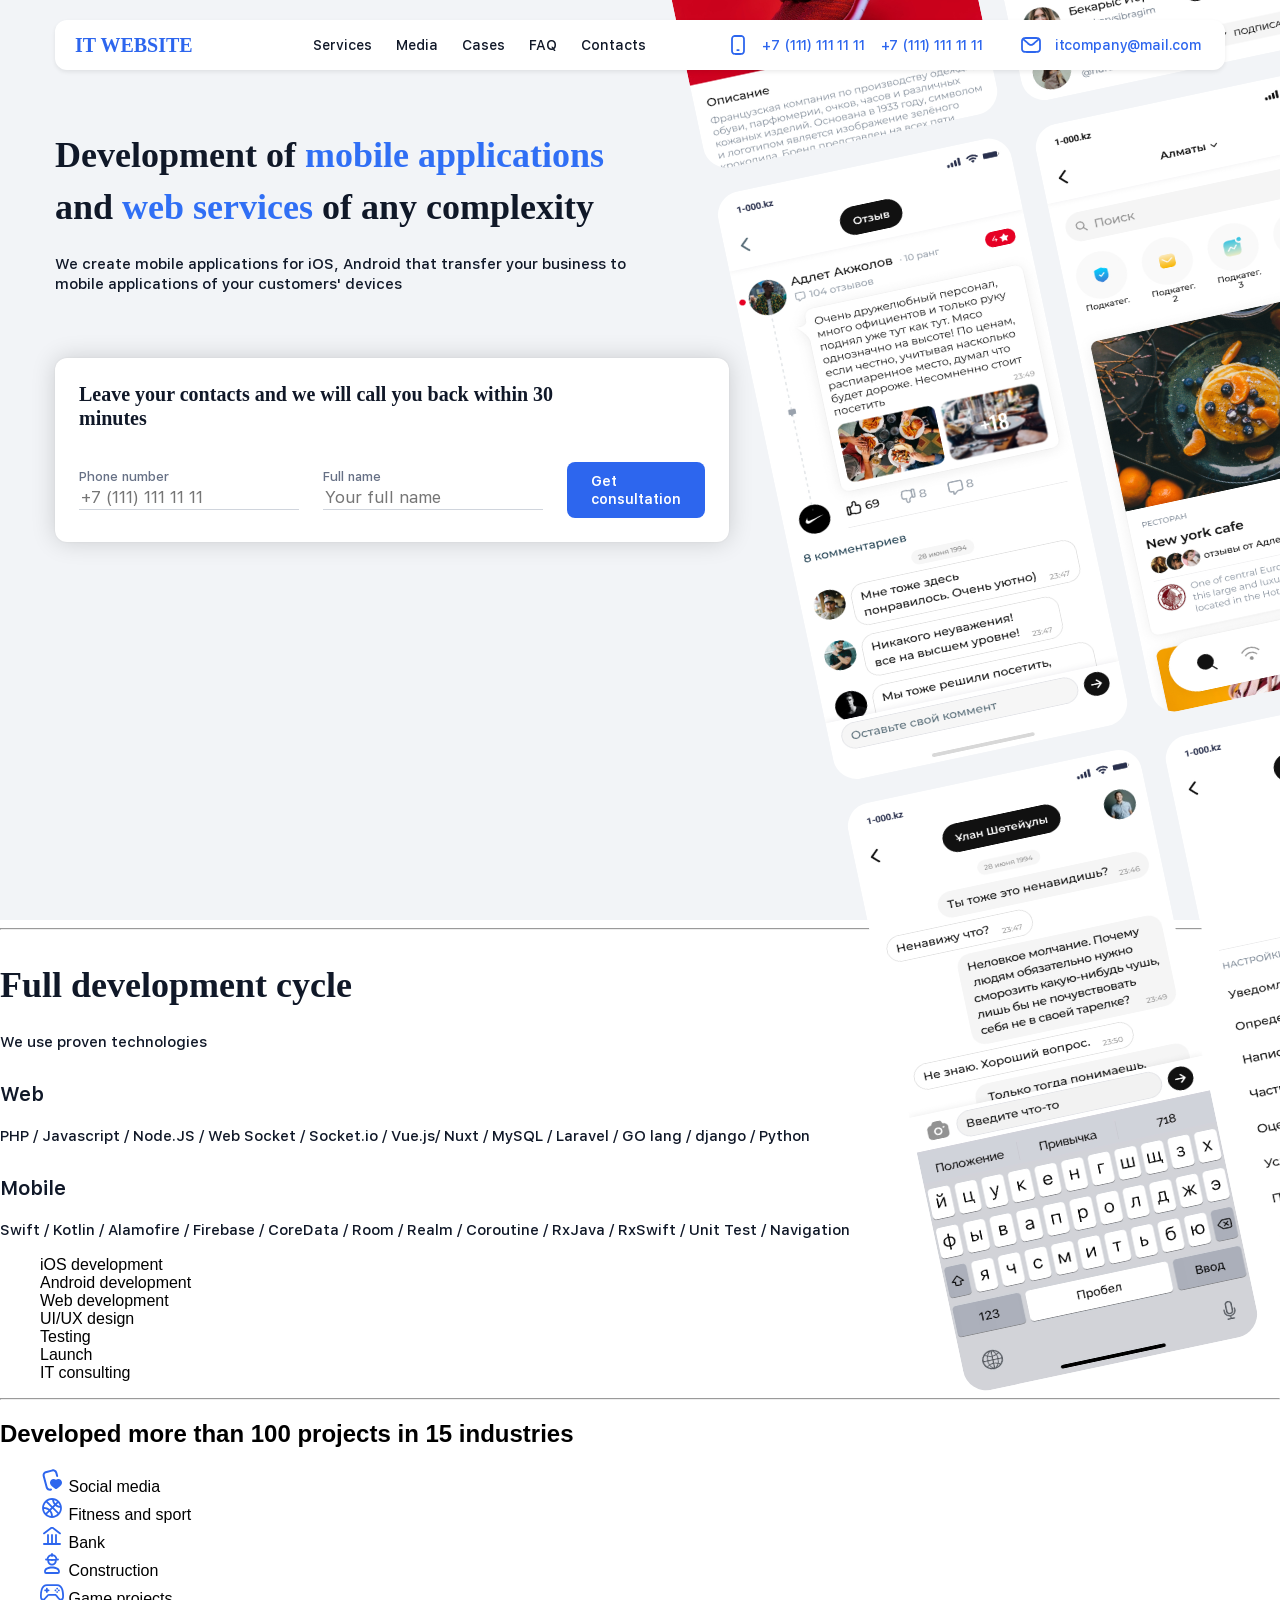
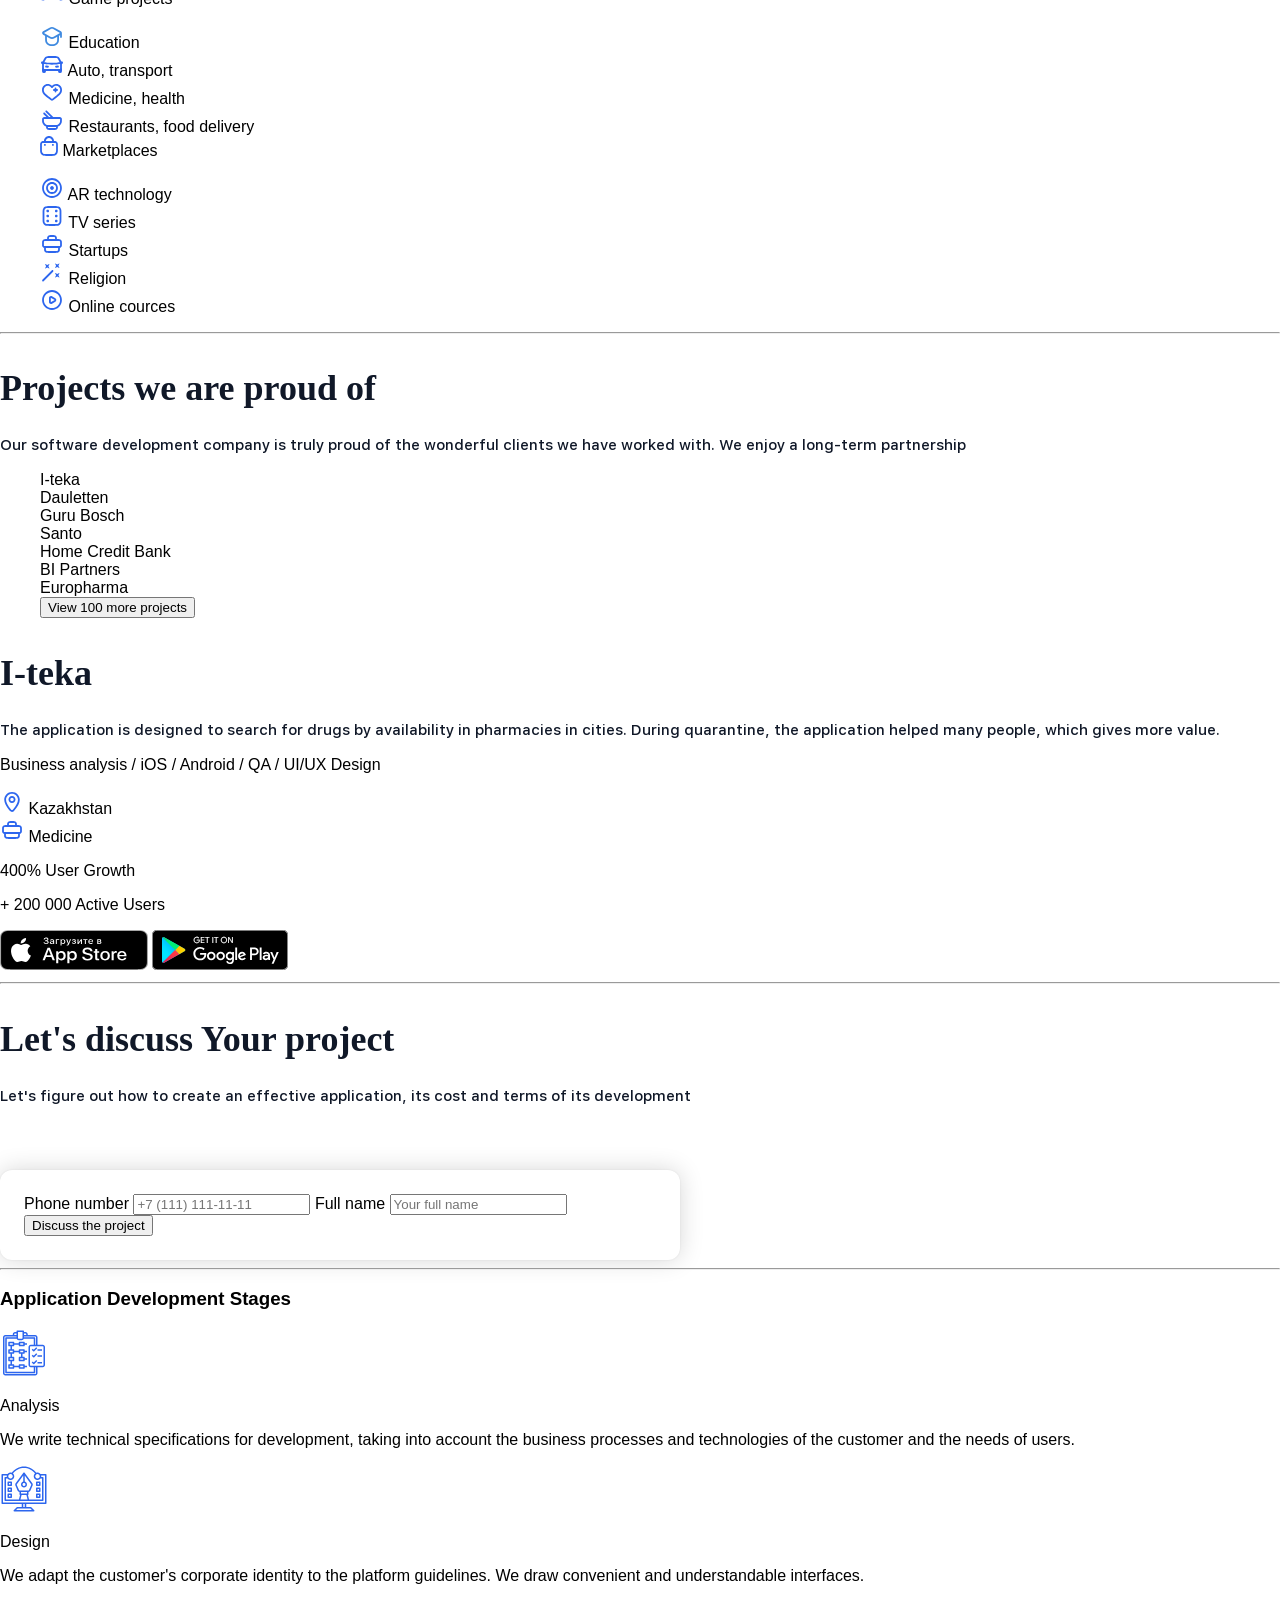
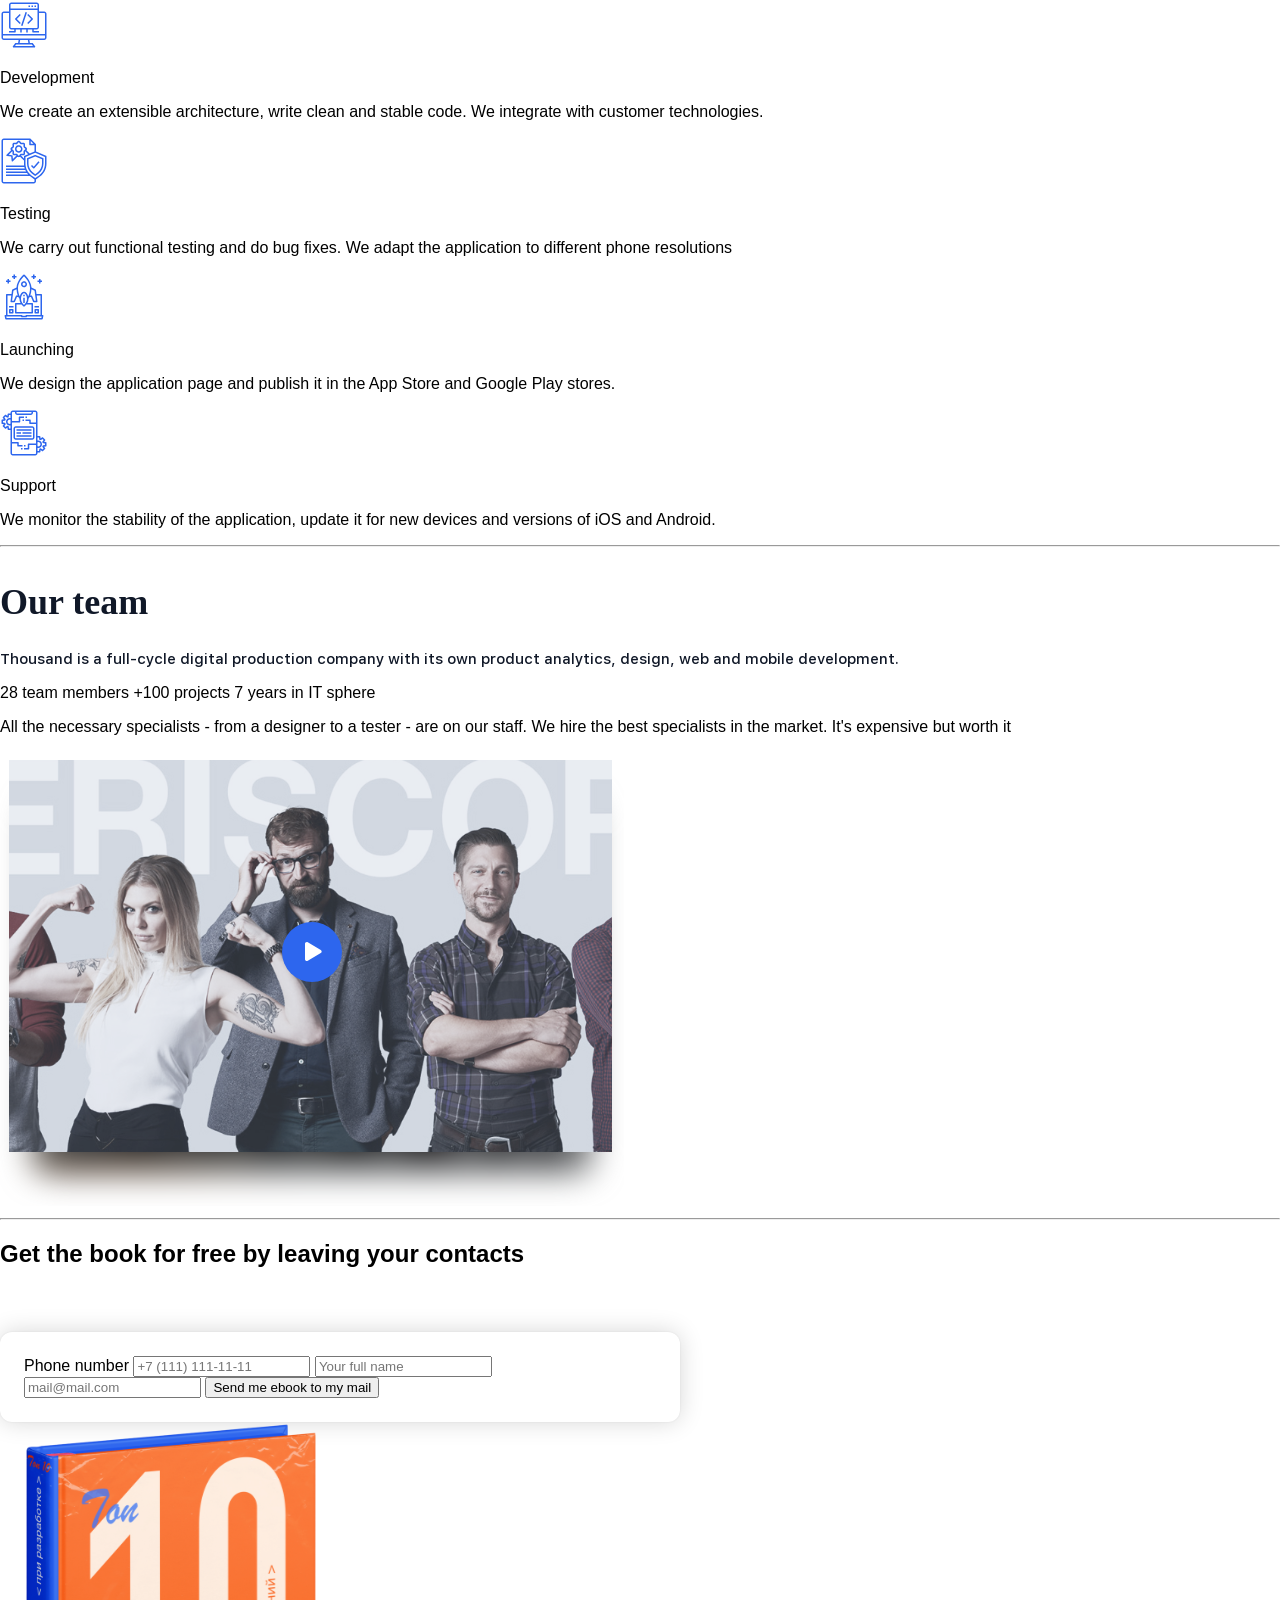
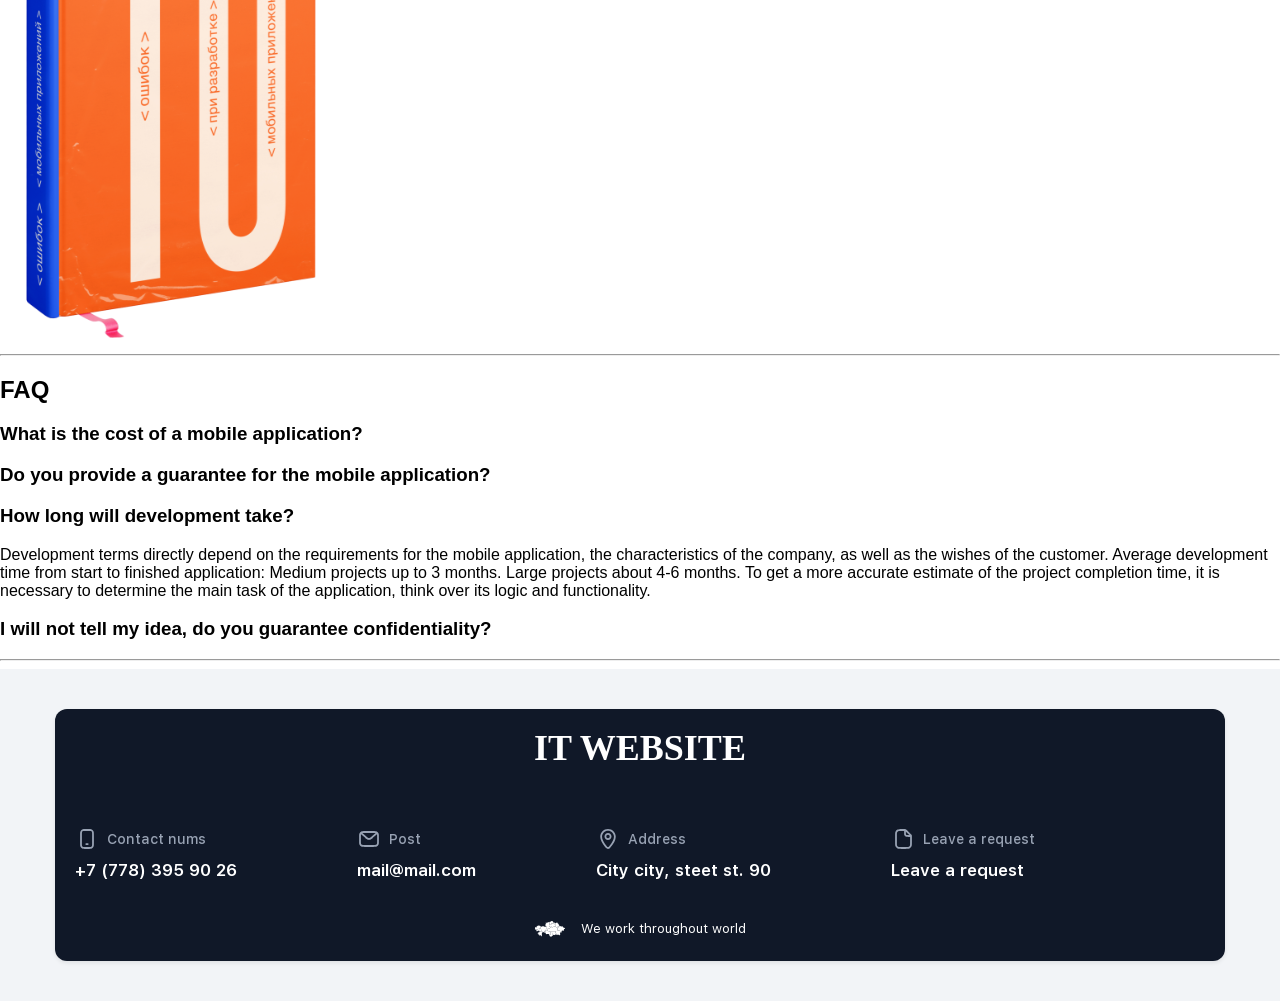
==== index.html @ edae29cb "lesson4" ====
<!DOCTYPE html>
<html lang="ru">

<head>
    <meta charset="UTF-8">
    <meta name="viewport"
          content="width=device-width, user-scalable=no, initial-scale=1.0, maximum-scale=1.0, minimum-scale=1.0">
    <link rel="stylesheet" href="src/assets/styles/style.css">
    <title>IT-website</title>
</head>

<body>
<header class="header">
    <div class="container">
        <h1 class="logo">IT WEBSITE</h1>
        <nav class="nav">
            <ul>
                <li>Services</li>
                <li>Media</li>
                <li>Cases</li>
                <li>FAQ</li>
                <li>Contacts</li>
            </ul>
        </nav>
        <div class="contacts">
            <div class="contact">
                <img src="src/assets/img/mobile.svg">
                <span>+7 (111) 111 11 11</span>
                <span>+7 (111) 111 11 11</span>
            </div>
            <div class="contact">
                <img src="src/assets/img/mail.svg">
                <span>itcompany@mail.com</span>
            </div>
        </div>
    </div>
</header>

<main class="main">
    <section class="about general-group">
        <div class="container">
            <div class="left-side">
                <div class="title">
                    <h2>Development of <span>mobile applications</span> and <span>web services</span> of any complexity</h2>
                    <p>We create mobile applications for iOS, Android that transfer your business to mobile applications of your customers' devices</p>
                </div>
                <div class="contact-form">
                    <h3>Leave your contacts and we will call you back within 30 minutes</h3>
                    <form class="form">
                    <div class="form-label">
                        <label>
                        Phone number
                        <input type="phone" name="phone" placeholder="+7 (111) 111 11 11">
                        </label>
                    </div>
                    <div class="form-label">
                        <label>
                        Full name
                        <input type="text" name="name" placeholder="Your full name">
                        </label>
                    </div>
                    <button type="submit" class="btn">
                        Get<br>consultation
                    </button>
                    </form>
                </div>
            </div>
            <div class="right-side">
                <div class="main-images">
                    <img src="src/assets/img/image1.jpg">
                    <img src="src/assets/img/image2.jpg">
                    <img src="src/assets/img/image3.jpg">
                    <img src="src/assets/img/image4.jpg">
                    <img src="src/assets/img/image5.jpg">
                    <img src="src/assets/img/image6.jpg">
                </div>
            </div>
        </div>
    </section>
    <hr>
    
    <section class="technologies">
        <div class="title">
            <h2>Full development cycle</h2>
            <p>We use proven technologies</p>
            <h3>Web</h3>
            <p>PHP / Javascript / Node.JS / Web Socket / Socket.io / Vue.js/ Nuxt / MySQL / Laravel / GO lang / django / Python</p>
            <h3>Mobile</h3>
            <p>Swift / Kotlin / Alamofire / Firebase / CoreData / Room / Realm / Coroutine / RxJava / RxSwift / Unit Test / Navigation</p>
        </div>
        <div class="links">
            <ul>
                <li>iOS development</li>
                <li>Android development</li>
                <li>Web development</li>
                <li>UI/UX design</li>
                <li>Testing</li>
                <li>Launch</li>
                <li>IT consulting</li>
            </ul>
        </div>
    </section>
    <hr>

    <section class="developed-projects">
        <h2 class="title">Developed more than 100 projects in 15 industries</h2>
        <div class="industries">
            <div class="col">
                <ul>
                    <li>
                        <img src="src/assets/img/little-heart.svg">
                        <span>Social media</span>
                    </li>
                    <li>
                        <img src="src/assets/img/ball.svg">
                        <span>Fitness and sport</span>
                    </li>
                    <li>
                        <img src="src/assets/img/bank.svg">
                        <span>Bank</span>
                    </li>
                    <li>
                        <img src="src/assets/img/human.svg">
                        <span>Construction</span>
                    </li>
                    <li>
                        <img src="src/assets/img/joystick.svg">
                        <span>Game projects</span>
                    </li>
                </ul>
            </div>
            <div class="col">
                <ul>
                    <li>
                        <img src="src/assets/img/hat.svg">
                        <span>Education</span>
                    </li>
                    <li>
                        <img src="src/assets/img/car.svg">
                        <span>Auto, transport</span>
                    </li>
                    <li>
                        <img src="src/assets/img/heart.svg">
                        <span>Medicine, health</span>
                    </li>
                    <li>
                        <img src="src/assets/img/bowl.svg">
                        <span>Restaurants, food delivery</span>
                    </li>
                    <li>
                        <img src="src/assets/img/market.svg">
                        <span>Marketplaces</span>
                    </li>
                </ul>
            </div>
            <div class="col">
                <ul>
                    <li>
                        <img src="src/assets/img/target.svg">
                        <span>AR technology</span>
                    </li>
                    <li>
                        <img src="src/assets/img/videotape.svg">
                        <span>TV series</span>
                    </li>
                    <li>
                        <img src="src/assets/img/briefcase.svg">
                        <span>Startups</span>
                    </li>
                    <li>
                        <img src="src/assets/img/magic-wand.svg">
                        <span>Religion</span>
                    </li>
                    <li>
                        <img src="src/assets/img/play.svg">
                        <span>Online cources</span>
                    </li>
                </ul>
            </div>
        </div>
    </section>
    <hr>

    <section class="main-projects">
        <div class="title">
            <h2>Projects we are proud of</h2>
            <p>Our software development company is truly proud of the wonderful clients we have worked with. We enjoy a long-term partnership</p>
        </div>
        <div class="projects">
            <ul>
                <li>I-teka</li>
                <li>Dauletten</li>
                <li>Guru Bosch</li>
                <li>Santo</li>
                <li>Home Credit Bank</li>
                <li>BI Partners</li>
                <li>Europharma</li>
                <li><button type="button">View 100 more projects</button></li>
            </ul>
        </div>
        <div class="about-project">
            <div class="title">
                <h2>I-teka</h2>
                <p>The application is designed to search for drugs by availability in pharmacies in cities. During quarantine, the application helped many people, which gives more value.</p>
            </div>
            <p>Business analysis / iOS / Android / QA / UI/UX Design</p>
            <div class="country">
                <img src="src/assets/img/place.svg">
                <span>Kazakhstan</span>
            </div>
            <div class="industry">
                <img src="src/assets/img/briefcase.svg">
                <span>Medicine</span>
            </div>
            <div class="statistics">
                <p>400% User Growth</p>
                <p>+ 200 000 Active Users</p>
            </div>
            <div class="download-links">
                <img src="src/assets/img/app-store.svg">
                <img src="src/assets/img/google-play.svg">
            </div>
        </div>
    </section>
    <hr>

    <section class="discuss-form">
        <div class="title">
            <h2>Let's discuss Your project</h2>
            <p>Let's figure out how to create an effective application, its cost and terms of its development</p>
        </div>
        <div class="contact-form">
            <form>
                <label for="phone">Phone number</label>
                <input type="phone" id="phone" placeholder="+7 (111) 111-11-11">

                <label for="name">Full name</label>
                <input type="text" id="name" placeholder="Your full name">

                <input type="submit" value="Discuss the project">
            </form>
        </div>
    </section>
    <hr>

    <section class="development-stages">
        <h3 class="title">Application Development Stages</h3>
        <div class="cards">
            <div class="card">
                <div class="name-card">
                    <img src="src/assets/img/planing.svg">
                    <p>Analysis</p>
                </div>
                <p>We write technical specifications for development, taking into account the business processes and technologies of the customer and the needs of users.</p>
            </div>
            <div class="card">
                <div class="name-card">
                    <img src="src/assets/img/design.svg">
                    <p>Design</p>
                </div>
                <p>We adapt the customer's corporate identity to the platform guidelines. We draw convenient and understandable interfaces.</p>
            </div>
            <div class="card">
                <div class="name-card">
                    <img src="src/assets/img/monitor.svg">
                    <p>Development</p>
                </div>
                <p>We create an extensible architecture, write clean and stable code. We integrate with customer technologies.</p>
            </div>
            <div class="card">
                <div class="name-card">
                    <img src="src/assets/img/security.svg">
                    <p>Testing</p>
                </div>
                <p>We carry out functional testing and do bug fixes. We adapt the application to different phone resolutions</p>
            </div>
            <div class="card">
                <div class="name-card">
                    <img src="src/assets/img/rocket.svg">
                    <p>Launching</p>
                </div>
                <p>We design the application page and publish it in the App Store and Google Play stores.</p>
            </div>
            <div class="card">
                <div class="name-card">
                    <img src="src/assets/img/app.svg">
                    <p>Support</p>
                </div>
                <p>We monitor the stability of the application, update it for new devices and versions of iOS and Android.</p>
            </div>
        </div>
    </section>
    <hr>

    <section class="team">
        <div class="title">
            <h2>Our team</h2>
            <p>Thousand is a full-cycle digital production company with its own product analytics, design, web and mobile development.</p>
        </div>
        <div class="statistics">
            <span>28 team members</span>
            <span>+100 projects</span>
            <span>7 years in IT sphere</span>
            <p>All the necessary specialists - from a designer to a tester - are on our staff. We hire the best specialists in the market. It's expensive but worth it</p>
        </div>
        <div class="video">
            <img src="src/assets/img/video.svg">
        </div>
    </section>
    <hr>

    <section class="booking-form">
        <h2 class="title">Get the book for free by leaving your contacts</h2>
        <div class="contact-form">
            <form>
                <label for="phone">Phone number</label>
                <input type="phone" id="phone" placeholder="+7 (111) 111-11-11">

                <input type="text" id="name" placeholder="Your full name">

                <label for="email"></label>
                <input type="email" id="email" placeholder="mail@mail.com">

                <input type="submit" value="Send me ebook to my mail">
            </form>
        </div>
        <div class="image">
            <img src="src/assets/img/book.svg">
        </div>
    </section>
    <hr>

    <section class="faq">
        <h2 class="title">FAQ</h2>
        <div class="question">
            <h3>What is the cost of a mobile application?</h3>
            <p></p>
        </div>
        <div class="question">
            <h3>Do you provide a guarantee for the mobile application?</h3>
            <p></p>
        </div>
        <div class="question">
            <h3>How long will development take?</h3>
            <p>Development terms directly depend on the requirements for the mobile application, the characteristics of the company, as well as the wishes of the customer.
                Average development time from start to finished application:
                Medium projects up to 3 months.
                Large projects about 4-6 months.
                To get a more accurate estimate of the project completion time, it is necessary to determine the main task of the application, think over its logic and functionality.</p>
        </div>
        <div class="question">
            <h3>I will not tell my idea, do you guarantee confidentiality?</h3>
            <p></p>
        </div>
    </section>
    <hr>

</main>
<footer class="footer general-group">
    <div class="container">
        <h2 class="logo">IT WEBSITE</h2>
        <div class="company-info">
            <div class="number">
                <div class="main-data">
                    <img src="src/assets/img/mobile-gray.svg">
                    <span>Contact nums</span>
                </div>
                <span>+7 (778) 395 90 26</span>
            </div>
            <div class="post">
                <div class="main-data">
                    <img src="src/assets/img/mail-gray.svg">
                    <span>Post</span>
                </div>
                <span>mail@mail.com</span>
            </div>
            <div class="address">
                <div class="main-data">
                    <img src="src/assets/img/place-gray.svg">
                    <span>Address</span>
                </div>
                <span>City city, steet st. 90</span>
            </div>
            <div class="request">
                <div class="main-data">
                    <img src="src/assets/img/document.svg">
                    <span>Leave a request</span>
                </div>
                <span>Leave a request</span>
            </div>
        </div>
        <div class="world">
            <img src="src/assets/img/world.svg">
            <span>We work throughout world</span>
        </div>
    </div>
</footer>
</body>
</html>
---- src/assets/styles/style.css ----
@import "./global.css";
@import "./fonts.css";
@import "./utils.css";

.test {
    color: yellow !important;
}

.test {
    color: red !important;
}

@media (max-width: 768px) {
    body {
        background-color: black;
    }
}

/* COMMON */

body {
    margin: 0;
}

.container {
    max-width: 1170px;
    margin: 0 auto;
}

.general-group {
    padding: 40px 0;
    background: #F2F4F7;
}

.general-group--white {
    background-color: #FFF;
}

.title h2 {
    color: #101828;
    font-family: "Inter";
    font-size: 36px;
    font-style: normal;
    font-weight: 700;
    line-height: 144%;
    margin-bottom: 20px;
}

.title h3 {
    color:  #101828;
    font-family: "SFProText";
    font-size: 20px;
    font-style: normal;
    font-weight: 600;
    line-height: 24px; 
    margin-top: 30px;
}

.title p {
    margin-top: 0;
    color: #101828;
    font-family: "SFProText";
    font-size: 15px;
    font-style: normal;
    font-weight: 500;
    line-height: 20px; 
}

.title span {
    color: #306FF5;
}

.btn {
    border-radius: 8px;
    border: 0;
    background:  #2D66EE;
    padding: 10px 24px;
    color: #FFF;
    font-family: "SFProText";
    font-size: 14px;
    font-style: normal;
    font-weight: 600;
    line-height: 18px;
    text-align: left;
}

.form-label {
    display: flex;
    flex-direction: column;
    padding-right: 24px;
    gap: 10px;
}

.form-label label {
    color: #667085;
    font-family: "SFProText";
    font-size: 13px;
    font-style: normal;
    font-weight: 500;
    line-height: 16px; 
}

.form-label input {
    border: 0;
    border-bottom: 0.7px solid #D0D5DD;
    color: #101828;
    font-family: "SFProText";
    font-size: 17px;
    font-style: normal;
    font-weight: 400;
    line-height: 22px;
    max-width: 220px;
}

/* HEADER */

.header {
    position: fixed;
    width: 100%;
    z-index: 10;
}

.header .container {
    display: flex;
    padding: 0 20px;
    border-radius: 12px;
    box-shadow: 0px 2px 4px 0px rgba(0, 0, 0, 0.08);
    justify-content: space-between;
    align-items: center;
    background-color: #FFF;
    margin-top: 20px;
}   

.header .logo {
    color: #2D66EE;
    font-family: "Inter";
    font-size: 20px;
    font-style: normal;
    font-weight: 700;
    line-height: 18px; 
}

.nav ul {
    display: flex;
    gap: 24px;
}

.nav li {
    color: #101828;
    font-family: "SFProText";
    font-size: 14px;
    font-style: normal;
    font-weight: 500;
    line-height: 18px;
}

.contacts {
    display: flex;
    gap: 32px;
    color: #2D66EE;
    font-family: "SFProText";
    font-size: 14px;
    font-style: normal;
    font-weight: 500;
    line-height: 18px;
    letter-spacing: -0.154px;
}

.contact {
    display: flex;
    align-items: center;
    gap: 8px;
}

.contact span {
    padding: 0 4px;
}

/* ABOUT */

.about {
    position: relative;
    padding-top: 100px;
}

.about .container {
    display: flex;
    max-height: 780px;
    gap: 40px;
}

.about .title {
    max-width: 580px;
}

.contact-form {
    border-radius: 12px;
    padding: 24px;
    box-shadow: 0px 0px 24px 0px rgba(0, 0, 0, 0.16), 0px 0px 2px 0px rgba(0, 0, 0, 0.08);
    max-width: 680px;
    background-color: #FFF;
    margin-top: 64px;
}

.contact-form h3 {
    margin-top: 0;
    margin-bottom: 32px;
    max-width: 500px;
    color:#101828;
    font-family: "Inter";
    font-size: 20px;
    font-style: normal;
    font-weight: 700;
    line-height: 24px;
}

.form {
    display: flex;
    align-items: center;
}

.main-images {
    display: grid;
    grid-template-columns: 1fr 1fr;
    gap: 25px;
    position: relative;
    top: -600px;
    transform: rotate(-12deg);
}

.main-images img {
    width: 300px;
    height: 600px;
    border-radius: 24px;
}

/* FOOTER */

.footer .container {
    padding: 0px 20px;
    display: flex;
    flex-direction: column;
    border-radius: 12px;
    box-shadow: 0px 2px 4px 0px rgba(0, 0, 0, 0.08);
    align-items: center;
    gap: 40px;
    background-color: #101828;
}

.footer .logo {
    color: #FFF;
    font-family: "Inter";
    font-size: 36px;
    font-style: normal;
    font-weight: 700;
    line-height: 18px;
}

.company-info {
    display: flex;
    align-self: flex-start;
    gap: 120px;
}

.company-info span {
    color: #FFF;
    font-family: "SFProText";
    font-size: 17px;
    font-style: normal;
    font-weight: 600;
    line-height: 22px;
}

.number, .post, .address, .request {
    display: flex;
    flex-direction: column;
    gap: 8px;
}

.main-data {
    display: flex;
    align-items: center;
    gap: 8px;
}

.main-data span {
    color: #98A2B3;
    font-family: "SFProText";
    font-size: 14px;
    font-style: normal;
    font-weight: 500;
    line-height: 18px;
}

.world {
    padding-bottom: 24px;
    display: flex;
    gap: 15px;
}

.world span {
    color: var(--White, #FFF);
    font-family: "SFProText";
    font-size: 13px;
    font-style: normal;
    font-weight: 400;
    line-height: 16px;
}
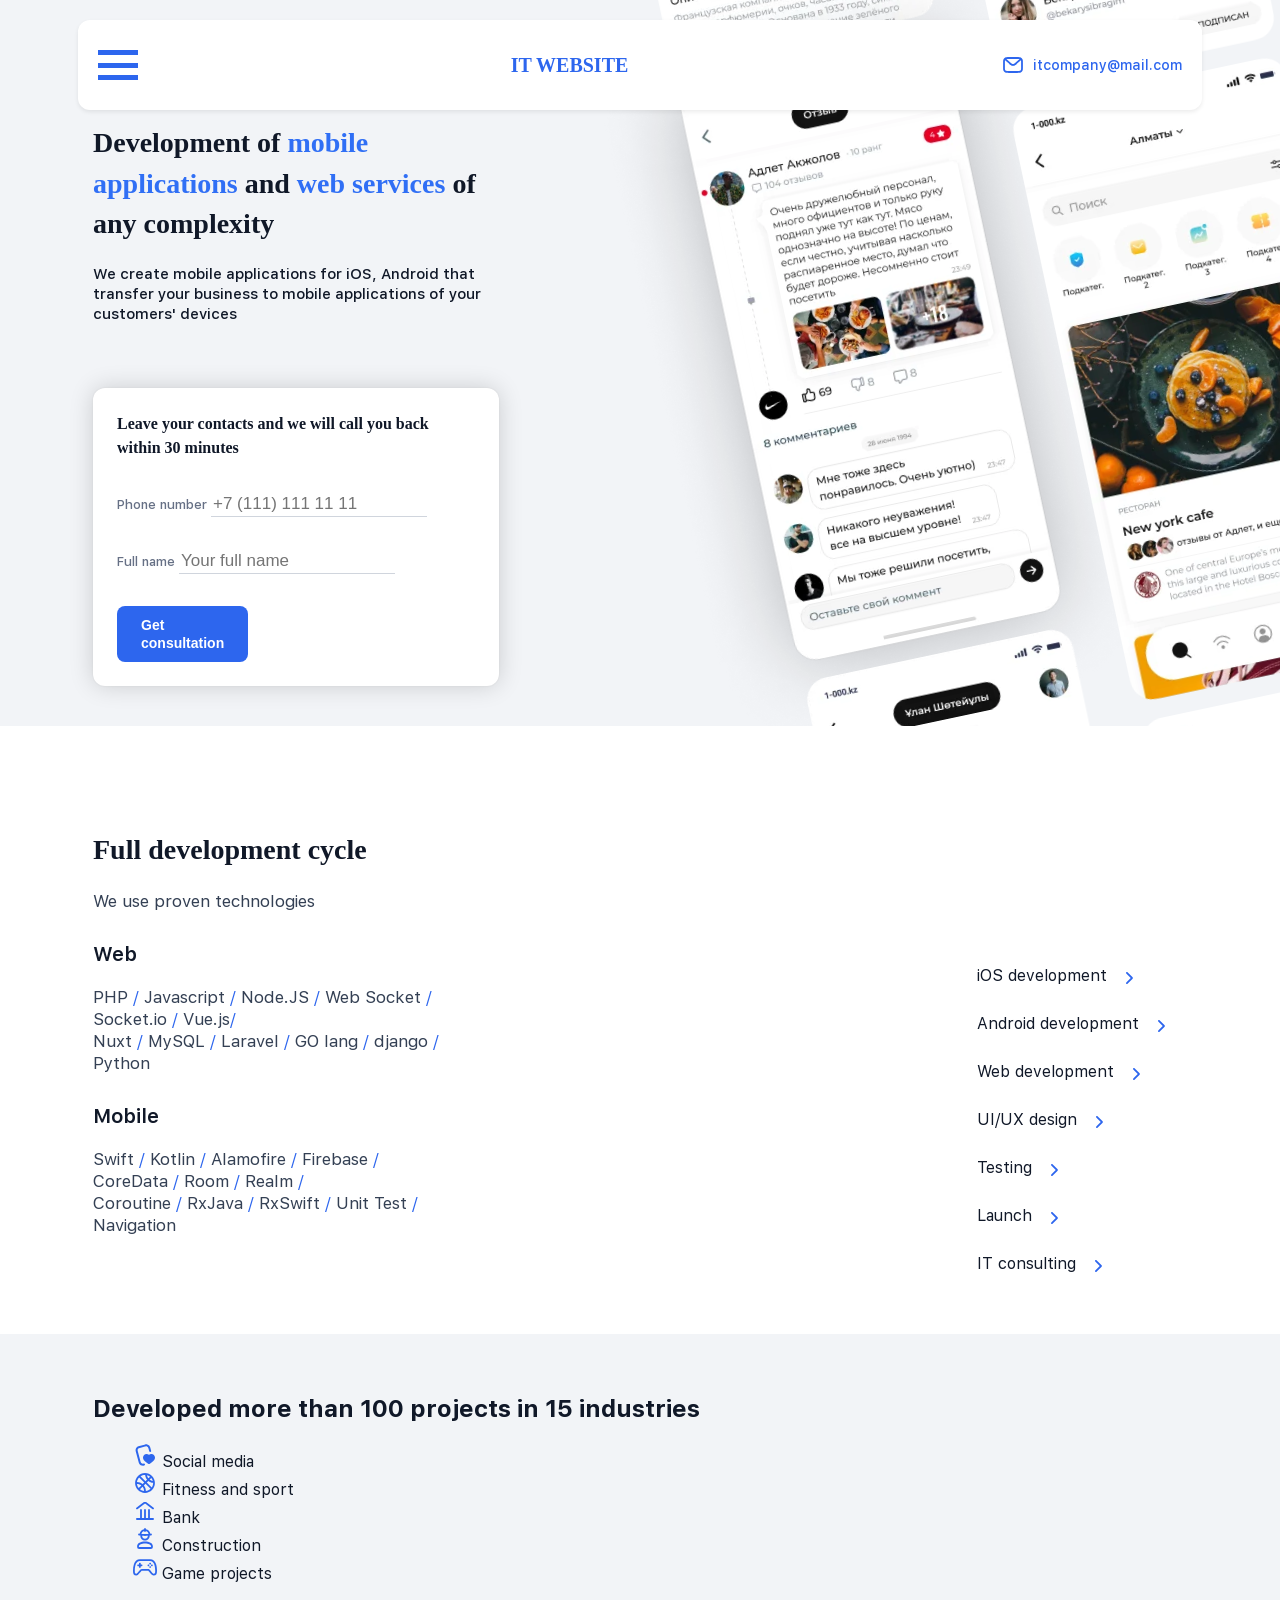
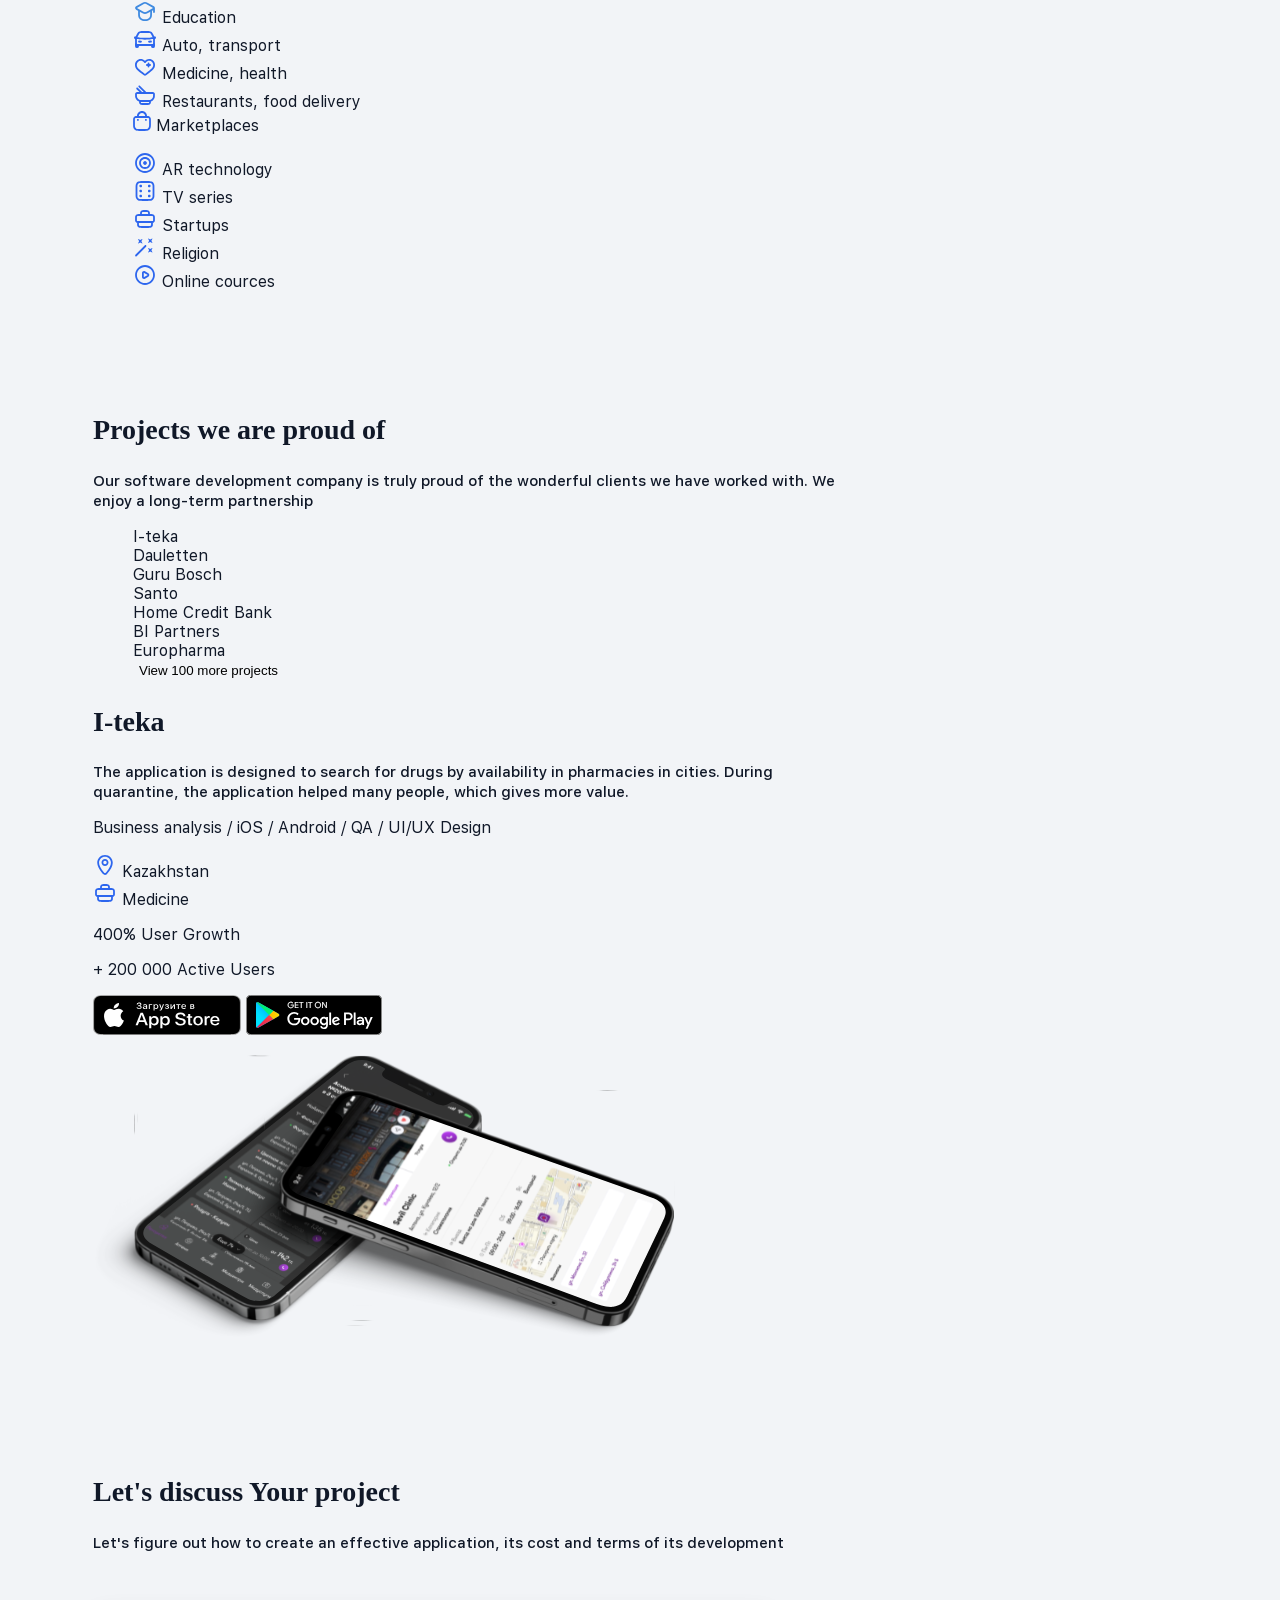
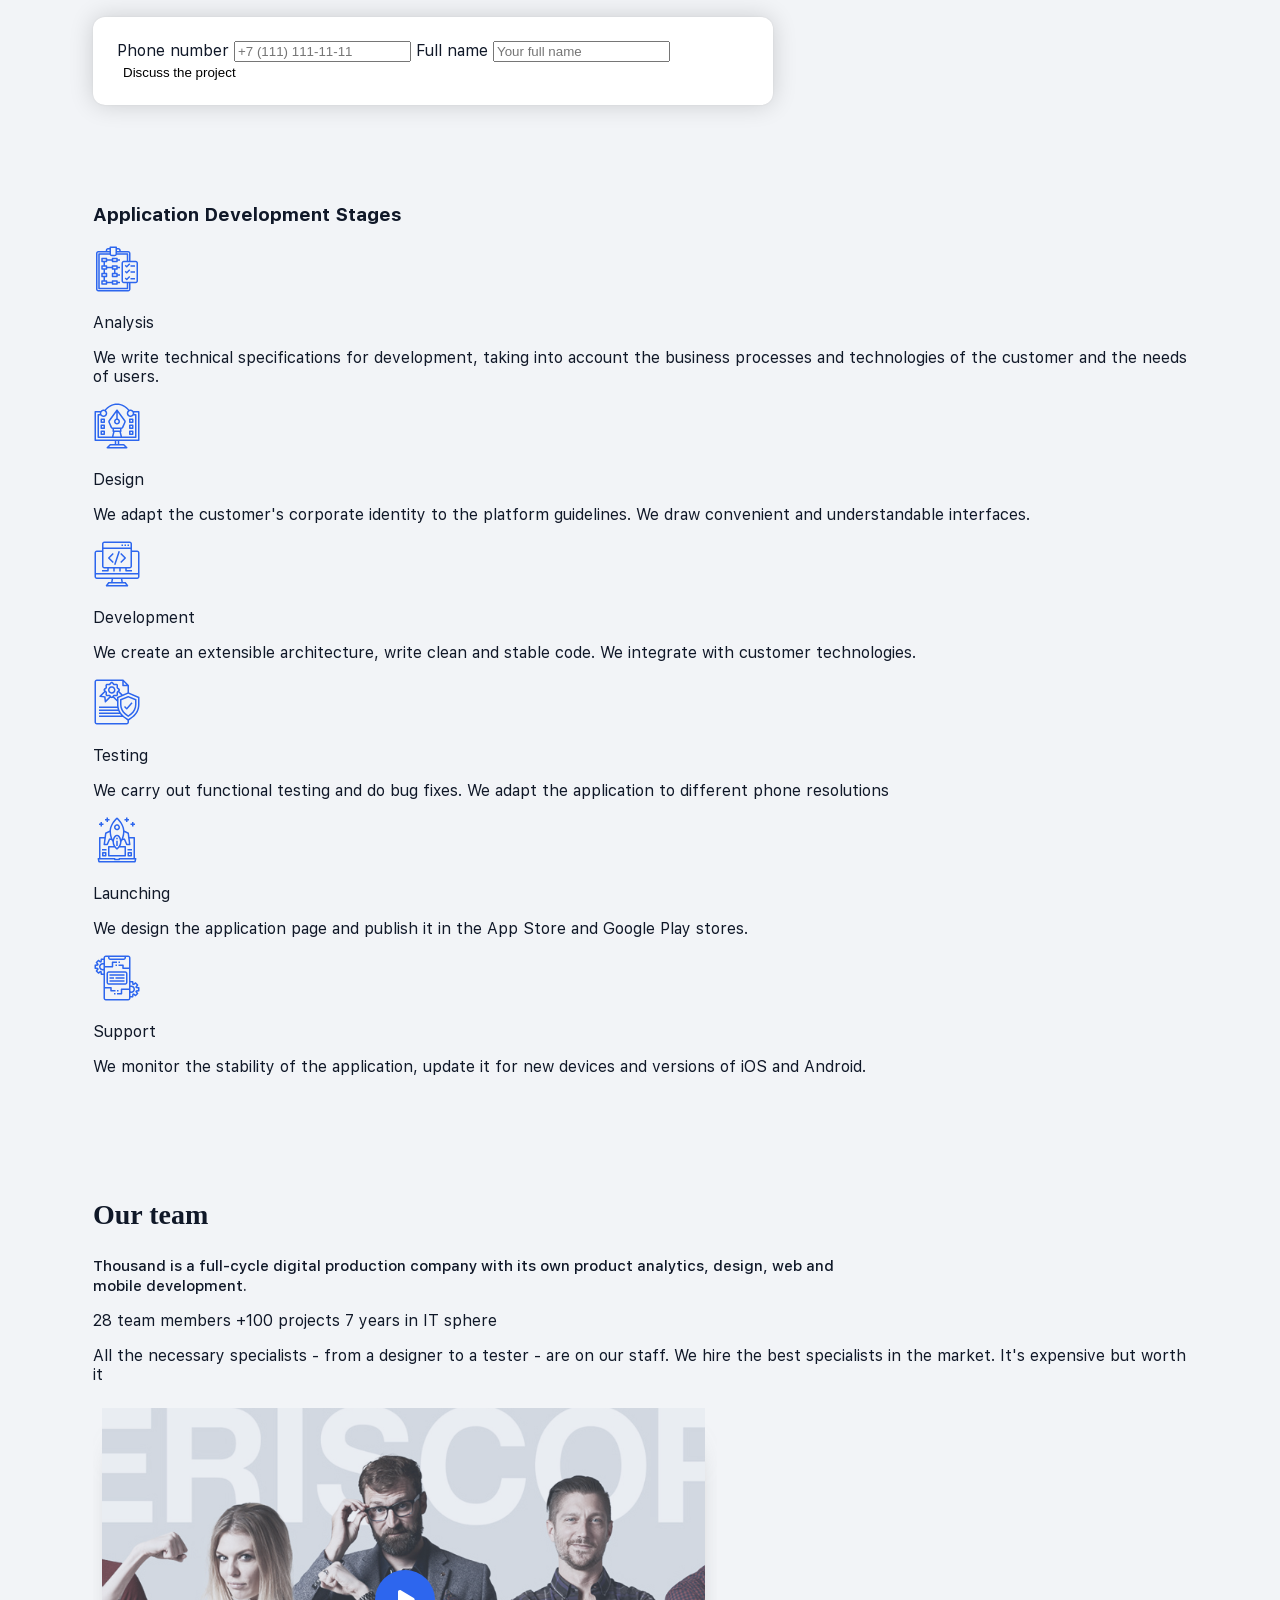
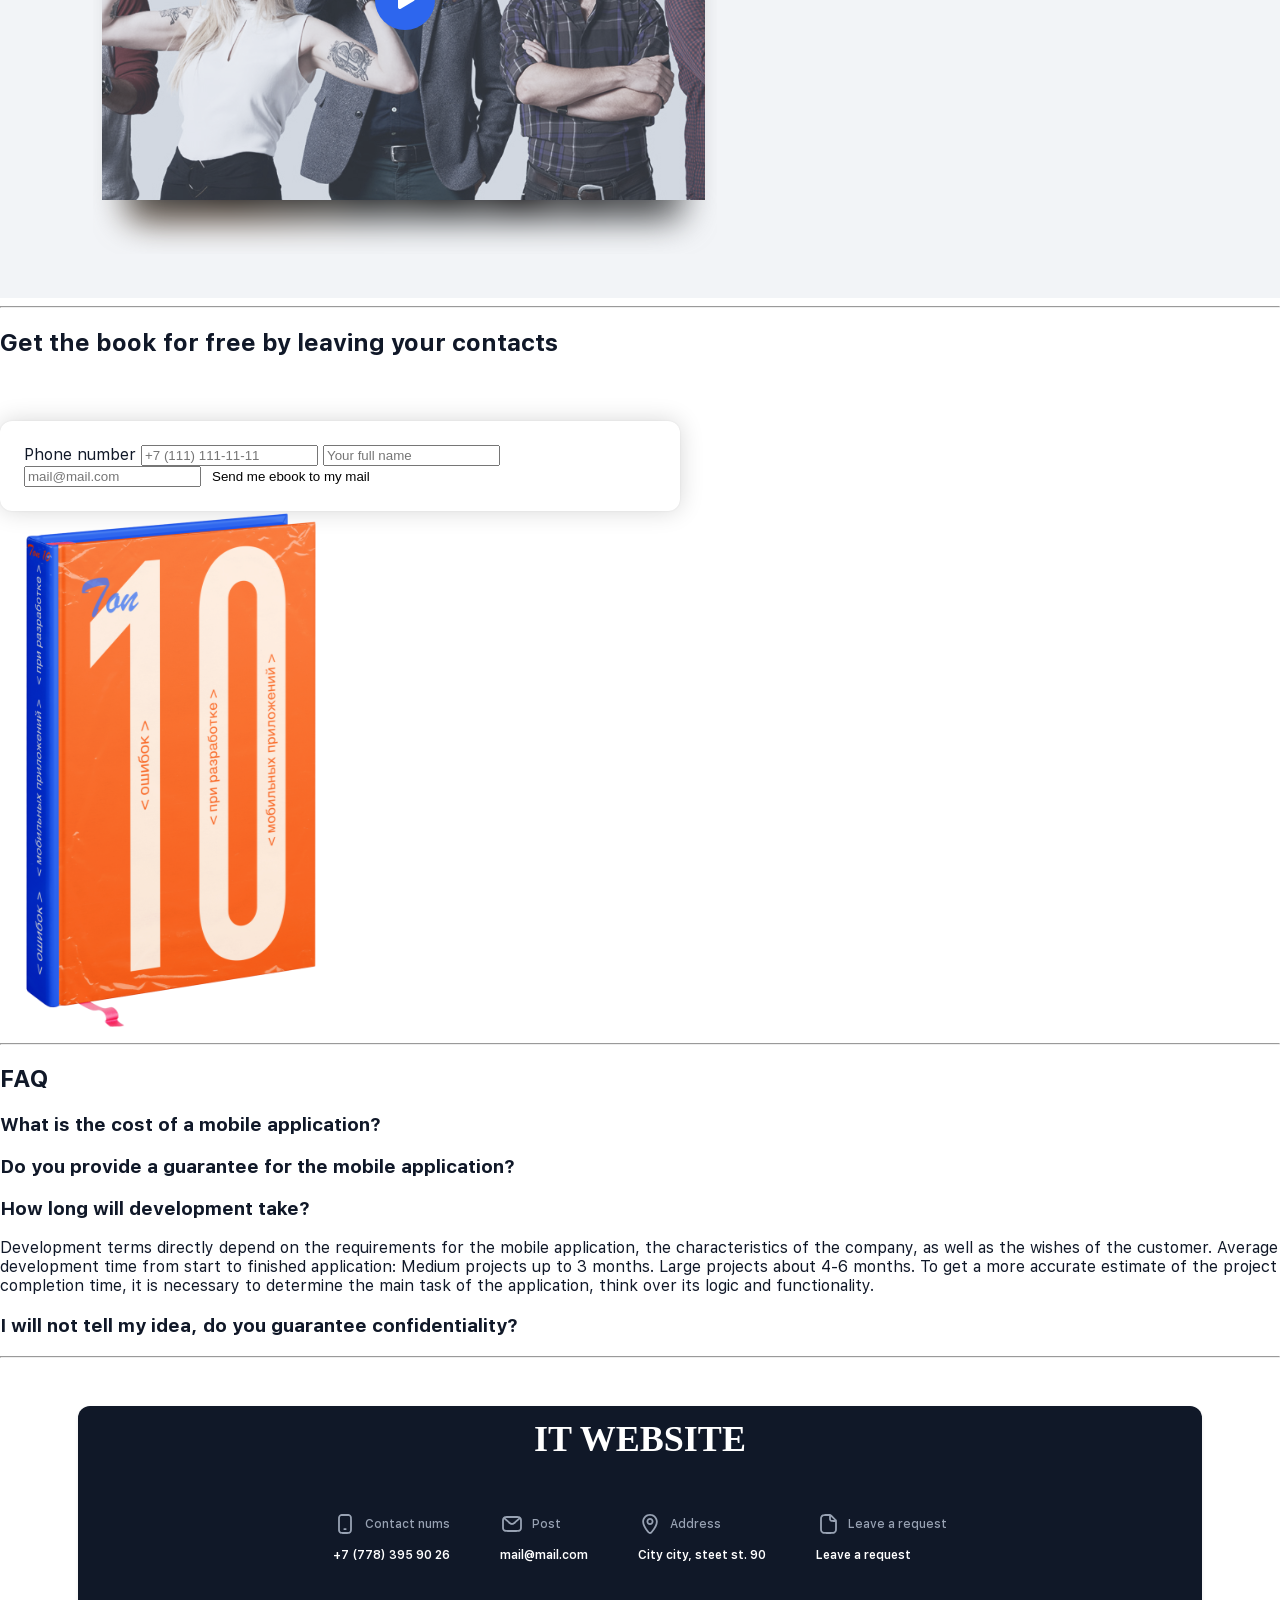
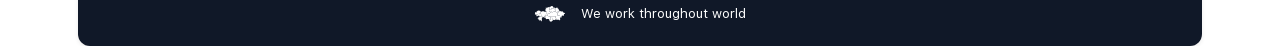
==== commit 462d2e67: "lesson5" ====
--- a/index.html
+++ b/index.html
@@ -12,23 +12,27 @@
 <body>
 <header class="header">
     <div class="container">
+        <button type="button" class="menu-icon">
+            <div class="menu-icon__line"></div>
+        </button>
         <h1 class="logo">IT WEBSITE</h1>
         <nav class="nav">
             <ul>
-                <li>Services</li>
-                <li>Media</li>
-                <li>Cases</li>
-                <li>FAQ</li>
-                <li>Contacts</li>
+                <li><a href="#">Services</a></li>
+                <li><a href="#">Media</a></li>
+                <li><a href="#">Cases</a></li>
+                <li><a href="#">FAQ</a></li>
+                <li><a href="#">Contacts</a></li>
             </ul>
         </nav>
         <div class="contacts">
-            <div class="contact">
+            <div class="mob">
                 <img src="src/assets/img/mobile.svg">
                 <span>+7 (111) 111 11 11</span>
+                <img class="hidden" src="src/assets/img/mobile.svg">
                 <span>+7 (111) 111 11 11</span>
             </div>
-            <div class="contact">
+            <div class="mail">
                 <img src="src/assets/img/mail.svg">
                 <span>itcompany@mail.com</span>
             </div>
@@ -47,264 +51,277 @@
                 <div class="contact-form">
                     <h3>Leave your contacts and we will call you back within 30 minutes</h3>
                     <form class="form">
-                    <div class="form-label">
-                        <label>
-                        Phone number
-                        <input type="phone" name="phone" placeholder="+7 (111) 111 11 11">
-                        </label>
-                    </div>
-                    <div class="form-label">
-                        <label>
-                        Full name
-                        <input type="text" name="name" placeholder="Your full name">
-                        </label>
-                    </div>
-                    <button type="submit" class="btn">
-                        Get<br>consultation
-                    </button>
+                        <div class="form-label">
+                            <label>
+                            Phone number
+                            <input type="phone" name="phone" placeholder="+7 (111) 111 11 11">
+                            </label>
+                        </div>
+                        <div class="form-label">
+                            <label>
+                            Full name
+                            <input type="text" name="name" placeholder="Your full name">
+                            </label>
+                        </div>
+                        <button type="submit" class="btn">
+                            Get<br>consultation
+                        </button>
                     </form>
                 </div>
             </div>
             <div class="right-side">
                 <div class="main-images">
-                    <img src="src/assets/img/image1.jpg">
-                    <img src="src/assets/img/image2.jpg">
-                    <img src="src/assets/img/image3.jpg">
-                    <img src="src/assets/img/image4.jpg">
-                    <img src="src/assets/img/image5.jpg">
-                    <img src="src/assets/img/image6.jpg">
-                </div>
-            </div>
-        </div>
-    </section>
-    <hr>
+                    <div class="left-col">
+                        <img class="left-img" src="src/assets/img/column-left.webp">
+                        <img class="left-img" src="src/assets/img/column-left.webp">
+                    </div>
+                    <div class="right-col">
+                        <img class="right-img" src="src/assets/img/column-right.webp">
+                        <img class="right-img" src="src/assets/img/column-right.webp">
+                    </div>
+                </div>
+            </div>
+        </div>
+    </section>
     
-    <section class="technologies">
-        <div class="title">
-            <h2>Full development cycle</h2>
-            <p>We use proven technologies</p>
-            <h3>Web</h3>
-            <p>PHP / Javascript / Node.JS / Web Socket / Socket.io / Vue.js/ Nuxt / MySQL / Laravel / GO lang / django / Python</p>
-            <h3>Mobile</h3>
-            <p>Swift / Kotlin / Alamofire / Firebase / CoreData / Room / Realm / Coroutine / RxJava / RxSwift / Unit Test / Navigation</p>
-        </div>
-        <div class="links">
-            <ul>
-                <li>iOS development</li>
-                <li>Android development</li>
-                <li>Web development</li>
-                <li>UI/UX design</li>
-                <li>Testing</li>
-                <li>Launch</li>
-                <li>IT consulting</li>
-            </ul>
-        </div>
-    </section>
-    <hr>
-
-    <section class="developed-projects">
-        <h2 class="title">Developed more than 100 projects in 15 industries</h2>
-        <div class="industries">
-            <div class="col">
+    <section class="technologies general-group general-group--white">
+        <div class="container general-group--white">
+            <div class="title">
+                <h2>Full development cycle</h2>
+                <p>We use proven technologies</p>
+                <h3>Web</h3>
+                <p>PHP <span>/</span> Javascript <span>/</span> Node.JS <span>/</span> Web Socket <span>/</span> Socket.io <span>/</span> Vue.js<span>/</span> 
+                    <br> Nuxt <span>/</span> MySQL <span>/</span> Laravel <span>/</span> GO lang <span>/</span> django <span>/</span> Python</p>
+                <h3>Mobile</h3>
+                <p>Swift <span>/</span> Kotlin <span>/</span> Alamofire <span>/</span> Firebase <span>/</span> CoreData <span>/</span> Room <span>/</span> Realm <span>/</span> 
+                    <br> Coroutine <span>/</span> RxJava <span>/</span> RxSwift <span>/</span> Unit Test <span>/</span> Navigation</p>
+            </div>
+            <div class="links">
                 <ul>
-                    <li>
-                        <img src="src/assets/img/little-heart.svg">
-                        <span>Social media</span>
-                    </li>
-                    <li>
-                        <img src="src/assets/img/ball.svg">
-                        <span>Fitness and sport</span>
-                    </li>
-                    <li>
-                        <img src="src/assets/img/bank.svg">
-                        <span>Bank</span>
-                    </li>
-                    <li>
-                        <img src="src/assets/img/human.svg">
-                        <span>Construction</span>
-                    </li>
-                    <li>
-                        <img src="src/assets/img/joystick.svg">
-                        <span>Game projects</span>
-                    </li>
+                    <li><a href="#">iOS development</a><img src="./src/assets/img/arrow.svg"></li>
+                    <li><a href="#">Android development</a><img src="./src/assets/img/arrow.svg"></li>
+                    <li><a href="#">Web development</a><img src="./src/assets/img/arrow.svg"></li>
+                    <li><a href="#">UI/UX design</a><img src="./src/assets/img/arrow.svg"></li>
+                    <li><a href="#">Testing</a><img src="./src/assets/img/arrow.svg"></li>
+                    <li><a href="#">Launch</a><img src="./src/assets/img/arrow.svg"></li>
+                    <li><a href="#">IT consulting</a><img src="./src/assets/img/arrow.svg"></li>
                 </ul>
             </div>
-            <div class="col">
+        </div>
+    </section>
+
+    <section class="developed-projects general-group">
+        <div class="container">
+            <h2 class="title">Developed more than 100 projects in 15 industries</h2>
+            <div class="industries">
+                <div class="col">
+                    <ul>
+                        <li>
+                            <img src="src/assets/img/little-heart.svg">
+                            <span>Social media</span>
+                        </li>
+                        <li>
+                            <img src="src/assets/img/ball.svg">
+                            <span>Fitness and sport</span>
+                        </li>
+                        <li>
+                            <img src="src/assets/img/bank.svg">
+                            <span>Bank</span>
+                        </li>
+                        <li>
+                            <img src="src/assets/img/human.svg">
+                            <span>Construction</span>
+                        </li>
+                        <li>
+                            <img src="src/assets/img/joystick.svg">
+                            <span>Game projects</span>
+                        </li>
+                    </ul>
+                </div>
+                <div class="col">
+                    <ul>
+                        <li>
+                            <img src="src/assets/img/hat.svg">
+                            <span>Education</span>
+                        </li>
+                        <li>
+                            <img src="src/assets/img/car.svg">
+                            <span>Auto, transport</span>
+                        </li>
+                        <li>
+                            <img src="src/assets/img/heart.svg">
+                            <span>Medicine, health</span>
+                        </li>
+                        <li>
+                            <img src="src/assets/img/bowl.svg">
+                            <span>Restaurants, food delivery</span>
+                        </li>
+                        <li>
+                            <img src="src/assets/img/market.svg">
+                            <span>Marketplaces</span>
+                        </li>
+                    </ul>
+                </div>
+                <div class="col">
+                    <ul>
+                        <li>
+                            <img src="src/assets/img/target.svg">
+                            <span>AR technology</span>
+                        </li>
+                        <li>
+                            <img src="src/assets/img/videotape.svg">
+                            <span>TV series</span>
+                        </li>
+                        <li>
+                            <img src="src/assets/img/briefcase.svg">
+                            <span>Startups</span>
+                        </li>
+                        <li>
+                            <img src="src/assets/img/magic-wand.svg">
+                            <span>Religion</span>
+                        </li>
+                        <li>
+                            <img src="src/assets/img/play.svg">
+                            <span>Online cources</span>
+                        </li>
+                    </ul>
+                </div>
+            </div>
+        </div>
+    </section>
+
+    <section class="main-projects general-group">
+        <div class="container">
+            <div class="title">
+                <h2>Projects we are proud of</h2>
+                <p>Our software development company is truly proud of the wonderful clients we have worked with. We enjoy a long-term partnership</p>
+            </div>
+            <div class="projects">
                 <ul>
-                    <li>
-                        <img src="src/assets/img/hat.svg">
-                        <span>Education</span>
-                    </li>
-                    <li>
-                        <img src="src/assets/img/car.svg">
-                        <span>Auto, transport</span>
-                    </li>
-                    <li>
-                        <img src="src/assets/img/heart.svg">
-                        <span>Medicine, health</span>
-                    </li>
-                    <li>
-                        <img src="src/assets/img/bowl.svg">
-                        <span>Restaurants, food delivery</span>
-                    </li>
-                    <li>
-                        <img src="src/assets/img/market.svg">
-                        <span>Marketplaces</span>
-                    </li>
+                    <li>I-teka</li>
+                    <li>Dauletten</li>
+                    <li>Guru Bosch</li>
+                    <li>Santo</li>
+                    <li>Home Credit Bank</li>
+                    <li>BI Partners</li>
+                    <li>Europharma</li>
+                    <li><button type="button">View 100 more projects</button></li>
                 </ul>
             </div>
-            <div class="col">
-                <ul>
-                    <li>
-                        <img src="src/assets/img/target.svg">
-                        <span>AR technology</span>
-                    </li>
-                    <li>
-                        <img src="src/assets/img/videotape.svg">
-                        <span>TV series</span>
-                    </li>
-                    <li>
-                        <img src="src/assets/img/briefcase.svg">
-                        <span>Startups</span>
-                    </li>
-                    <li>
-                        <img src="src/assets/img/magic-wand.svg">
-                        <span>Religion</span>
-                    </li>
-                    <li>
-                        <img src="src/assets/img/play.svg">
-                        <span>Online cources</span>
-                    </li>
-                </ul>
-            </div>
-        </div>
-    </section>
-    <hr>
-
-    <section class="main-projects">
-        <div class="title">
-            <h2>Projects we are proud of</h2>
-            <p>Our software development company is truly proud of the wonderful clients we have worked with. We enjoy a long-term partnership</p>
-        </div>
-        <div class="projects">
-            <ul>
-                <li>I-teka</li>
-                <li>Dauletten</li>
-                <li>Guru Bosch</li>
-                <li>Santo</li>
-                <li>Home Credit Bank</li>
-                <li>BI Partners</li>
-                <li>Europharma</li>
-                <li><button type="button">View 100 more projects</button></li>
-            </ul>
-        </div>
-        <div class="about-project">
+            <div class="about-project">
+                <div class="title">
+                    <h2>I-teka</h2>
+                    <p>The application is designed to search for drugs by availability in pharmacies in cities. During quarantine, the application helped many people, which gives more value.</p>
+                </div>
+                <p>Business analysis / iOS / Android / QA / UI/UX Design</p>
+                <div class="country">
+                    <img src="src/assets/img/place.svg">
+                    <span>Kazakhstan</span>
+                </div>
+                <div class="industry">
+                    <img src="src/assets/img/briefcase.svg">
+                    <span>Medicine</span>
+                </div>
+                <div class="statistics">
+                    <p>400% User Growth</p>
+                    <p>+ 200 000 Active Users</p>
+                </div>
+                <div class="download-links">
+                    <img src="src/assets/img/app-store.svg">
+                    <img src="src/assets/img/google-play.svg">
+                </div>
+                <div class="image">
+                    <img src="./src/assets/img/iteka.svg" alt="">
+                </div>
+            </div>
+        </div>
+    </section>
+
+    <section class="discuss-form general-group">
+        <div class="container">
             <div class="title">
-                <h2>I-teka</h2>
-                <p>The application is designed to search for drugs by availability in pharmacies in cities. During quarantine, the application helped many people, which gives more value.</p>
-            </div>
-            <p>Business analysis / iOS / Android / QA / UI/UX Design</p>
-            <div class="country">
-                <img src="src/assets/img/place.svg">
-                <span>Kazakhstan</span>
-            </div>
-            <div class="industry">
-                <img src="src/assets/img/briefcase.svg">
-                <span>Medicine</span>
+                <h2>Let's discuss Your project</h2>
+                <p>Let's figure out how to create an effective application, its cost and terms of its development</p>
+            </div>
+            <div class="contact-form">
+                <form>
+                    <label for="phone">Phone number</label>
+                    <input type="phone" id="phone" placeholder="+7 (111) 111-11-11">
+
+                    <label for="name">Full name</label>
+                    <input type="text" id="name" placeholder="Your full name">
+
+                    <input type="submit" value="Discuss the project">
+                </form>
+            </div>
+        </div>
+    </section>
+
+    <section class="development-stages general-group">
+        <div class="container">
+            <h3 class="title">Application Development Stages</h3>
+            <div class="cards">
+                <div class="card">
+                    <div class="name-card">
+                        <img src="src/assets/img/planing.svg">
+                        <p>Analysis</p>
+                    </div>
+                    <p>We write technical specifications for development, taking into account the business processes and technologies of the customer and the needs of users.</p>
+                </div>
+                <div class="card">
+                    <div class="name-card">
+                        <img src="src/assets/img/design.svg">
+                        <p>Design</p>
+                    </div>
+                    <p>We adapt the customer's corporate identity to the platform guidelines. We draw convenient and understandable interfaces.</p>
+                </div>
+                <div class="card">
+                    <div class="name-card">
+                        <img src="src/assets/img/monitor.svg">
+                        <p>Development</p>
+                    </div>
+                    <p>We create an extensible architecture, write clean and stable code. We integrate with customer technologies.</p>
+                </div>
+                <div class="card">
+                    <div class="name-card">
+                        <img src="src/assets/img/security.svg">
+                        <p>Testing</p>
+                    </div>
+                    <p>We carry out functional testing and do bug fixes. We adapt the application to different phone resolutions</p>
+                </div>
+                <div class="card">
+                    <div class="name-card">
+                        <img src="src/assets/img/rocket.svg">
+                        <p>Launching</p>
+                    </div>
+                    <p>We design the application page and publish it in the App Store and Google Play stores.</p>
+                </div>
+                <div class="card">
+                    <div class="name-card">
+                        <img src="src/assets/img/app.svg">
+                        <p>Support</p>
+                    </div>
+                    <p>We monitor the stability of the application, update it for new devices and versions of iOS and Android.</p>
+                </div>
+            </div>
+        </div>
+    </section>
+
+    <section class="team general-group">
+        <div class="container">
+            <div class="title">
+                <h2>Our team</h2>
+                <p>Thousand is a full-cycle digital production company with its own product analytics, design, web and mobile development.</p>
             </div>
             <div class="statistics">
-                <p>400% User Growth</p>
-                <p>+ 200 000 Active Users</p>
-            </div>
-            <div class="download-links">
-                <img src="src/assets/img/app-store.svg">
-                <img src="src/assets/img/google-play.svg">
-            </div>
-        </div>
-    </section>
-    <hr>
-
-    <section class="discuss-form">
-        <div class="title">
-            <h2>Let's discuss Your project</h2>
-            <p>Let's figure out how to create an effective application, its cost and terms of its development</p>
-        </div>
-        <div class="contact-form">
-            <form>
-                <label for="phone">Phone number</label>
-                <input type="phone" id="phone" placeholder="+7 (111) 111-11-11">
-
-                <label for="name">Full name</label>
-                <input type="text" id="name" placeholder="Your full name">
-
-                <input type="submit" value="Discuss the project">
-            </form>
-        </div>
-    </section>
-    <hr>
-
-    <section class="development-stages">
-        <h3 class="title">Application Development Stages</h3>
-        <div class="cards">
-            <div class="card">
-                <div class="name-card">
-                    <img src="src/assets/img/planing.svg">
-                    <p>Analysis</p>
-                </div>
-                <p>We write technical specifications for development, taking into account the business processes and technologies of the customer and the needs of users.</p>
-            </div>
-            <div class="card">
-                <div class="name-card">
-                    <img src="src/assets/img/design.svg">
-                    <p>Design</p>
-                </div>
-                <p>We adapt the customer's corporate identity to the platform guidelines. We draw convenient and understandable interfaces.</p>
-            </div>
-            <div class="card">
-                <div class="name-card">
-                    <img src="src/assets/img/monitor.svg">
-                    <p>Development</p>
-                </div>
-                <p>We create an extensible architecture, write clean and stable code. We integrate with customer technologies.</p>
-            </div>
-            <div class="card">
-                <div class="name-card">
-                    <img src="src/assets/img/security.svg">
-                    <p>Testing</p>
-                </div>
-                <p>We carry out functional testing and do bug fixes. We adapt the application to different phone resolutions</p>
-            </div>
-            <div class="card">
-                <div class="name-card">
-                    <img src="src/assets/img/rocket.svg">
-                    <p>Launching</p>
-                </div>
-                <p>We design the application page and publish it in the App Store and Google Play stores.</p>
-            </div>
-            <div class="card">
-                <div class="name-card">
-                    <img src="src/assets/img/app.svg">
-                    <p>Support</p>
-                </div>
-                <p>We monitor the stability of the application, update it for new devices and versions of iOS and Android.</p>
-            </div>
-        </div>
-    </section>
-    <hr>
-
-    <section class="team">
-        <div class="title">
-            <h2>Our team</h2>
-            <p>Thousand is a full-cycle digital production company with its own product analytics, design, web and mobile development.</p>
-        </div>
-        <div class="statistics">
-            <span>28 team members</span>
-            <span>+100 projects</span>
-            <span>7 years in IT sphere</span>
-            <p>All the necessary specialists - from a designer to a tester - are on our staff. We hire the best specialists in the market. It's expensive but worth it</p>
-        </div>
-        <div class="video">
-            <img src="src/assets/img/video.svg">
+                <span>28 team members</span>
+                <span>+100 projects</span>
+                <span>7 years in IT sphere</span>
+                <p>All the necessary specialists - from a designer to a tester - are on our staff. We hire the best specialists in the market. It's expensive but worth it</p>
+            </div>
+            <div class="video">
+                <img src="src/assets/img/video.svg">
+            </div>
         </div>
     </section>
     <hr>
@@ -356,9 +373,9 @@
     <hr>
 
 </main>
-<footer class="footer general-group">
+<footer class="footer general-group general-group--white">
     <div class="container">
-        <h2 class="logo">IT WEBSITE</h2>
+        <h1 class="logo">IT WEBSITE</h1>
         <div class="company-info">
             <div class="number">
                 <div class="main-data">
@@ -395,5 +412,6 @@
         </div>
     </div>
 </footer>
+<script src="./src/index.js"></script>
 </body>
 </html>
--- a/src/assets/styles/style.css
+++ b/src/assets/styles/style.css
@@ -10,300 +10,627 @@
     color: red !important;
 }
 
-@media (max-width: 768px) {
-    body {
-        background-color: black;
-    }
-}
-
-/* COMMON */
-
+/* general */
 body {
-    margin: 0;
+  margin: 0;
+  overflow-x: hidden;
+  color: #101828;
+  font-family: "SFProText";
+  font-style: normal;
 }
 
 .container {
-    max-width: 1170px;
+  max-width: 1124px;
+  padding: 0 15px;
+  margin: 0 auto;
+}
+
+.general-group {
+  padding: 40px 0;
+  background: #F2F4F7;
+}
+
+.general-group--white {
+  background-color: #FFF;
+}
+
+.title h2 {
+  font-family: "Inter";
+  font-size: 36px;
+  font-weight: 700;
+  line-height: 144%;
+  margin-bottom: 20px;
+}
+.title h3 {
+  font-family: "SFProText";
+  font-size: 20px;
+  font-weight: 600;
+  line-height: 24px;
+  margin-top: 30px;
+}
+.title p {
+  margin-top: 0;
+  font-size: 15px;
+  font-weight: 500;
+  line-height: 20px;
+}
+.title span {
+  color: #306FF5;
+}
+
+.btn {
+  border-radius: 8px;
+  border: 0;
+  background: #2D66EE;
+  padding: 10px 24px;
+  color: #FFF;
+  font-size: 14px;
+  font-weight: 600;
+  line-height: 18px;
+  text-align: left;
+}
+
+.form-label {
+  display: flex;
+  flex-direction: column;
+  padding-right: 24px;
+  gap: 10px;
+}
+.form-label label {
+  color: #667085;
+  font-size: 13px;
+  font-weight: 500;
+  line-height: 16px;
+}
+.form-label input {
+  border: 0;
+  border-bottom: 0.7px solid #D0D5DD;
+  font-size: 17px;
+  font-weight: 400;
+  line-height: 22px;
+  max-width: 220px;
+}
+
+/* header */
+.header {
+  position: fixed;
+  width: 100%;
+  z-index: 10;
+  margin: auto 15px;
+}
+.header .container {
+  display: flex;
+  padding: 0 20px;
+  border-radius: 12px;
+  box-shadow: 0px 2px 4px 0px rgba(0, 0, 0, 0.08);
+  justify-content: space-between;
+  align-items: center;
+  background-color: #FFF;
+  margin-top: 20px;
+}
+
+h1.logo {
+  color: #2D66EE;
+  font-family: "Inter";
+  font-size: 20px;
+  font-weight: 700;
+  line-height: 18px;
+}
+
+.nav ul {
+  display: flex;
+  gap: 24px;
+}
+.nav li {
+  font-size: 14px;
+  font-weight: 500;
+  line-height: 18px;
+}
+
+.contacts {
+  display: flex;
+  gap: 32px;
+  color: #2D66EE;
+  font-size: 14px;
+  font-weight: 500;
+  line-height: 18px;
+}
+
+.mob, .mail {
+  display: flex;
+  align-items: center;
+  gap: 8px;
+}
+
+.mob {
+  gap: 0;
+}
+.mob span {
+  padding: 0 4px;
+}
+
+.menu-icon {
+  width: 40px;
+  height: 30px;
+  position: relative;
+  display: none;
+}
+.menu-icon::after {
+  bottom: 0;
+  transition: transform 0.3s, bottom 0.3s 0.3s;
+}
+.menu-icon::before {
+  top: 0;
+  transition: transform 0.3s, top 0.3s 0.3s;
+}
+
+.menu-icon::before, .menu-icon::after {
+  content: "";
+  display: block;
+  width: 100%;
+  height: 5px;
+  background-color: #2D66EE;
+  position: absolute;
+  left: 0;
+}
+
+.menu-icon__line {
+  position: absolute;
+  display: block;
+  width: 100%;
+  height: 5px;
+  background-color: #2D66EE;
+  left: 0;
+  top: 44%;
+}
+
+.menu-icon--active {
+  position: absolute;
+  top: 5%;
+  left: 85%;
+}
+.menu-icon--active .menu-icon__line {
+  display: none;
+}
+.menu-icon--active::before {
+  background-color: #98A2B3;
+  width: 60%;
+  height: 3px;
+  transform: translateY(-50%) rotate(45deg);
+  top: 50%;
+  transition: top 0.3s, transform 0.3s 0.3s;
+}
+.menu-icon--active::after {
+  background-color: #98A2B3;
+  width: 60%;
+  height: 3px;
+  transform: translateY(50%) rotate(-45deg);
+  bottom: 50%;
+  transition: bottom 0.3s, transform 0.3s 0.3s;
+}
+
+.hidden {
+  display: none;
+}
+
+/* about */
+.about {
+  position: relative;
+  padding-top: 100px;
+
+}
+.about .container {
+  display: flex;
+  max-height: 780px;
+  gap: 40px;
+}
+.about .title {
+  max-width: 580px;
+}
+
+.contact-form {
+  border-radius: 12px;
+  padding: 24px;
+  box-shadow: 0px 0px 24px 0px rgba(0, 0, 0, 0.16), 0px 0px 2px 0px rgba(0, 0, 0, 0.08);
+  max-width: 680px;
+  background-color: #FFF;
+  margin-top: 64px;
+}
+.contact-form h3 {
+  margin-top: 0;
+  margin-bottom: 32px;
+  max-width: 500px;
+  font-family: "Inter";
+  font-size: 20px;
+  font-weight: 700;
+  line-height: 24px;
+}
+
+.form {
+  display: flex;
+  align-items: center;
+}
+
+.main-images {
+  transform: rotate(-12deg);
+  overflow: hidden;
+  display: flex;
+  position: absolute;
+  left: 66%;
+  top: -600px;
+}
+.main-images .right-col {
+  position: relative;
+  top: -1800px;
+  margin-left: -40px;
+  animation: moveTwo 8s infinite linear;
+}
+.main-images .left-col {
+  animation: moveOne 8s infinite linear;
+}
+
+.left-img {
+  width: 450px;
+}
+
+.right-img {
+  width: 280px;
+}
+
+@keyframes moveOne {
+  0% {
+    transform: translate(0, 0);
+  }
+  100% {
+    transform: translate(0, -48.5%);
+  }
+}
+@keyframes moveTwo {
+  0% {
+    transform: translate(0, 0);
+  }
+  100% {
+    transform: translate(0, 50%);
+  }
+}
+
+/* technologies */
+.technologies {
+  position: relative;
+  z-index: 2;
+}
+.technologies .container {
+  display: flex;
+  align-items: center;
+  gap: 230px;
+}
+.technologies p {
+  color: #344054;
+  font-size: 17px;
+  font-weight: 400;
+  line-height: 22px;
+  max-width: 510px;
+}
+.technologies span {
+  color: #2D66EE;
+}
+.technologies a:after {
+  content: "";
+  display: block;
+  height: 0.5px;
+  background-color: #2D66EE;
+  position: absolute;
+  left: 10;
+  width: 0%;
+  transition: 1s;
+}
+.technologies a:hover:after {
+  width: 100%;
+  transition: ease-out 1s;
+}
+
+.links ul {
+  margin-top: 30px;
+  display: flex;
+  flex-direction: column;
+  gap: 24px;
+}
+.links li {
+  display: flex;
+  gap: 10px;
+}
+.links a {
+  position: relative;
+}
+
+.developed-projects {
+  position: relative;
+  z-index: 2;
+}
+
+.main-projects {
+  position: relative;
+  z-index: 2;
+}
+
+.discuss-form {
+  position: relative;
+  z-index: 2;
+}
+
+.development-stages {
+  position: relative;
+  z-index: 2;
+}
+
+
+/* footer */
+.footer {
+  width: 100%;
+  margin: auto 15px;
+}
+.footer .container {
+  padding: 0px 20px;
+  display: flex;
+  flex-direction: column;
+  border-radius: 12px;
+  box-shadow: 0px 2px 4px 0px rgba(0, 0, 0, 0.08);
+  align-items: center;
+  gap: 40px;
+  background-color: #101828;
+}
+.footer h1 {
+  color: #FFF;
+  font-family: "Inter";
+  font-size: 36px;
+  font-weight: 700;
+  line-height: 18px;
+}
+
+.company-info {
+  display: flex;
+  align-self: flex-start;
+  gap: 120px;
+}
+.company-info span {
+  color: #FFF;
+  font-size: 17px;
+  font-weight: 600;
+  line-height: 22px;
+}
+
+.number, .post, .address, .request {
+  display: flex;
+  flex-direction: column;
+  gap: 8px;
+}
+
+.main-data {
+  display: flex;
+  align-items: center;
+  gap: 8px;
+}
+.main-data span {
+  color: #98A2B3;
+  font-size: 14px;
+  font-weight: 500;
+  line-height: 18px;
+}
+
+.world {
+  padding-bottom: 24px;
+  display: flex;
+  gap: 15px;
+}
+.world span {
+  color: var(--White, #FFF);
+  font-size: 13px;
+  font-weight: 400;
+  line-height: 16px;
+}
+
+@media (max-width: 1439px) {
+  /* header */
+  .header {
     margin: 0 auto;
-}
-
-.general-group {
-    padding: 40px 0;
-    background: #F2F4F7;
-}
-
-.general-group--white {
-    background-color: #FFF;
-}
-
-.title h2 {
-    color: #101828;
-    font-family: "Inter";
+  }
+  .header .container {
+    min-height: 90px;
+  }
+  .nav, .mob {
+    display: none;
+  }
+  .menu-icon {
+    display: block;
+  }
+  .header--mobile .container {
+    min-height: 100vh;
+    padding-top: 140px;
+    flex-direction: column;
+    margin-top: 0;
+  }
+  .header--mobile h1 {
+    font-size: 48px;
+    margin-bottom: 36px;
+  }
+  .header--mobile ul {
+    flex-direction: column;
+    align-items: center;
+    padding: 0;
+    margin-bottom: 52px;
+  }
+  .header--mobile li {
+    padding: 16px 0;
     font-size: 36px;
-    font-style: normal;
-    font-weight: 700;
-    line-height: 144%;
-    margin-bottom: 20px;
-}
-
-.title h3 {
-    color:  #101828;
-    font-family: "SFProText";
+  }
+  .header--mobile .mob {
+    display: flex;
+    align-items: center;
+  }
+  .header--mobile .contacts {
+    margin-bottom: 130px;
+  }
+  .header--mobile .nav, .header--mobile .mob {
+    display: flex;
+  }
+  .mob span:first-of-type {
+    padding-right: 32px;
+  }
+  .header--mobile .hidden {
+    display: inline-block;
+  }
+  /* about */
+  .about .container {
+    max-height: 650px;
+  }
+  .about .title {
+    min-width: 380px;
+  }
+  .about .title h2 {
+    width: 70%;
+  }
+  .about .left-side {
+    z-index: 2;
+  }
+  .title h2 {
+    font-size: 28px;
+  }
+  .title p {
+    width: 70%;
+  }
+  .contact-form {
+    width: 70%;
+  }
+  .contact-form h3 {
+    font-size: 16px;
+  }
+  .form {
+    flex-direction: column;
+    gap: 32px;
+    align-items: start;
+  }
+
+  /* technologies */
+  .technologies .container {
+    justify-content: space-between;
+    gap: 100px;
+  }
+  .technologies p {
+    min-width: 350px;
+  }
+  .links ul {
+    margin-top: 200px;
+    min-width: 250px;
+  }
+  /* FOOTER */
+  .footer {
+    margin: 0 auto;
+    padding-bottom: 0;
+  }
+  .footer .container {
+    padding: 0 50px;
+  }
+  .company-info {
+    gap: 50px;
+    align-self: auto;
+  }
+  .number span, .post span, .address span, .request span {
+    font-size: 12px;
+  }
+}
+@media (max-width: 767px) {
+
+  /* header */
+  .mail {
+    display: none;
+  }
+  .header--mobile h1 {
     font-size: 20px;
-    font-style: normal;
-    font-weight: 600;
-    line-height: 24px; 
-    margin-top: 30px;
-}
-
-.title p {
-    margin-top: 0;
-    color: #101828;
-    font-family: "SFProText";
-    font-size: 15px;
-    font-style: normal;
-    font-weight: 500;
-    line-height: 20px; 
-}
-
-.title span {
-    color: #306FF5;
-}
-
-.btn {
-    border-radius: 8px;
-    border: 0;
-    background:  #2D66EE;
-    padding: 10px 24px;
-    color: #FFF;
-    font-family: "SFProText";
-    font-size: 14px;
-    font-style: normal;
-    font-weight: 600;
-    line-height: 18px;
-    text-align: left;
-}
-
-.form-label {
+  }
+  .header--mobile li {
+    font-size: 24px;
+    padding: 10px 0;
+  }
+  .header--mobile .mail {
+    display: flex;
+    justify-content: center;
+  }
+  .header--mobile .contacts {
+    flex-direction: column;
+  }
+  /* about */
+  .about .container {
+    flex-direction: column;
+    min-height: 1100px;
+  }
+  .about .title {
+    background-color: #F2F4F7;
+    margin-left: -20px;
+    padding-left: 20px;
+  }
+  .left-side {
     display: flex;
     flex-direction: column;
-    padding-right: 24px;
-    gap: 10px;
-}
-
-.form-label label {
-    color: #667085;
-    font-family: "SFProText";
-    font-size: 13px;
-    font-style: normal;
-    font-weight: 500;
-    line-height: 16px; 
-}
-
-.form-label input {
-    border: 0;
-    border-bottom: 0.7px solid #D0D5DD;
-    color: #101828;
-    font-family: "SFProText";
-    font-size: 17px;
-    font-style: normal;
-    font-weight: 400;
-    line-height: 22px;
-    max-width: 220px;
-}
-
-/* HEADER */
-
-.header {
-    position: fixed;
+    gap: 350px;
+  }
+  .left-side .contact-form {
+    align-items: flex-end;
+  }
+  .contact-form {
+    position: relative;
+    z-index: 5;
     width: 100%;
-    z-index: 10;
-}
-
-.header .container {
-    display: flex;
-    padding: 0 20px;
-    border-radius: 12px;
-    box-shadow: 0px 2px 4px 0px rgba(0, 0, 0, 0.08);
-    justify-content: space-between;
-    align-items: center;
-    background-color: #FFF;
-    margin-top: 20px;
-}   
-
-.header .logo {
-    color: #2D66EE;
-    font-family: "Inter";
+  }
+  .main-images {
+    top: 100px;
+    left: 20%;
+  }
+  .main-images img {
+    width: 60%;
+  }
+  .main-images .left-col {
+    position: relative;
+    top: 300px;
+    animation: moveOne--mobile 8s infinite linear;
+  }
+  .main-images .right-col {
+    position: relative;
+    top: -400px;
+    margin-left: -120px;
+  }
+  @keyframes moveOne--mobile {
+    0% {
+      transform: translate(0, 0);
+    }
+    100% {
+      transform: translate(0, -50%);
+    }
+  }
+
+  /* technologies */
+  .technologies .container {
+    flex-direction: column;
+    align-items: flex-start;
+    gap: 30px;
+  }
+  .technologies p {
+    min-width: auto;
+  }
+  .technologies ul {
+    margin-top: 0;
+    padding-left: 0;
+  }
+  .technologies li {
     font-size: 20px;
-    font-style: normal;
-    font-weight: 700;
-    line-height: 18px; 
-}
-
-.nav ul {
-    display: flex;
-    gap: 24px;
-}
-
-.nav li {
-    color: #101828;
-    font-family: "SFProText";
-    font-size: 14px;
-    font-style: normal;
-    font-weight: 500;
-    line-height: 18px;
-}
-
-.contacts {
-    display: flex;
-    gap: 32px;
-    color: #2D66EE;
-    font-family: "SFProText";
-    font-size: 14px;
-    font-style: normal;
-    font-weight: 500;
-    line-height: 18px;
-    letter-spacing: -0.154px;
-}
-
-.contact {
-    display: flex;
-    align-items: center;
-    gap: 8px;
-}
-
-.contact span {
-    padding: 0 4px;
-}
-
-/* ABOUT */
-
-.about {
-    position: relative;
-    padding-top: 100px;
-}
-
-.about .container {
-    display: flex;
-    max-height: 780px;
-    gap: 40px;
-}
-
-.about .title {
-    max-width: 580px;
-}
-
-.contact-form {
-    border-radius: 12px;
-    padding: 24px;
-    box-shadow: 0px 0px 24px 0px rgba(0, 0, 0, 0.16), 0px 0px 2px 0px rgba(0, 0, 0, 0.08);
-    max-width: 680px;
-    background-color: #FFF;
-    margin-top: 64px;
-}
-
-.contact-form h3 {
-    margin-top: 0;
-    margin-bottom: 32px;
-    max-width: 500px;
-    color:#101828;
-    font-family: "Inter";
-    font-size: 20px;
-    font-style: normal;
-    font-weight: 700;
-    line-height: 24px;
-}
-
-.form {
-    display: flex;
-    align-items: center;
-}
-
-.main-images {
-    display: grid;
-    grid-template-columns: 1fr 1fr;
-    gap: 25px;
-    position: relative;
-    top: -600px;
-    transform: rotate(-12deg);
-}
-
-.main-images img {
-    width: 300px;
-    height: 600px;
-    border-radius: 24px;
-}
-
-/* FOOTER */
-
-.footer .container {
-    padding: 0px 20px;
-    display: flex;
-    flex-direction: column;
-    border-radius: 12px;
-    box-shadow: 0px 2px 4px 0px rgba(0, 0, 0, 0.08);
-    align-items: center;
-    gap: 40px;
-    background-color: #101828;
-}
-
-.footer .logo {
-    color: #FFF;
-    font-family: "Inter";
-    font-size: 36px;
-    font-style: normal;
-    font-weight: 700;
-    line-height: 18px;
-}
-
-.company-info {
-    display: flex;
-    align-self: flex-start;
-    gap: 120px;
-}
-
-.company-info span {
-    color: #FFF;
-    font-family: "SFProText";
-    font-size: 17px;
-    font-style: normal;
-    font-weight: 600;
-    line-height: 22px;
-}
-
-.number, .post, .address, .request {
-    display: flex;
-    flex-direction: column;
-    gap: 8px;
-}
-
-.main-data {
-    display: flex;
-    align-items: center;
-    gap: 8px;
-}
-
-.main-data span {
-    color: #98A2B3;
-    font-family: "SFProText";
-    font-size: 14px;
-    font-style: normal;
-    font-weight: 500;
-    line-height: 18px;
-}
-
-.world {
-    padding-bottom: 24px;
-    display: flex;
-    gap: 15px;
-}
-
-.world span {
-    color: var(--White, #FFF);
-    font-family: "SFProText";
-    font-size: 13px;
-    font-style: normal;
-    font-weight: 400;
-    line-height: 16px;
-}
-
+  }
+  /* footer */
+  .footer .company-info {
+    flex-wrap: wrap;
+    justify-content: space-evenly;
+    padding-left: 60px;
+  }
+  .number, .post, .address, .request {
+    min-width: 190px;
+  }
+}
+
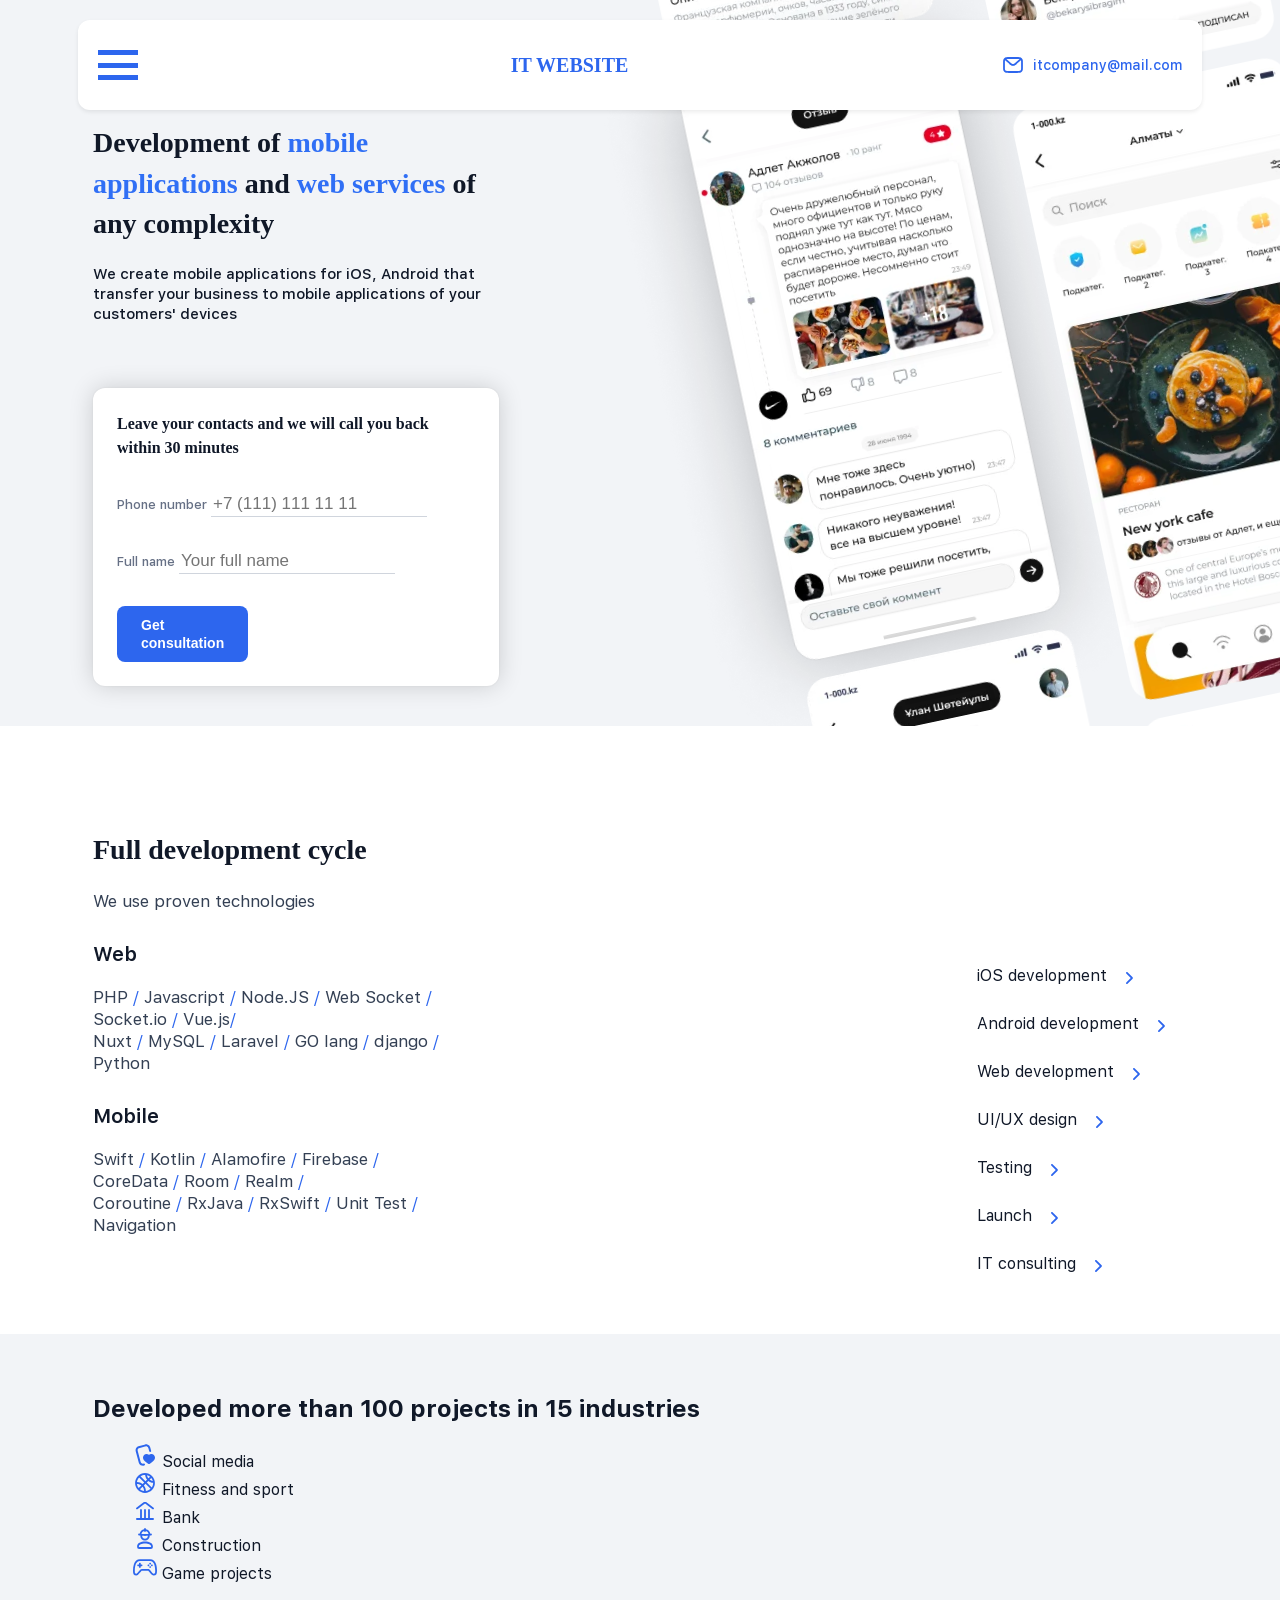
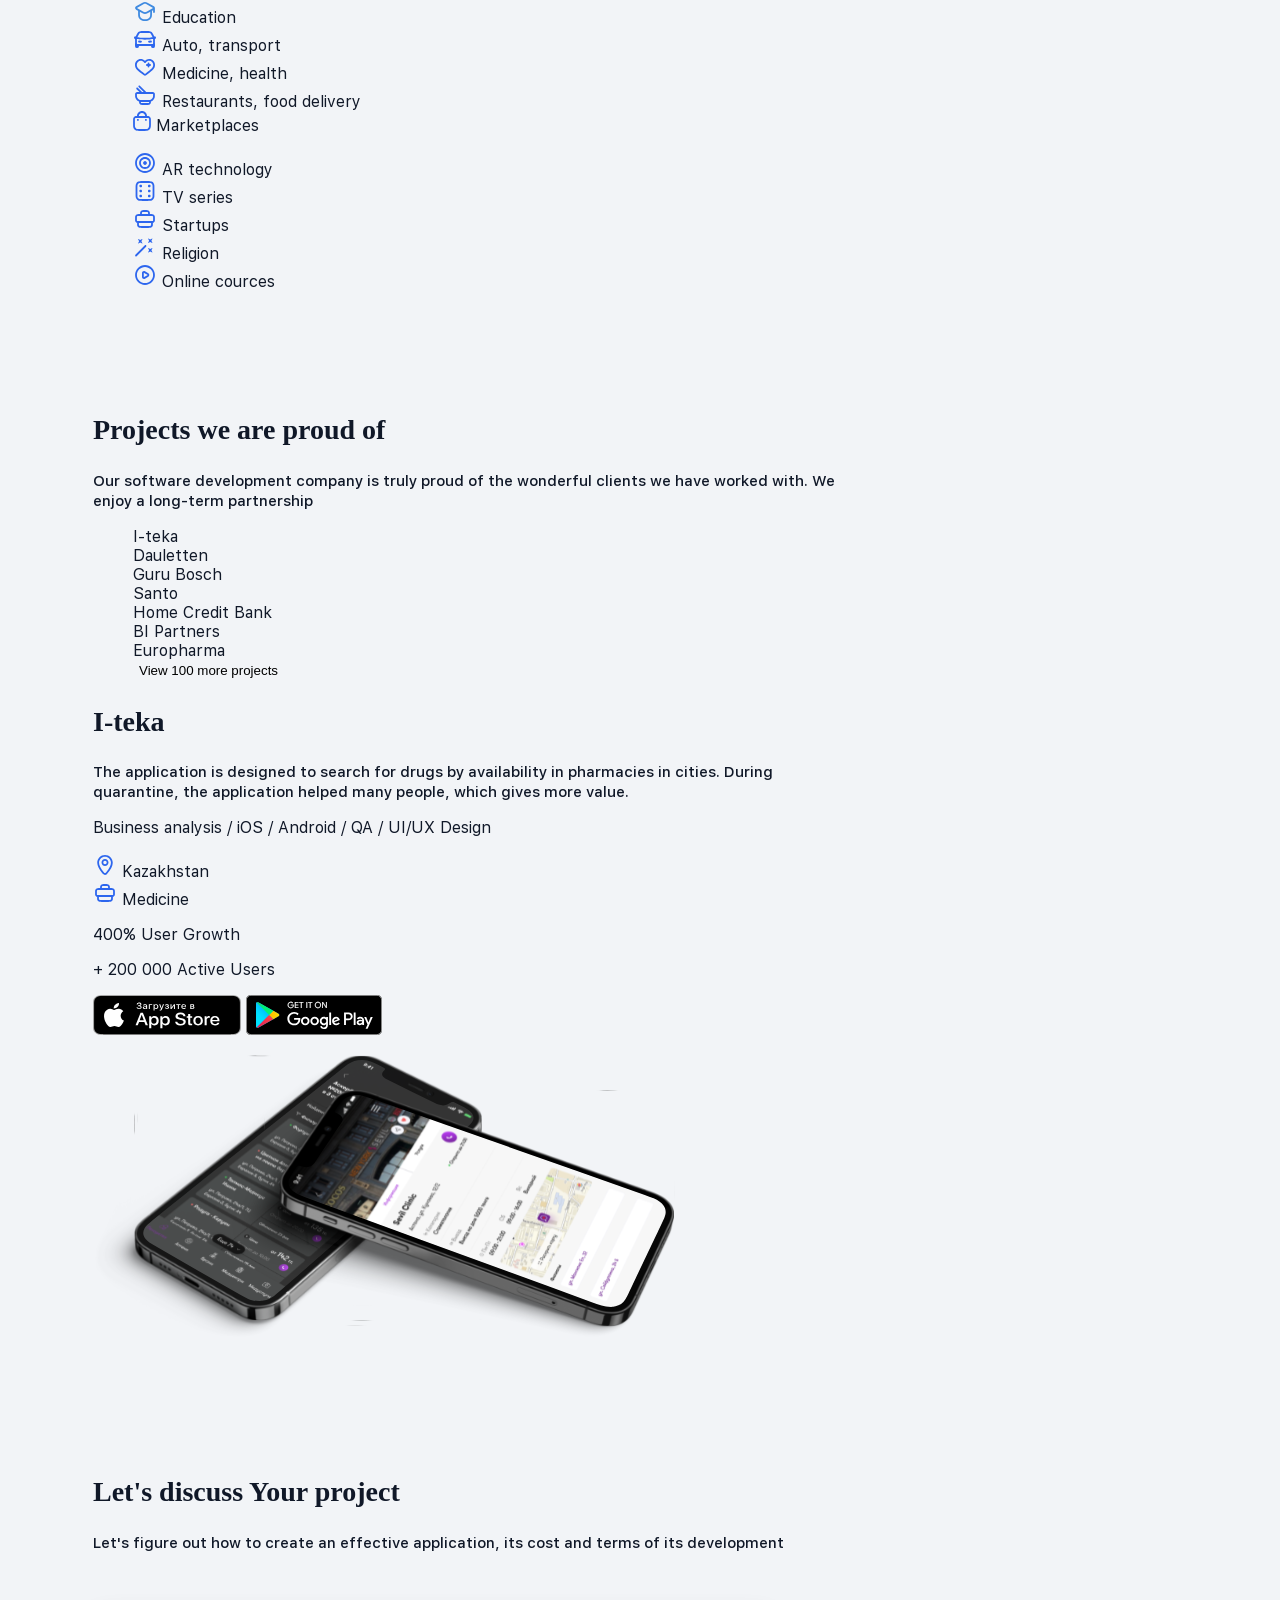
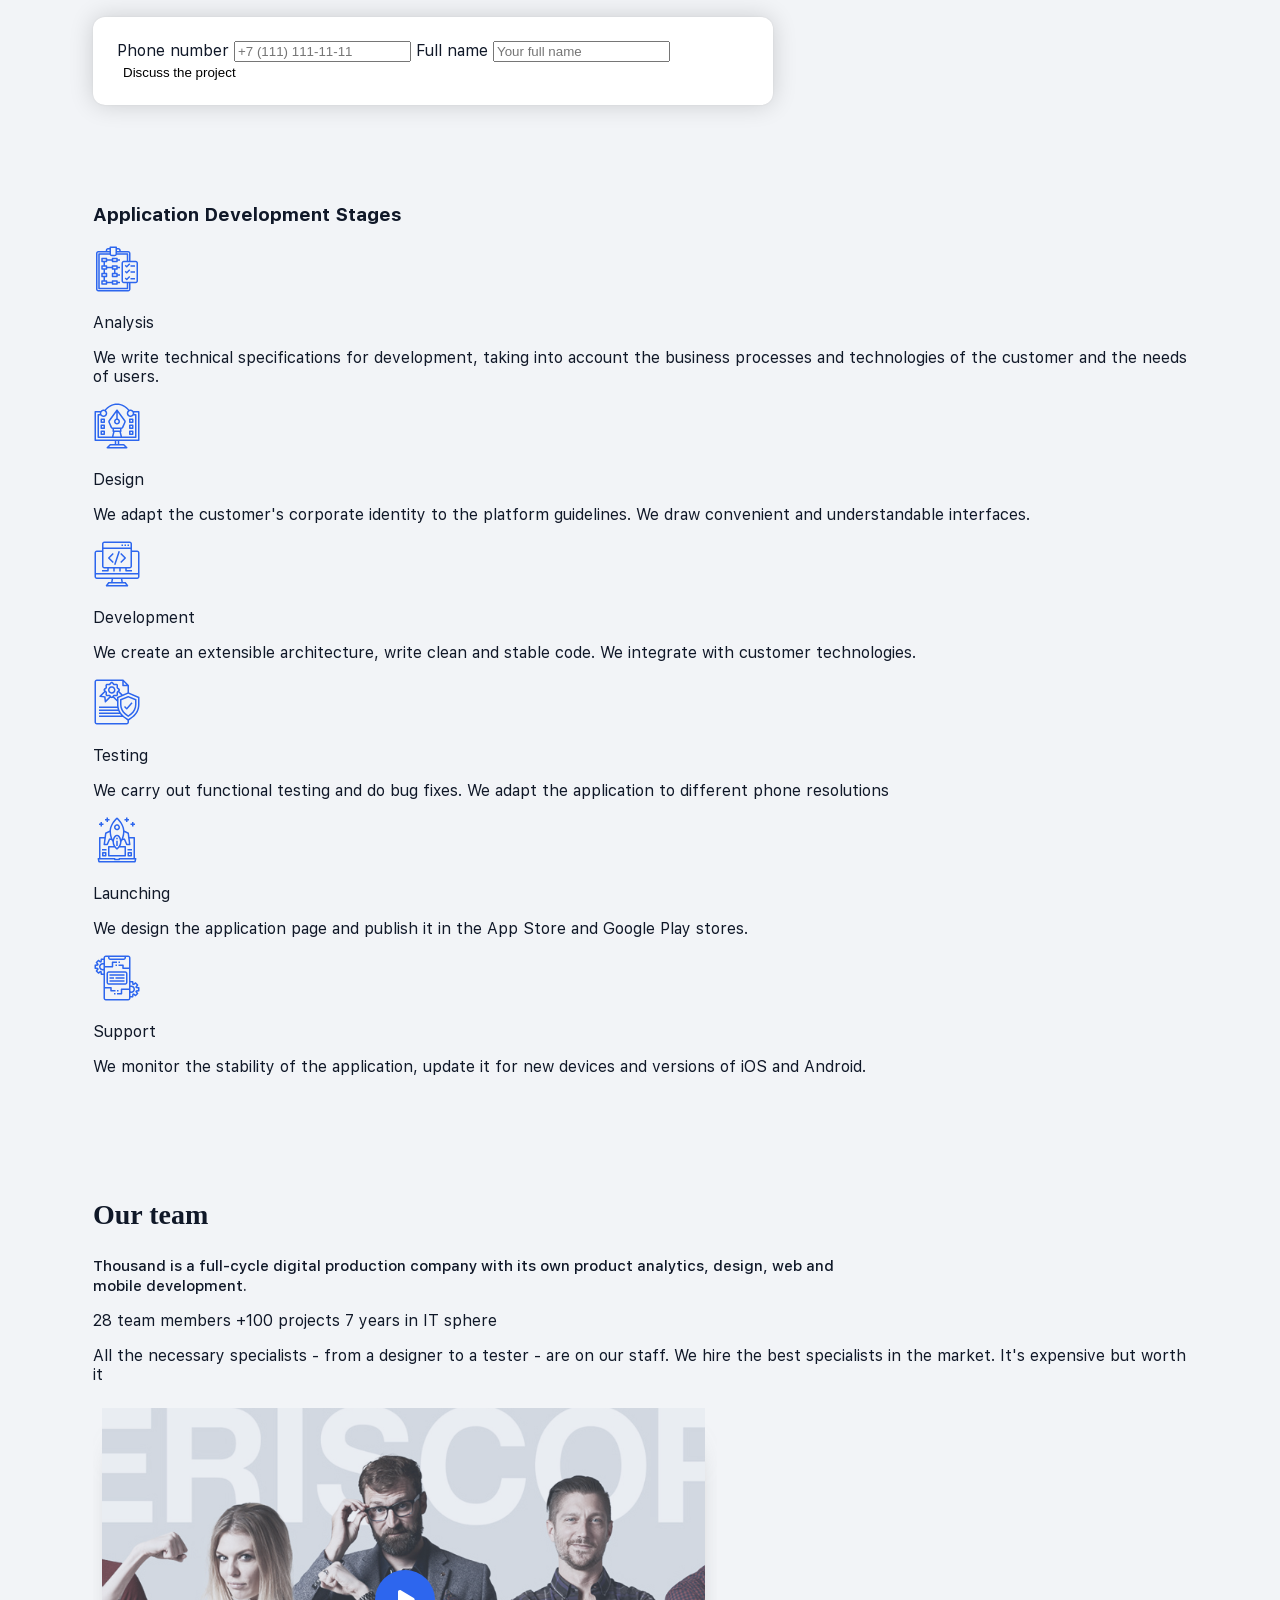
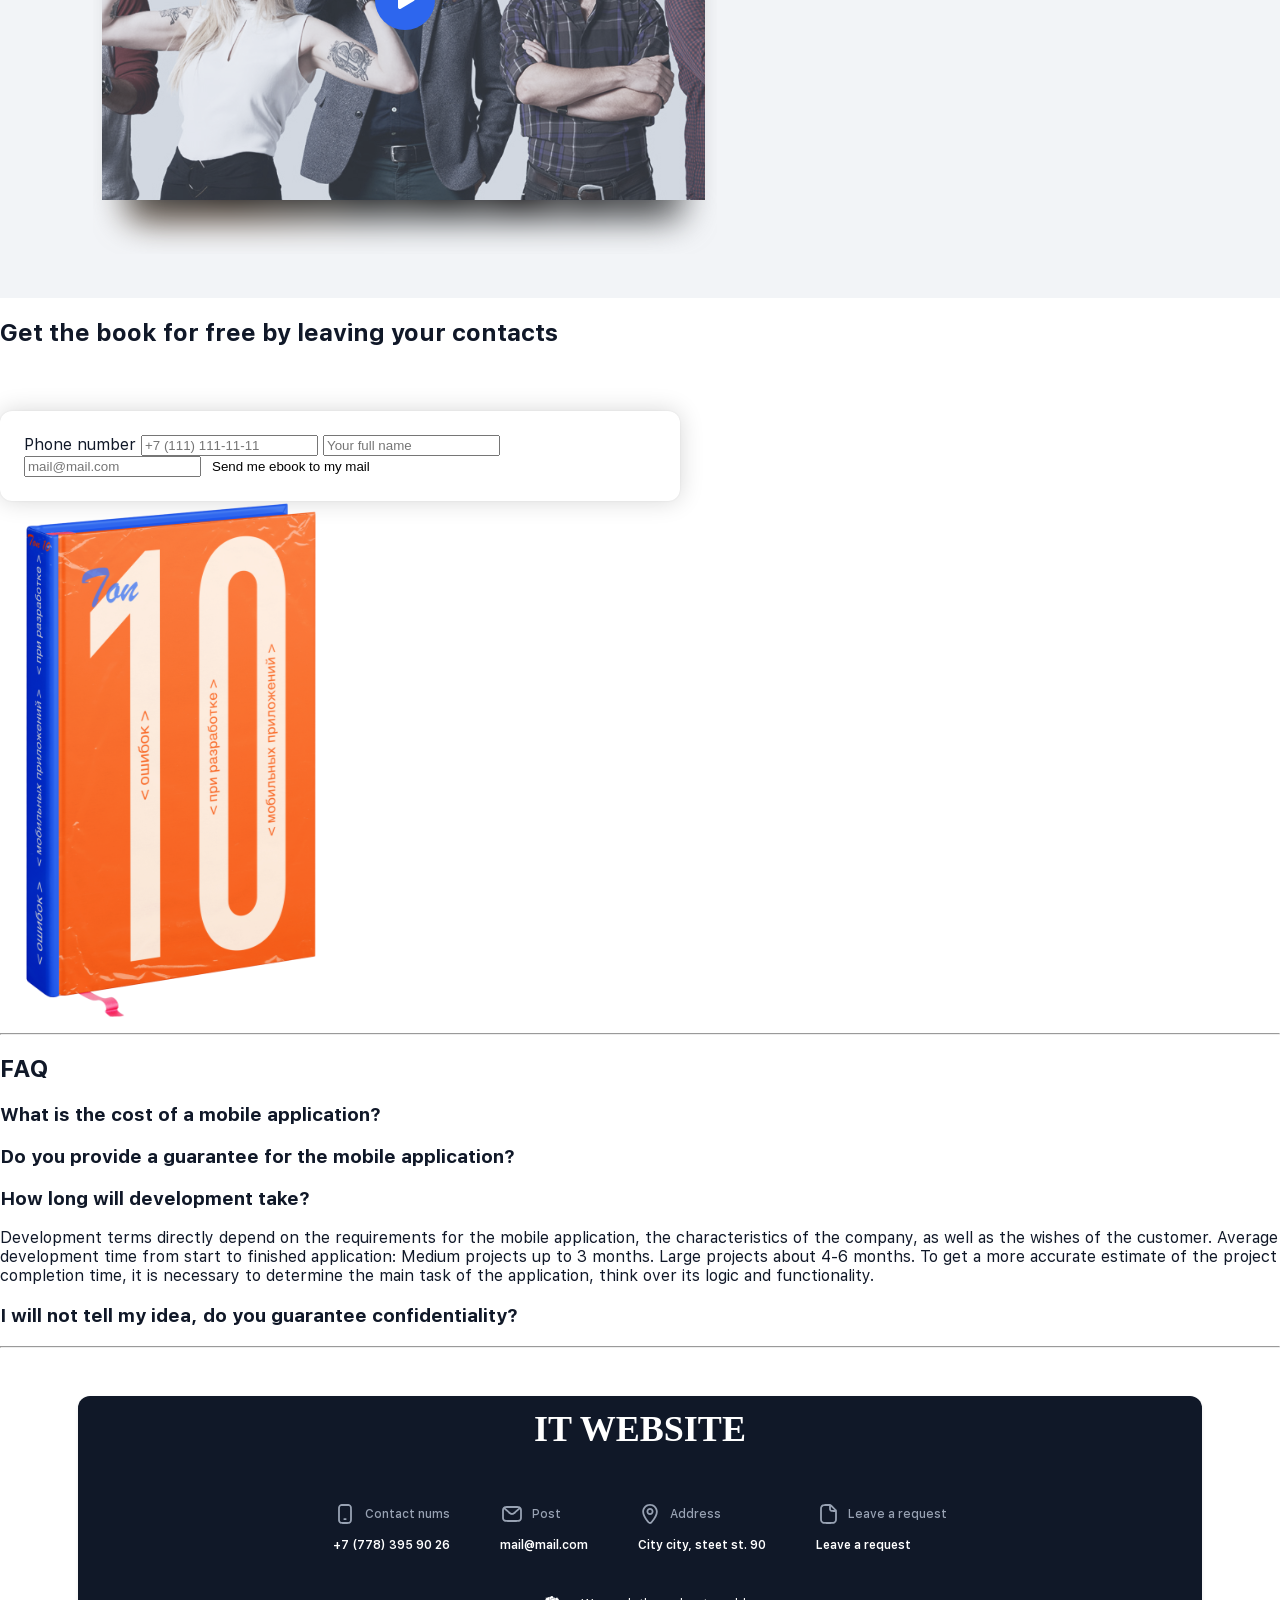
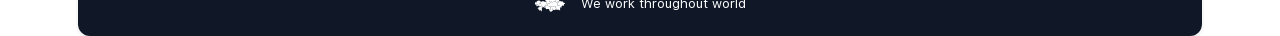
==== commit 28fd6b30: "lesson6" ====
--- a/index.html
+++ b/index.html
@@ -324,8 +324,7 @@
             </div>
         </div>
     </section>
-    <hr>
-
+    
     <section class="booking-form">
         <h2 class="title">Get the book for free by leaving your contacts</h2>
         <div class="contact-form">
--- a/src/assets/styles/style.css
+++ b/src/assets/styles/style.css
@@ -1,13 +1,111 @@
-@import "./global.css";
-@import "./fonts.css";
-@import "./utils.css";
-
-.test {
-    color: yellow !important;
-}
-
-.test {
-    color: red !important;
+html {
+  font-family: "Inter", sans-serif;
+  font-weight: 400;
+}
+
+* {
+  box-sizing: border-box;
+}
+*:before, *:after {
+  box-sizing: border-box;
+}
+
+li {
+  list-style-type: none;
+}
+
+a {
+  color: inherit;
+  text-decoration: none;
+}
+a:visited, a:hover {
+  color: inherit;
+  text-decoration: none;
+}
+a:focus, a:active {
+  outline: none;
+}
+
+button, input[type=submit] {
+  display: inline-block;
+  box-shadow: none;
+  background-color: transparent;
+  cursor: pointer;
+  border: none;
+}
+
+button::-moz-focus-inner {
+  padding: 0;
+  border: none;
+}
+
+@font-face {
+  font-family: "Inter";
+  src: local("Inter"), local("Inter-Bold"), local("Inter Bold"), url("../../../static/fonts/Inter-Bold.ttf") format("truetype"), url("../../../static/fonts/Inter-Bold.woff2") format("woff");
+  font-weight: 700;
+}
+@font-face {
+  font-family: "Inter";
+  src: url("../../../static/fonts/Inter_28pt-Boldltalic.ttf") format("truetype"), url("../../../static/fonts/Inter_28pt-Boldltalic.woff2") format("woff2");
+  font-weight: 700;
+  font-style: italic;
+}
+@font-face {
+  font-family: "Inter";
+  src: local("Inter"), local("Inter-Medium"), local("Inter Medium"), url("../../../static/fonts/Inter-Medium.ttf") format("truetype"), url("../../../static/fonts/Inter-Medium.woff2") format("woff");
+  font-weight: 500;
+}
+@font-face {
+  font-family: "Inter";
+  src: url("../../../static/fonts/Inter_28pt-Mediumitalic.ttf") format("truetype"), url("../../../static/fonts/Inter_28pt-Mediumitalic.woff2") format("woff2");
+  font-weight: 500;
+  font-style: italic;
+}
+@font-face {
+  font-family: "Inter";
+  src: local("Inter"), local("Inter-Regular"), local("Inter Regular"), url("../../../static/fonts/Inter-Regular.ttf") format("truetype"), url("../../../static/fonts/Inter-Regular.woff2") format("woff");
+  font-weight: 400;
+}
+@font-face {
+  font-family: "Inter";
+  src: url("../../../static/fonts/Inter_28pt-Thin.ttf") format("truetype"), url("../../../static/fonts/Inter_28pt-Thin.woff2") format("woff2");
+  font-weight: 100;
+  font-style: normal;
+}
+@font-face {
+  font-family: "Inter";
+  src: url("../../../static/fonts/Inter_28pt-ThinItalic.ttf") format("truetype"), url("../../../static/fonts/Inter_28pt-ThinItalic.woff2") format("woff2");
+  font-weight: 100;
+  font-style: italic;
+}
+@font-face {
+  font-family: "SFProText";
+  src: local("SFProText"), local("SFProText-Bold"), local("SFProText Bold"), url("../../../static/fonts/SFProText-Bold.ttf") format("truetype"), url("../../../static/fonts/SFProText-Bold.woff2") format("woff");
+  font-weight: 700;
+}
+@font-face {
+  font-family: "SFProText";
+  src: local("SFProText"), local("SFProText-Semibold"), local("SFProText Semibold"), url("../../../static/fonts/SFProText-Semibold.ttf") format("truetype"), url("../../../static/fonts/SFProText-Semibold.woff2") format("woff");
+  font-weight: 600;
+}
+@font-face {
+  font-family: "SFProText";
+  src: local("SFProText"), local("SFProText-Medium"), local("SFProText Medium"), url("../../../static/fonts/SFProText-Medium.ttf") format("truetype"), url("../../../static/fonts/SFProText-Medium.woff2") format("woff");
+  font-weight: 500;
+}
+@font-face {
+  font-family: "SFProText";
+  src: local("SFProText"), local("SFProText-Regular"), local("SFProText Regular"), url("../../../static/fonts/SFProText-Regular.ttf") format("truetype"), url("../../../static/fonts/SFProText-Regular.woff2") format("woff");
+  font-weight: 400;
+}
+.bold {
+  font-family: "Inter", sans-serif;
+  font-weight: 700;
+}
+
+.medium {
+  font-family: "Inter", sans-serif;
+  font-weight: 500;
 }
 
 /* general */
@@ -162,9 +260,15 @@
 .menu-icon::before {
   top: 0;
   transition: transform 0.3s, top 0.3s 0.3s;
-}
-
-.menu-icon::before, .menu-icon::after {
+  content: "";
+  display: block;
+  width: 100%;
+  height: 5px;
+  background-color: #2D66EE;
+  position: absolute;
+  left: 0;
+}
+.menu-icon::after {
   content: "";
   display: block;
   width: 100%;
@@ -217,7 +321,6 @@
 .about {
   position: relative;
   padding-top: 100px;
-
 }
 .about .container {
   display: flex;
@@ -293,7 +396,6 @@
     transform: translate(0, 50%);
   }
 }
-
 /* technologies */
 .technologies {
   position: relative;
@@ -343,26 +445,10 @@
   position: relative;
 }
 
-.developed-projects {
+.developed-projects, .main-projects, .discuss-form, .development-stages {
   position: relative;
   z-index: 2;
 }
-
-.main-projects {
-  position: relative;
-  z-index: 2;
-}
-
-.discuss-form {
-  position: relative;
-  z-index: 2;
-}
-
-.development-stages {
-  position: relative;
-  z-index: 2;
-}
-
 
 /* footer */
 .footer {
@@ -509,7 +595,6 @@
     gap: 32px;
     align-items: start;
   }
-
   /* technologies */
   .technologies .container {
     justify-content: space-between;
@@ -539,7 +624,6 @@
   }
 }
 @media (max-width: 767px) {
-
   /* header */
   .mail {
     display: none;
@@ -606,7 +690,6 @@
       transform: translate(0, -50%);
     }
   }
-
   /* technologies */
   .technologies .container {
     flex-direction: column;
@@ -632,5 +715,4 @@
   .number, .post, .address, .request {
     min-width: 190px;
   }
-}
-
+}/*# sourceMappingURL=style.css.map */
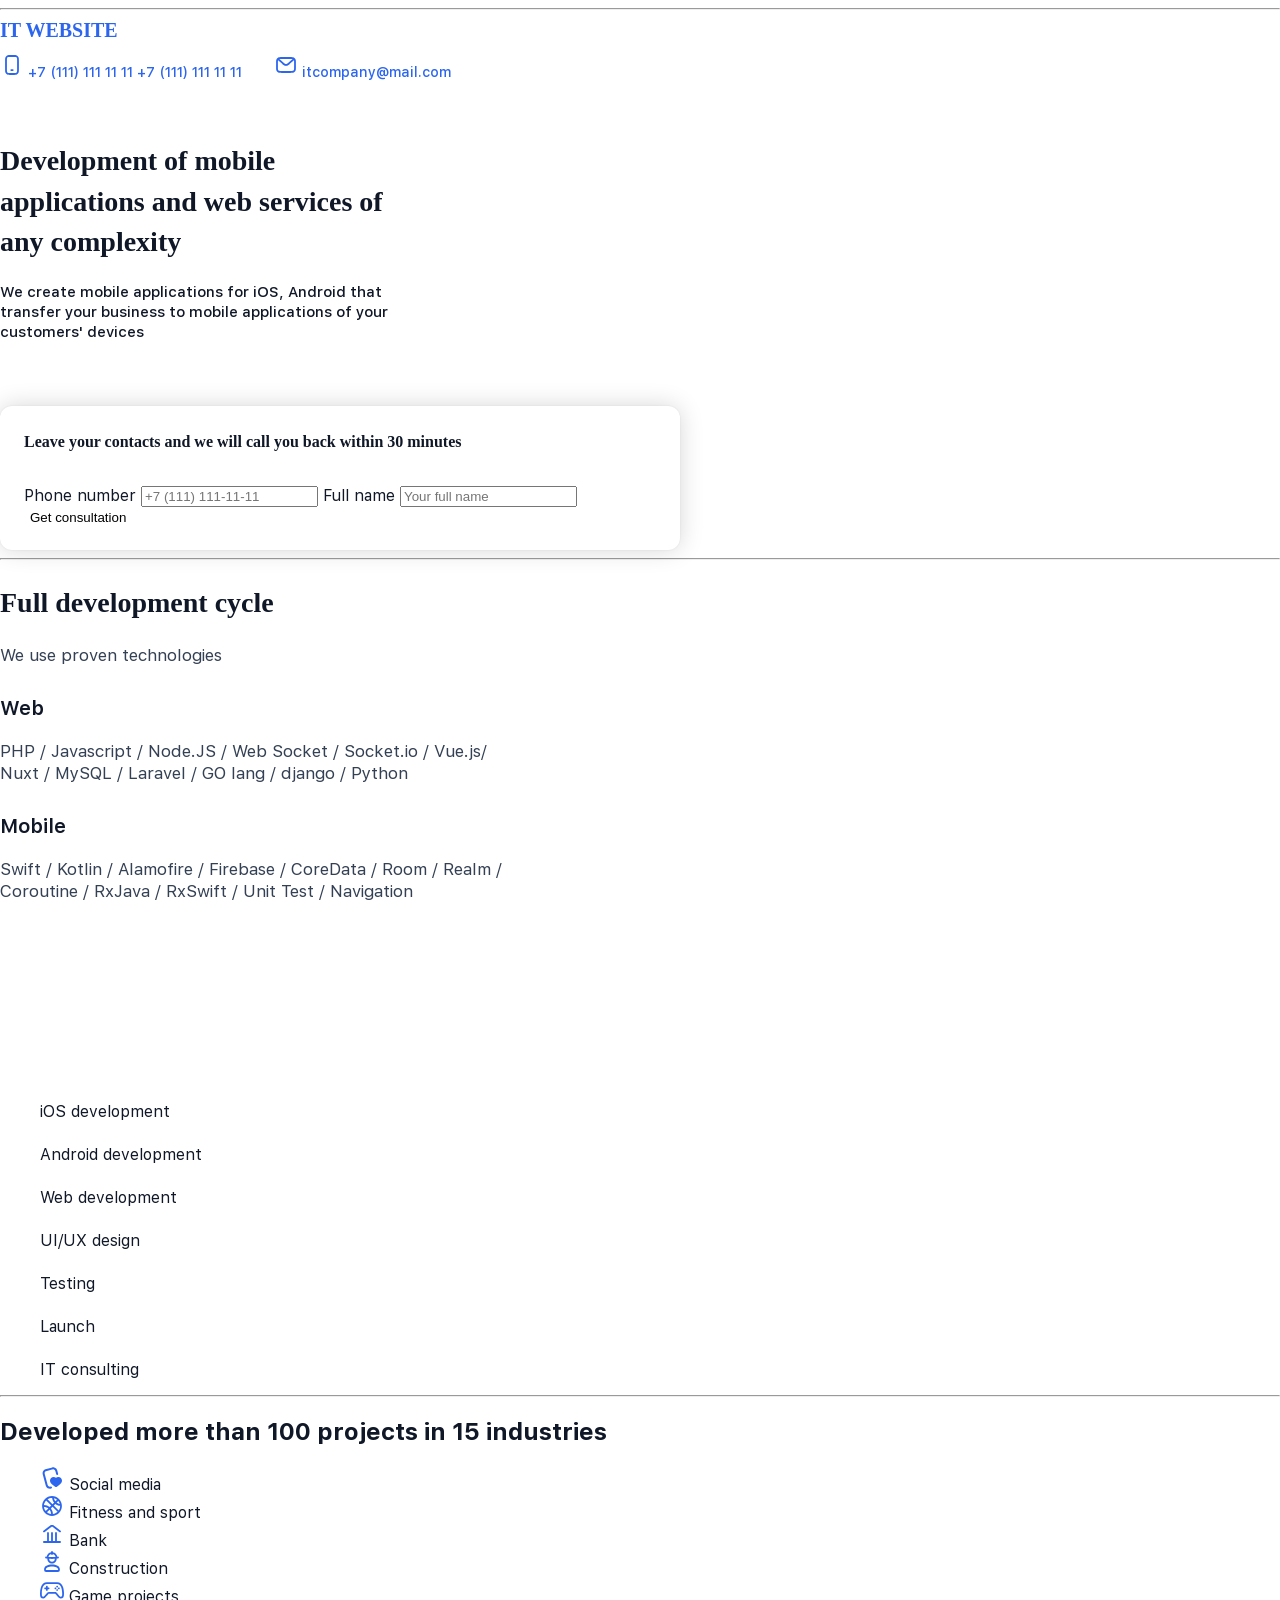
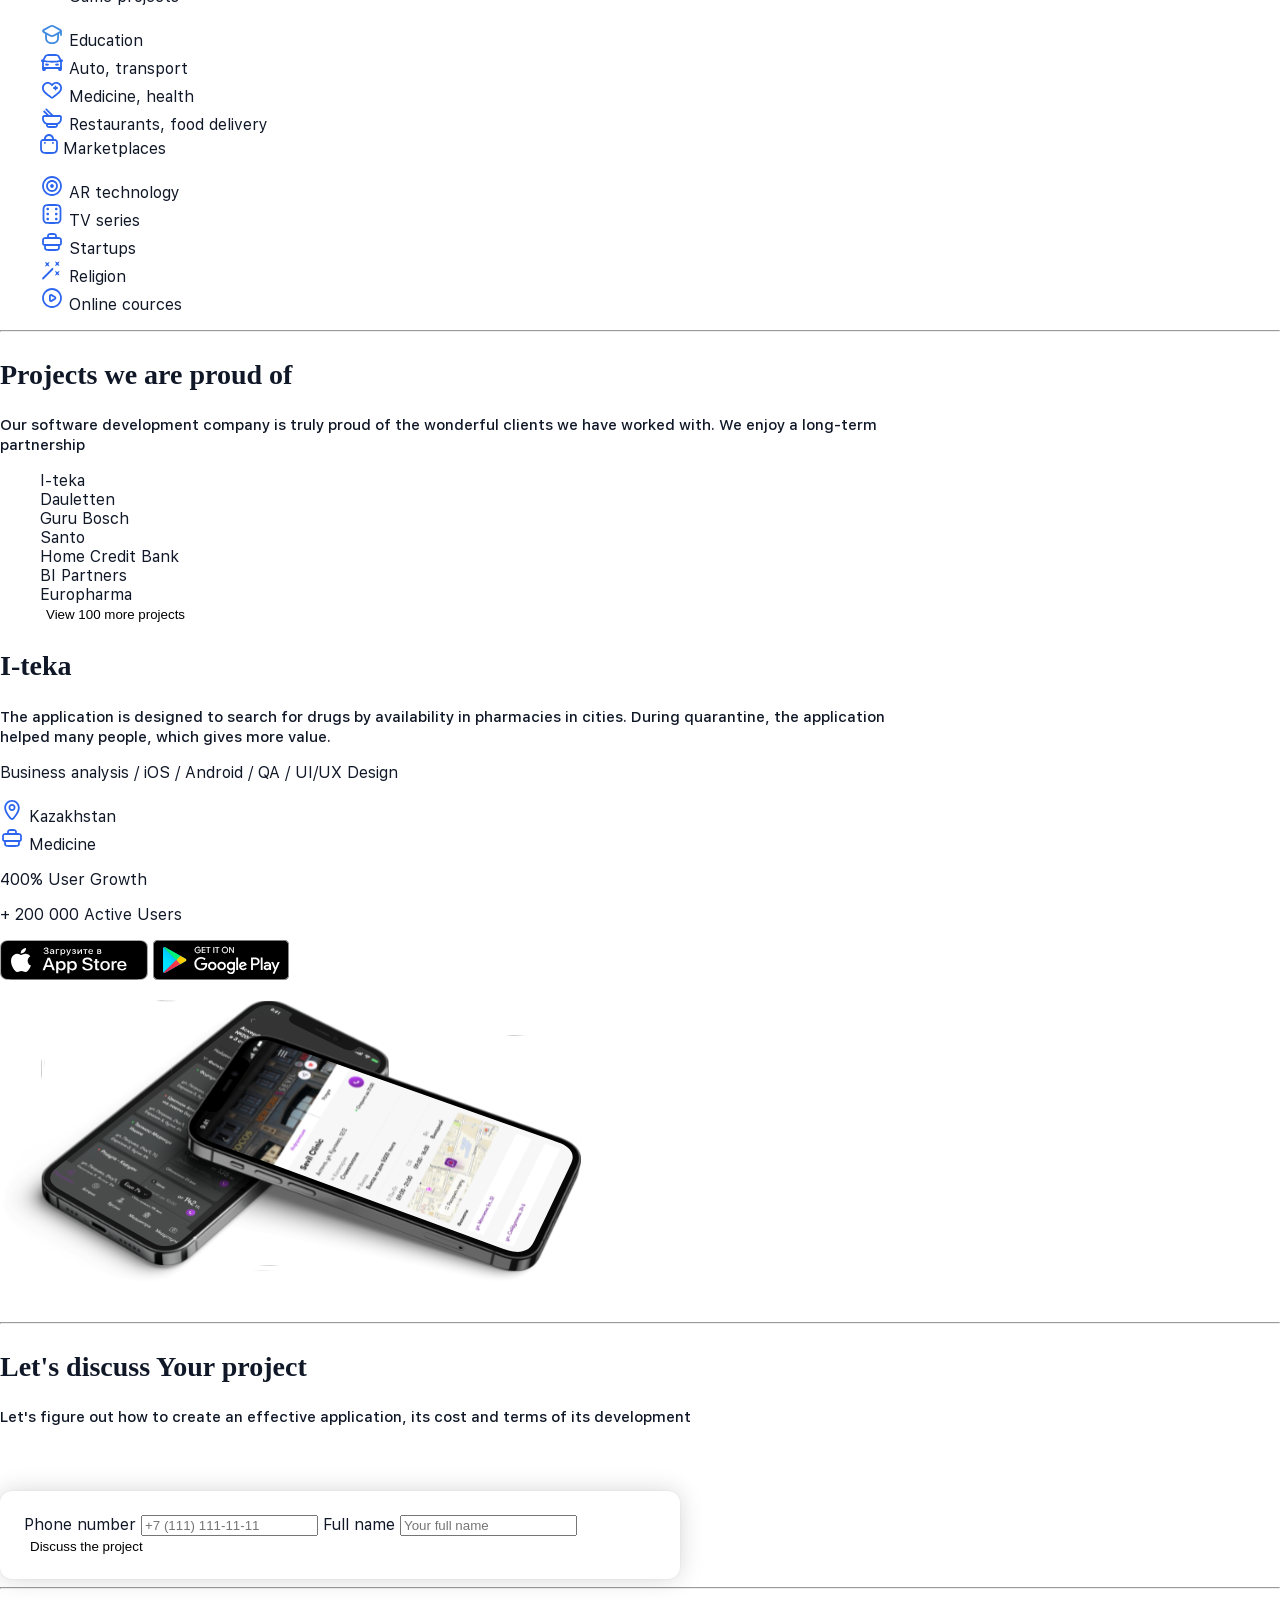
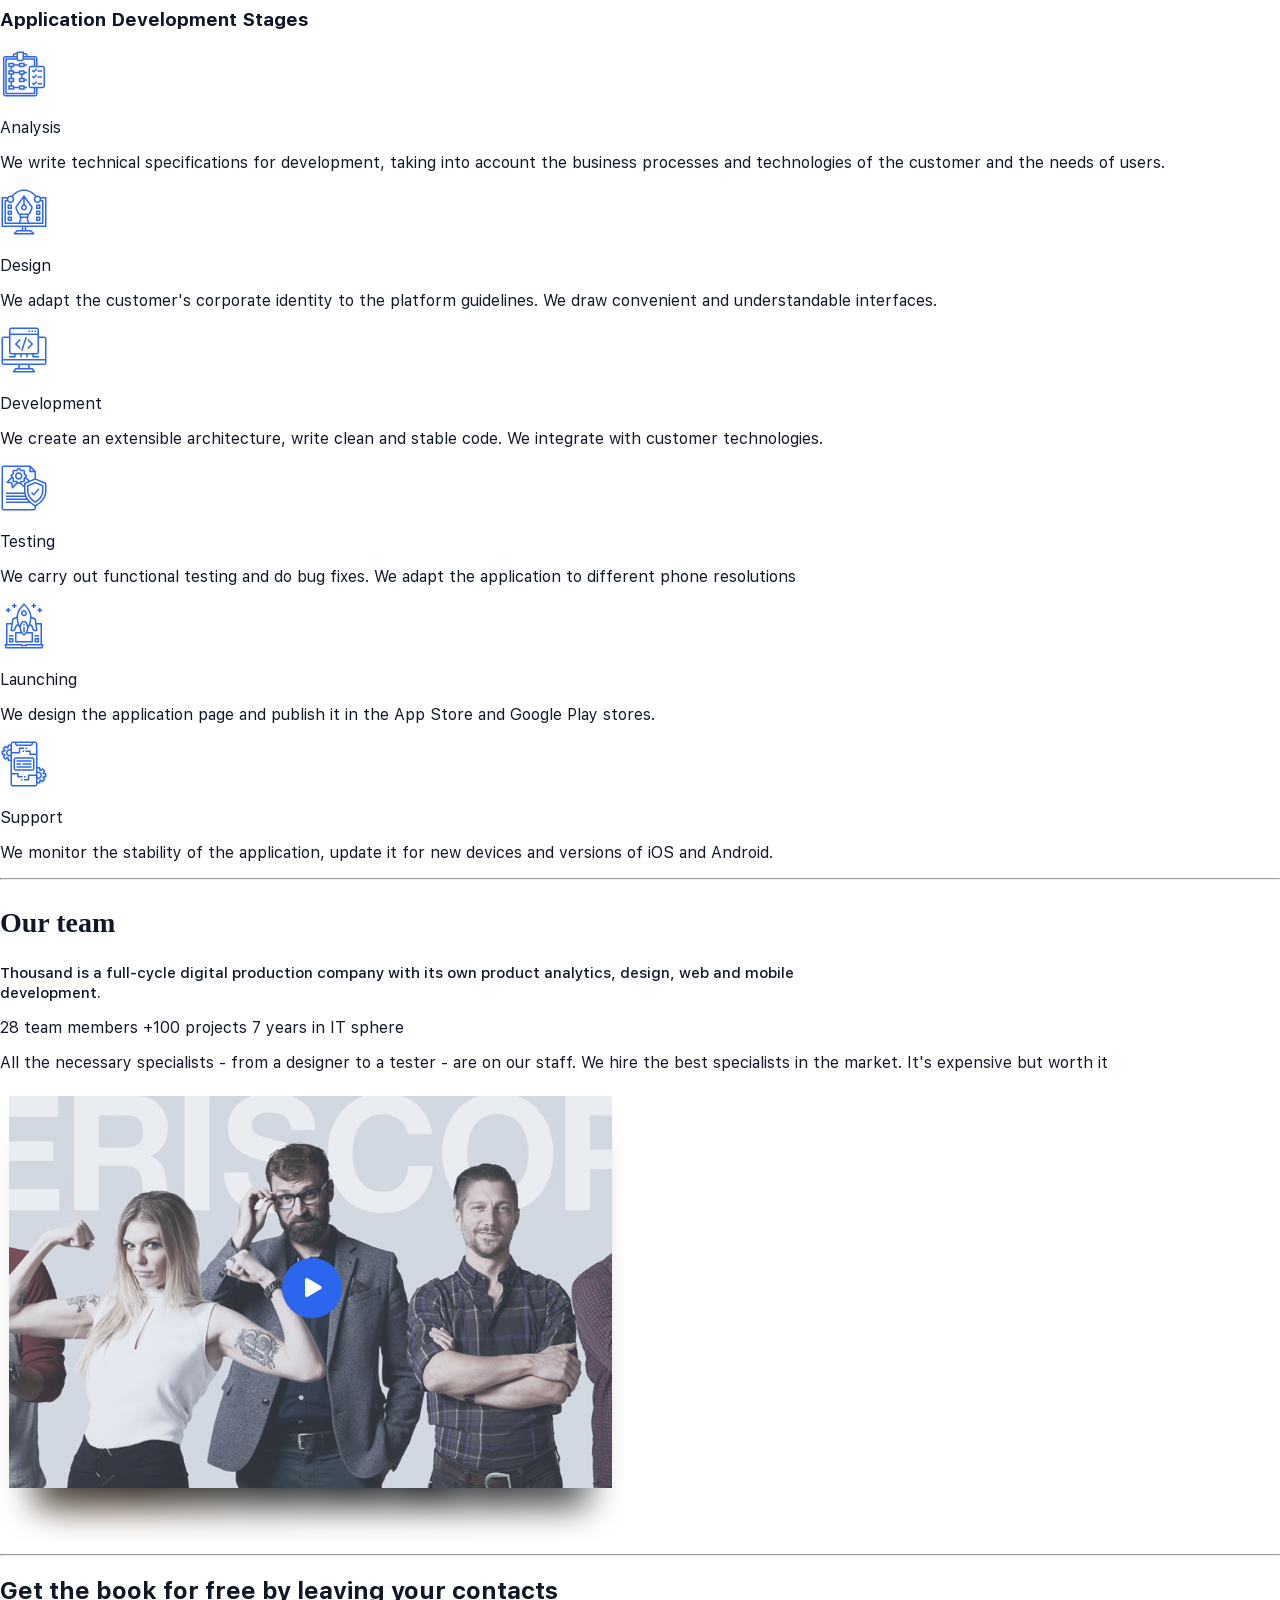
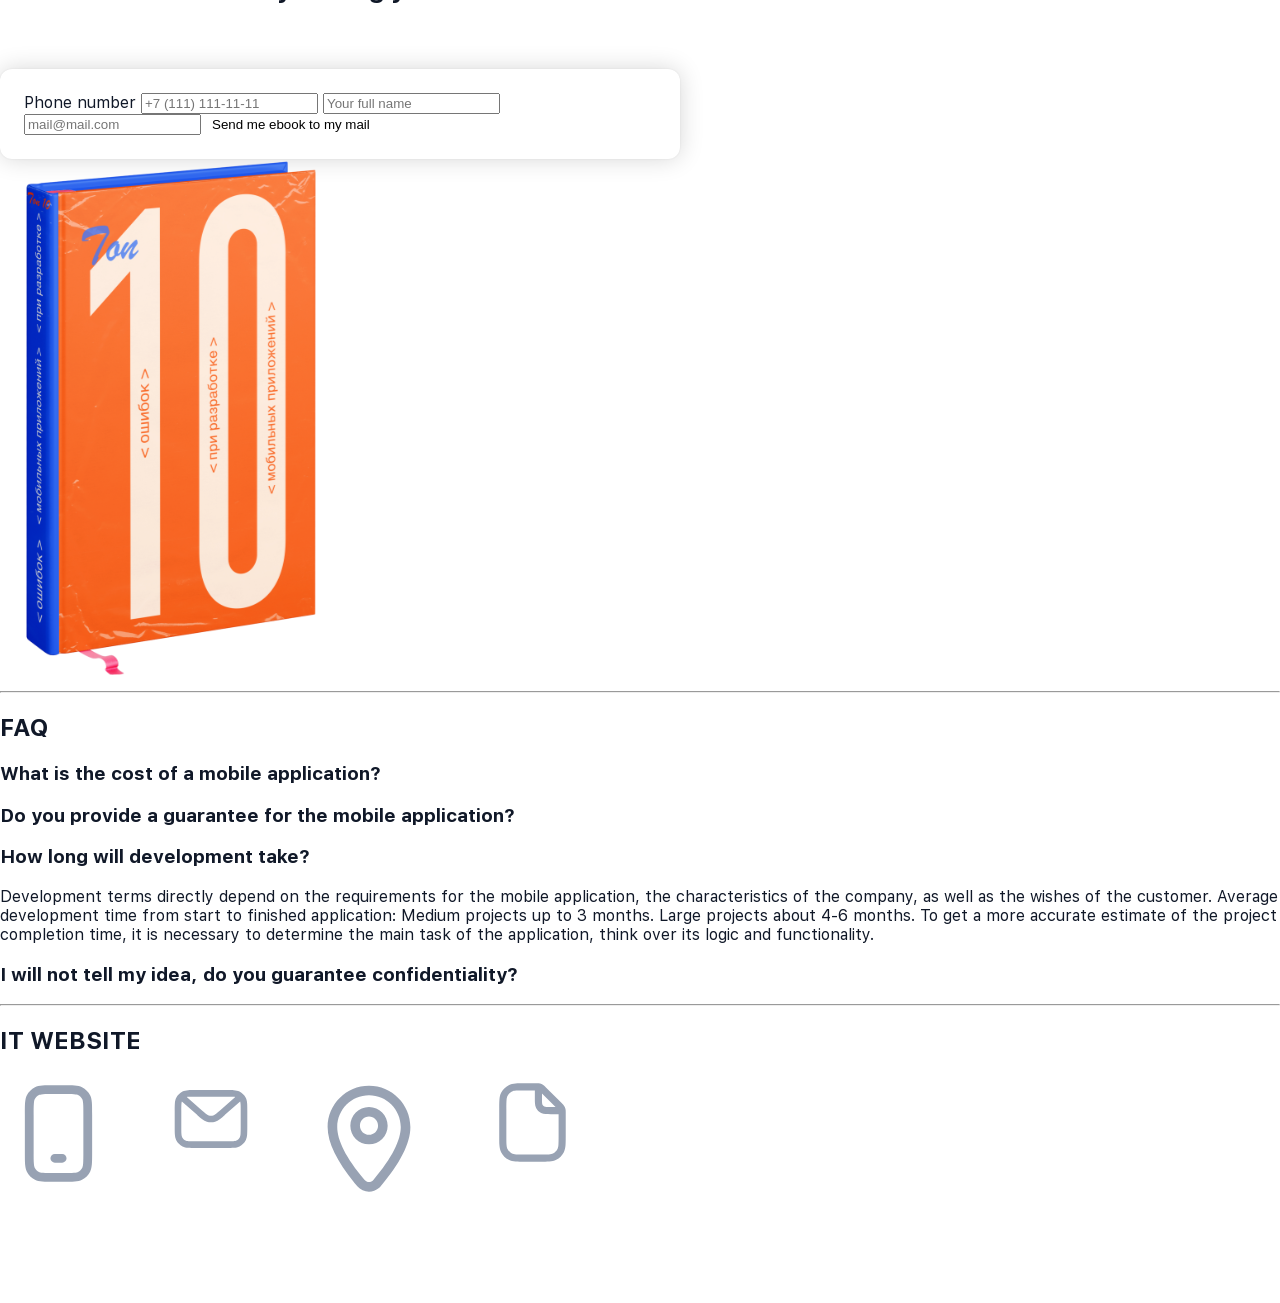
==== commit 7e21151f: "fix" ====
--- a/index.html
+++ b/index.html
@@ -11,320 +11,284 @@
 
 <body>
 <header class="header">
-    <div class="container">
-        <button type="button" class="menu-icon">
-            <div class="menu-icon__line"></div>
-        </button>
-        <h1 class="logo">IT WEBSITE</h1>
-        <nav class="nav">
-            <ul>
-                <li><a href="#">Services</a></li>
-                <li><a href="#">Media</a></li>
-                <li><a href="#">Cases</a></li>
-                <li><a href="#">FAQ</a></li>
-                <li><a href="#">Contacts</a></li>
-            </ul>
-        </nav>
-        <div class="contacts">
-            <div class="mob">
-                <img src="src/assets/img/mobile.svg">
-                <span>+7 (111) 111 11 11</span>
-                <img class="hidden" src="src/assets/img/mobile.svg">
-                <span>+7 (111) 111 11 11</span>
-            </div>
-            <div class="mail">
-                <img src="src/assets/img/mail.svg">
-                <span>itcompany@mail.com</span>
-            </div>
+    <h1 class="logo">IT WEBSITE</h1>
+    <nav class="nav">
+        <ul>
+            <li>Services</li>
+            <li>Media</li>
+            <li>Cases</li>
+            <li>FAQ</li>
+            <li>Contacts</li>
+        </ul>
+    </nav>
+    <div class="contacts">
+        <div class="contact">
+            <img src="src/assets/img/mobile.svg">
+            <span>+7 (111) 111 11 11</span>
+            <span>+7 (111) 111 11 11</span>
+        </div>
+        <div class="contact">
+            <img src="src/assets/img/mail.svg">
+            <span>itcompany@mail.com</span>
         </div>
     </div>
 </header>
+<hr>
 
 <main class="main">
-    <section class="about general-group">
-        <div class="container">
-            <div class="left-side">
-                <div class="title">
-                    <h2>Development of <span>mobile applications</span> and <span>web services</span> of any complexity</h2>
-                    <p>We create mobile applications for iOS, Android that transfer your business to mobile applications of your customers' devices</p>
-                </div>
-                <div class="contact-form">
-                    <h3>Leave your contacts and we will call you back within 30 minutes</h3>
-                    <form class="form">
-                        <div class="form-label">
-                            <label>
-                            Phone number
-                            <input type="phone" name="phone" placeholder="+7 (111) 111 11 11">
-                            </label>
-                        </div>
-                        <div class="form-label">
-                            <label>
-                            Full name
-                            <input type="text" name="name" placeholder="Your full name">
-                            </label>
-                        </div>
-                        <button type="submit" class="btn">
-                            Get<br>consultation
-                        </button>
-                    </form>
-                </div>
-            </div>
-            <div class="right-side">
-                <div class="main-images">
-                    <div class="left-col">
-                        <img class="left-img" src="src/assets/img/column-left.webp">
-                        <img class="left-img" src="src/assets/img/column-left.webp">
-                    </div>
-                    <div class="right-col">
-                        <img class="right-img" src="src/assets/img/column-right.webp">
-                        <img class="right-img" src="src/assets/img/column-right.webp">
-                    </div>
-                </div>
-            </div>
-        </div>
-    </section>
+    <section class="about">
+        <div class="title">
+            <h2>Development of mobile applications and web services of any complexity</h2>
+            <p>We create mobile applications for iOS, Android that transfer your business to mobile applications of your customers' devices</p>
+        </div>
+        <div class="contact-form">
+            <h3>Leave your contacts and we will call you back within 30 minutes</h3>
+            <form>
+                <label for="phone">Phone number</label>
+                <input type="phone" id="phone" placeholder="+7 (111) 111-11-11">
+
+                <label for="name">Full name</label>
+                <input type="text" id="name" placeholder="Your full name">
+
+                <input type="submit" value="Get consultation">
+            </form>
+        </div>
+    </section>
+    <hr>
     
-    <section class="technologies general-group general-group--white">
-        <div class="container general-group--white">
+    <section class="technologies">
+        <div class="title">
+            <h2>Full development cycle</h2>
+            <p>We use proven technologies</p>
+            <h3>Web</h3>
+            <p>PHP / Javascript / Node.JS / Web Socket / Socket.io / Vue.js/ Nuxt / MySQL / Laravel / GO lang / django / Python</p>
+            <h3>Mobile</h3>
+            <p>Swift / Kotlin / Alamofire / Firebase / CoreData / Room / Realm / Coroutine / RxJava / RxSwift / Unit Test / Navigation</p>
+        </div>
+        <div class="links">
+            <ul>
+                <li>iOS development</li>
+                <li>Android development</li>
+                <li>Web development</li>
+                <li>UI/UX design</li>
+                <li>Testing</li>
+                <li>Launch</li>
+                <li>IT consulting</li>
+            </ul>
+        </div>
+    </section>
+    <hr>
+
+    <section class="developed-projects">
+        <h2 class="title">Developed more than 100 projects in 15 industries</h2>
+        <div class="industries">
+            <div class="col">
+                <ul>
+                    <li>
+                        <img src="src/assets/img/little-heart.svg">
+                        <span>Social media</span>
+                    </li>
+                    <li>
+                        <img src="src/assets/img/ball.svg">
+                        <span>Fitness and sport</span>
+                    </li>
+                    <li>
+                        <img src="src/assets/img/bank.svg">
+                        <span>Bank</span>
+                    </li>
+                    <li>
+                        <img src="src/assets/img/human.svg">
+                        <span>Construction</span>
+                    </li>
+                    <li>
+                        <img src="src/assets/img/joystick.svg">
+                        <span>Game projects</span>
+                    </li>
+                </ul>
+            </div>
+            <div class="col">
+                <ul>
+                    <li>
+                        <img src="src/assets/img/hat.svg">
+                        <span>Education</span>
+                    </li>
+                    <li>
+                        <img src="src/assets/img/car.svg">
+                        <span>Auto, transport</span>
+                    </li>
+                    <li>
+                        <img src="src/assets/img/heart.svg">
+                        <span>Medicine, health</span>
+                    </li>
+                    <li>
+                        <img src="src/assets/img/bowl.svg">
+                        <span>Restaurants, food delivery</span>
+                    </li>
+                    <li>
+                        <img src="src/assets/img/market.svg">
+                        <span>Marketplaces</span>
+                    </li>
+                </ul>
+            </div>
+            <div class="col">
+                <ul>
+                    <li>
+                        <img src="src/assets/img/target.svg">
+                        <span>AR technology</span>
+                    </li>
+                    <li>
+                        <img src="src/assets/img/videotape.svg">
+                        <span>TV series</span>
+                    </li>
+                    <li>
+                        <img src="src/assets/img/briefcase.svg">
+                        <span>Startups</span>
+                    </li>
+                    <li>
+                        <img src="src/assets/img/magic-wand.svg">
+                        <span>Religion</span>
+                    </li>
+                    <li>
+                        <img src="src/assets/img/play.svg">
+                        <span>Online cources</span>
+                    </li>
+                </ul>
+            </div>
+        </div>
+    </section>
+    <hr>
+
+    <section class="main-projects">
+        <div class="title">
+            <h2>Projects we are proud of</h2>
+            <p>Our software development company is truly proud of the wonderful clients we have worked with. We enjoy a long-term partnership</p>
+        </div>
+        <div class="projects">
+            <ul>
+                <li>I-teka</li>
+                <li>Dauletten</li>
+                <li>Guru Bosch</li>
+                <li>Santo</li>
+                <li>Home Credit Bank</li>
+                <li>BI Partners</li>
+                <li>Europharma</li>
+                <li><button type="button">View 100 more projects</button></li>
+            </ul>
+        </div>
+        <div class="about-project">
             <div class="title">
-                <h2>Full development cycle</h2>
-                <p>We use proven technologies</p>
-                <h3>Web</h3>
-                <p>PHP <span>/</span> Javascript <span>/</span> Node.JS <span>/</span> Web Socket <span>/</span> Socket.io <span>/</span> Vue.js<span>/</span> 
-                    <br> Nuxt <span>/</span> MySQL <span>/</span> Laravel <span>/</span> GO lang <span>/</span> django <span>/</span> Python</p>
-                <h3>Mobile</h3>
-                <p>Swift <span>/</span> Kotlin <span>/</span> Alamofire <span>/</span> Firebase <span>/</span> CoreData <span>/</span> Room <span>/</span> Realm <span>/</span> 
-                    <br> Coroutine <span>/</span> RxJava <span>/</span> RxSwift <span>/</span> Unit Test <span>/</span> Navigation</p>
-            </div>
-            <div class="links">
-                <ul>
-                    <li><a href="#">iOS development</a><img src="./src/assets/img/arrow.svg"></li>
-                    <li><a href="#">Android development</a><img src="./src/assets/img/arrow.svg"></li>
-                    <li><a href="#">Web development</a><img src="./src/assets/img/arrow.svg"></li>
-                    <li><a href="#">UI/UX design</a><img src="./src/assets/img/arrow.svg"></li>
-                    <li><a href="#">Testing</a><img src="./src/assets/img/arrow.svg"></li>
-                    <li><a href="#">Launch</a><img src="./src/assets/img/arrow.svg"></li>
-                    <li><a href="#">IT consulting</a><img src="./src/assets/img/arrow.svg"></li>
-                </ul>
-            </div>
-        </div>
-    </section>
-
-    <section class="developed-projects general-group">
-        <div class="container">
-            <h2 class="title">Developed more than 100 projects in 15 industries</h2>
-            <div class="industries">
-                <div class="col">
-                    <ul>
-                        <li>
-                            <img src="src/assets/img/little-heart.svg">
-                            <span>Social media</span>
-                        </li>
-                        <li>
-                            <img src="src/assets/img/ball.svg">
-                            <span>Fitness and sport</span>
-                        </li>
-                        <li>
-                            <img src="src/assets/img/bank.svg">
-                            <span>Bank</span>
-                        </li>
-                        <li>
-                            <img src="src/assets/img/human.svg">
-                            <span>Construction</span>
-                        </li>
-                        <li>
-                            <img src="src/assets/img/joystick.svg">
-                            <span>Game projects</span>
-                        </li>
-                    </ul>
-                </div>
-                <div class="col">
-                    <ul>
-                        <li>
-                            <img src="src/assets/img/hat.svg">
-                            <span>Education</span>
-                        </li>
-                        <li>
-                            <img src="src/assets/img/car.svg">
-                            <span>Auto, transport</span>
-                        </li>
-                        <li>
-                            <img src="src/assets/img/heart.svg">
-                            <span>Medicine, health</span>
-                        </li>
-                        <li>
-                            <img src="src/assets/img/bowl.svg">
-                            <span>Restaurants, food delivery</span>
-                        </li>
-                        <li>
-                            <img src="src/assets/img/market.svg">
-                            <span>Marketplaces</span>
-                        </li>
-                    </ul>
-                </div>
-                <div class="col">
-                    <ul>
-                        <li>
-                            <img src="src/assets/img/target.svg">
-                            <span>AR technology</span>
-                        </li>
-                        <li>
-                            <img src="src/assets/img/videotape.svg">
-                            <span>TV series</span>
-                        </li>
-                        <li>
-                            <img src="src/assets/img/briefcase.svg">
-                            <span>Startups</span>
-                        </li>
-                        <li>
-                            <img src="src/assets/img/magic-wand.svg">
-                            <span>Religion</span>
-                        </li>
-                        <li>
-                            <img src="src/assets/img/play.svg">
-                            <span>Online cources</span>
-                        </li>
-                    </ul>
-                </div>
-            </div>
-        </div>
-    </section>
-
-    <section class="main-projects general-group">
-        <div class="container">
-            <div class="title">
-                <h2>Projects we are proud of</h2>
-                <p>Our software development company is truly proud of the wonderful clients we have worked with. We enjoy a long-term partnership</p>
-            </div>
-            <div class="projects">
-                <ul>
-                    <li>I-teka</li>
-                    <li>Dauletten</li>
-                    <li>Guru Bosch</li>
-                    <li>Santo</li>
-                    <li>Home Credit Bank</li>
-                    <li>BI Partners</li>
-                    <li>Europharma</li>
-                    <li><button type="button">View 100 more projects</button></li>
-                </ul>
-            </div>
-            <div class="about-project">
-                <div class="title">
-                    <h2>I-teka</h2>
-                    <p>The application is designed to search for drugs by availability in pharmacies in cities. During quarantine, the application helped many people, which gives more value.</p>
-                </div>
-                <p>Business analysis / iOS / Android / QA / UI/UX Design</p>
-                <div class="country">
-                    <img src="src/assets/img/place.svg">
-                    <span>Kazakhstan</span>
-                </div>
-                <div class="industry">
-                    <img src="src/assets/img/briefcase.svg">
-                    <span>Medicine</span>
-                </div>
-                <div class="statistics">
-                    <p>400% User Growth</p>
-                    <p>+ 200 000 Active Users</p>
-                </div>
-                <div class="download-links">
-                    <img src="src/assets/img/app-store.svg">
-                    <img src="src/assets/img/google-play.svg">
-                </div>
-                <div class="image">
-                    <img src="./src/assets/img/iteka.svg" alt="">
-                </div>
-            </div>
-        </div>
-    </section>
-
-    <section class="discuss-form general-group">
-        <div class="container">
-            <div class="title">
-                <h2>Let's discuss Your project</h2>
-                <p>Let's figure out how to create an effective application, its cost and terms of its development</p>
-            </div>
-            <div class="contact-form">
-                <form>
-                    <label for="phone">Phone number</label>
-                    <input type="phone" id="phone" placeholder="+7 (111) 111-11-11">
-
-                    <label for="name">Full name</label>
-                    <input type="text" id="name" placeholder="Your full name">
-
-                    <input type="submit" value="Discuss the project">
-                </form>
-            </div>
-        </div>
-    </section>
-
-    <section class="development-stages general-group">
-        <div class="container">
-            <h3 class="title">Application Development Stages</h3>
-            <div class="cards">
-                <div class="card">
-                    <div class="name-card">
-                        <img src="src/assets/img/planing.svg">
-                        <p>Analysis</p>
-                    </div>
-                    <p>We write technical specifications for development, taking into account the business processes and technologies of the customer and the needs of users.</p>
-                </div>
-                <div class="card">
-                    <div class="name-card">
-                        <img src="src/assets/img/design.svg">
-                        <p>Design</p>
-                    </div>
-                    <p>We adapt the customer's corporate identity to the platform guidelines. We draw convenient and understandable interfaces.</p>
-                </div>
-                <div class="card">
-                    <div class="name-card">
-                        <img src="src/assets/img/monitor.svg">
-                        <p>Development</p>
-                    </div>
-                    <p>We create an extensible architecture, write clean and stable code. We integrate with customer technologies.</p>
-                </div>
-                <div class="card">
-                    <div class="name-card">
-                        <img src="src/assets/img/security.svg">
-                        <p>Testing</p>
-                    </div>
-                    <p>We carry out functional testing and do bug fixes. We adapt the application to different phone resolutions</p>
-                </div>
-                <div class="card">
-                    <div class="name-card">
-                        <img src="src/assets/img/rocket.svg">
-                        <p>Launching</p>
-                    </div>
-                    <p>We design the application page and publish it in the App Store and Google Play stores.</p>
-                </div>
-                <div class="card">
-                    <div class="name-card">
-                        <img src="src/assets/img/app.svg">
-                        <p>Support</p>
-                    </div>
-                    <p>We monitor the stability of the application, update it for new devices and versions of iOS and Android.</p>
-                </div>
-            </div>
-        </div>
-    </section>
-
-    <section class="team general-group">
-        <div class="container">
-            <div class="title">
-                <h2>Our team</h2>
-                <p>Thousand is a full-cycle digital production company with its own product analytics, design, web and mobile development.</p>
+                <h2>I-teka</h2>
+                <p>The application is designed to search for drugs by availability in pharmacies in cities. During quarantine, the application helped many people, which gives more value.</p>
+            </div>
+            <p>Business analysis / iOS / Android / QA / UI/UX Design</p>
+            <div class="country">
+                <img src="src/assets/img/place.svg">
+                <span>Kazakhstan</span>
+            </div>
+            <div class="industry">
+                <img src="src/assets/img/briefcase.svg">
+                <span>Medicine</span>
             </div>
             <div class="statistics">
-                <span>28 team members</span>
-                <span>+100 projects</span>
-                <span>7 years in IT sphere</span>
-                <p>All the necessary specialists - from a designer to a tester - are on our staff. We hire the best specialists in the market. It's expensive but worth it</p>
-            </div>
-            <div class="video">
-                <img src="src/assets/img/video.svg">
-            </div>
-        </div>
-    </section>
-    
+                <p>400% User Growth</p>
+                <p>+ 200 000 Active Users</p>
+            </div>
+            <div class="download-links">
+                <img src="src/assets/img/app-store.svg">
+                <img src="src/assets/img/google-play.svg">
+            </div>
+            <div class="image">
+                <img src="./src/assets/img/iteka.svg" alt="">
+            </div>
+        </div>
+    </section>
+    <hr>
+
+    <section class="discuss-form">
+        <div class="title">
+            <h2>Let's discuss Your project</h2>
+            <p>Let's figure out how to create an effective application, its cost and terms of its development</p>
+        </div>
+        <div class="contact-form">
+            <form>
+                <label for="phone">Phone number</label>
+                <input type="phone" id="phone" placeholder="+7 (111) 111-11-11">
+
+                <label for="name">Full name</label>
+                <input type="text" id="name" placeholder="Your full name">
+
+                <input type="submit" value="Discuss the project">
+            </form>
+        </div>
+    </section>
+    <hr>
+
+    <section class="development-stages">
+        <h3 class="title">Application Development Stages</h3>
+        <div class="cards">
+            <div class="card">
+                <div class="name-card">
+                    <img src="src/assets/img/planing.svg">
+                    <p>Analysis</p>
+                </div>
+                <p>We write technical specifications for development, taking into account the business processes and technologies of the customer and the needs of users.</p>
+            </div>
+            <div class="card">
+                <div class="name-card">
+                    <img src="src/assets/img/design.svg">
+                    <p>Design</p>
+                </div>
+                <p>We adapt the customer's corporate identity to the platform guidelines. We draw convenient and understandable interfaces.</p>
+            </div>
+            <div class="card">
+                <div class="name-card">
+                    <img src="src/assets/img/monitor.svg">
+                    <p>Development</p>
+                </div>
+                <p>We create an extensible architecture, write clean and stable code. We integrate with customer technologies.</p>
+            </div>
+            <div class="card">
+                <div class="name-card">
+                    <img src="src/assets/img/security.svg">
+                    <p>Testing</p>
+                </div>
+                <p>We carry out functional testing and do bug fixes. We adapt the application to different phone resolutions</p>
+            </div>
+            <div class="card">
+                <div class="name-card">
+                    <img src="src/assets/img/rocket.svg">
+                    <p>Launching</p>
+                </div>
+                <p>We design the application page and publish it in the App Store and Google Play stores.</p>
+            </div>
+            <div class="card">
+                <div class="name-card">
+                    <img src="src/assets/img/app.svg">
+                    <p>Support</p>
+                </div>
+                <p>We monitor the stability of the application, update it for new devices and versions of iOS and Android.</p>
+            </div>
+        </div>
+    </section>
+    <hr>
+
+    <section class="team">
+        <div class="title">
+            <h2>Our team</h2>
+            <p>Thousand is a full-cycle digital production company with its own product analytics, design, web and mobile development.</p>
+        </div>
+        <div class="statistics">
+            <span>28 team members</span>
+            <span>+100 projects</span>
+            <span>7 years in IT sphere</span>
+            <p>All the necessary specialists - from a designer to a tester - are on our staff. We hire the best specialists in the market. It's expensive but worth it</p>
+        </div>
+        <div class="video">
+            <img src="src/assets/img/video.svg">
+        </div>
+    </section>
+    <hr>
+
     <section class="booking-form">
         <h2 class="title">Get the book for free by leaving your contacts</h2>
         <div class="contact-form">
@@ -372,45 +336,34 @@
     <hr>
 
 </main>
-<footer class="footer general-group general-group--white">
-    <div class="container">
-        <h1 class="logo">IT WEBSITE</h1>
-        <div class="company-info">
-            <div class="number">
-                <div class="main-data">
-                    <img src="src/assets/img/mobile-gray.svg">
-                    <span>Contact nums</span>
-                </div>
-                <span>+7 (778) 395 90 26</span>
-            </div>
-            <div class="post">
-                <div class="main-data">
-                    <img src="src/assets/img/mail-gray.svg">
-                    <span>Post</span>
-                </div>
-                <span>mail@mail.com</span>
-            </div>
-            <div class="address">
-                <div class="main-data">
-                    <img src="src/assets/img/place-gray.svg">
-                    <span>Address</span>
-                </div>
-                <span>City city, steet st. 90</span>
-            </div>
-            <div class="request">
-                <div class="main-data">
-                    <img src="src/assets/img/document.svg">
-                    <span>Leave a request</span>
-                </div>
-                <span>Leave a request</span>
-            </div>
-        </div>
-        <div class="world">
-            <img src="src/assets/img/world.svg">
-            <span>We work throughout world</span>
-        </div>
+<footer class="footer">
+    <h2 class="logo">IT WEBSITE</h2>
+    <div class="company-info">
+        <div class="number">
+            <img src="src/assets/img/mobile-gray.svg">
+            <span>Contact nums</span>
+            <span>+7 (778) 395 90 26</span>
+        </div>
+        <div class="post">
+            <img src="src/assets/img/mail-gray.svg">
+            <span>Post</span>
+            <span>mail@mail.com</span>
+        </div>
+        <div class="address">
+            <img src="src/assets/img/place-gray.svg">
+            <span>Address</span>
+            <span>City city, steet st. 90</span>
+        </div>
+        <div class="request">
+            <img src="src/assets/img/document.svg">
+            <span>Leave a request</span>
+            <span>Leave a request</span>
+        </div>
+    </div>
+    <div class="world">
+        <img src="src/assets/img/world.svg">
+        <span>We work throughout world</span>
     </div>
 </footer>
-<script src="./src/index.js"></script>
 </body>
 </html>
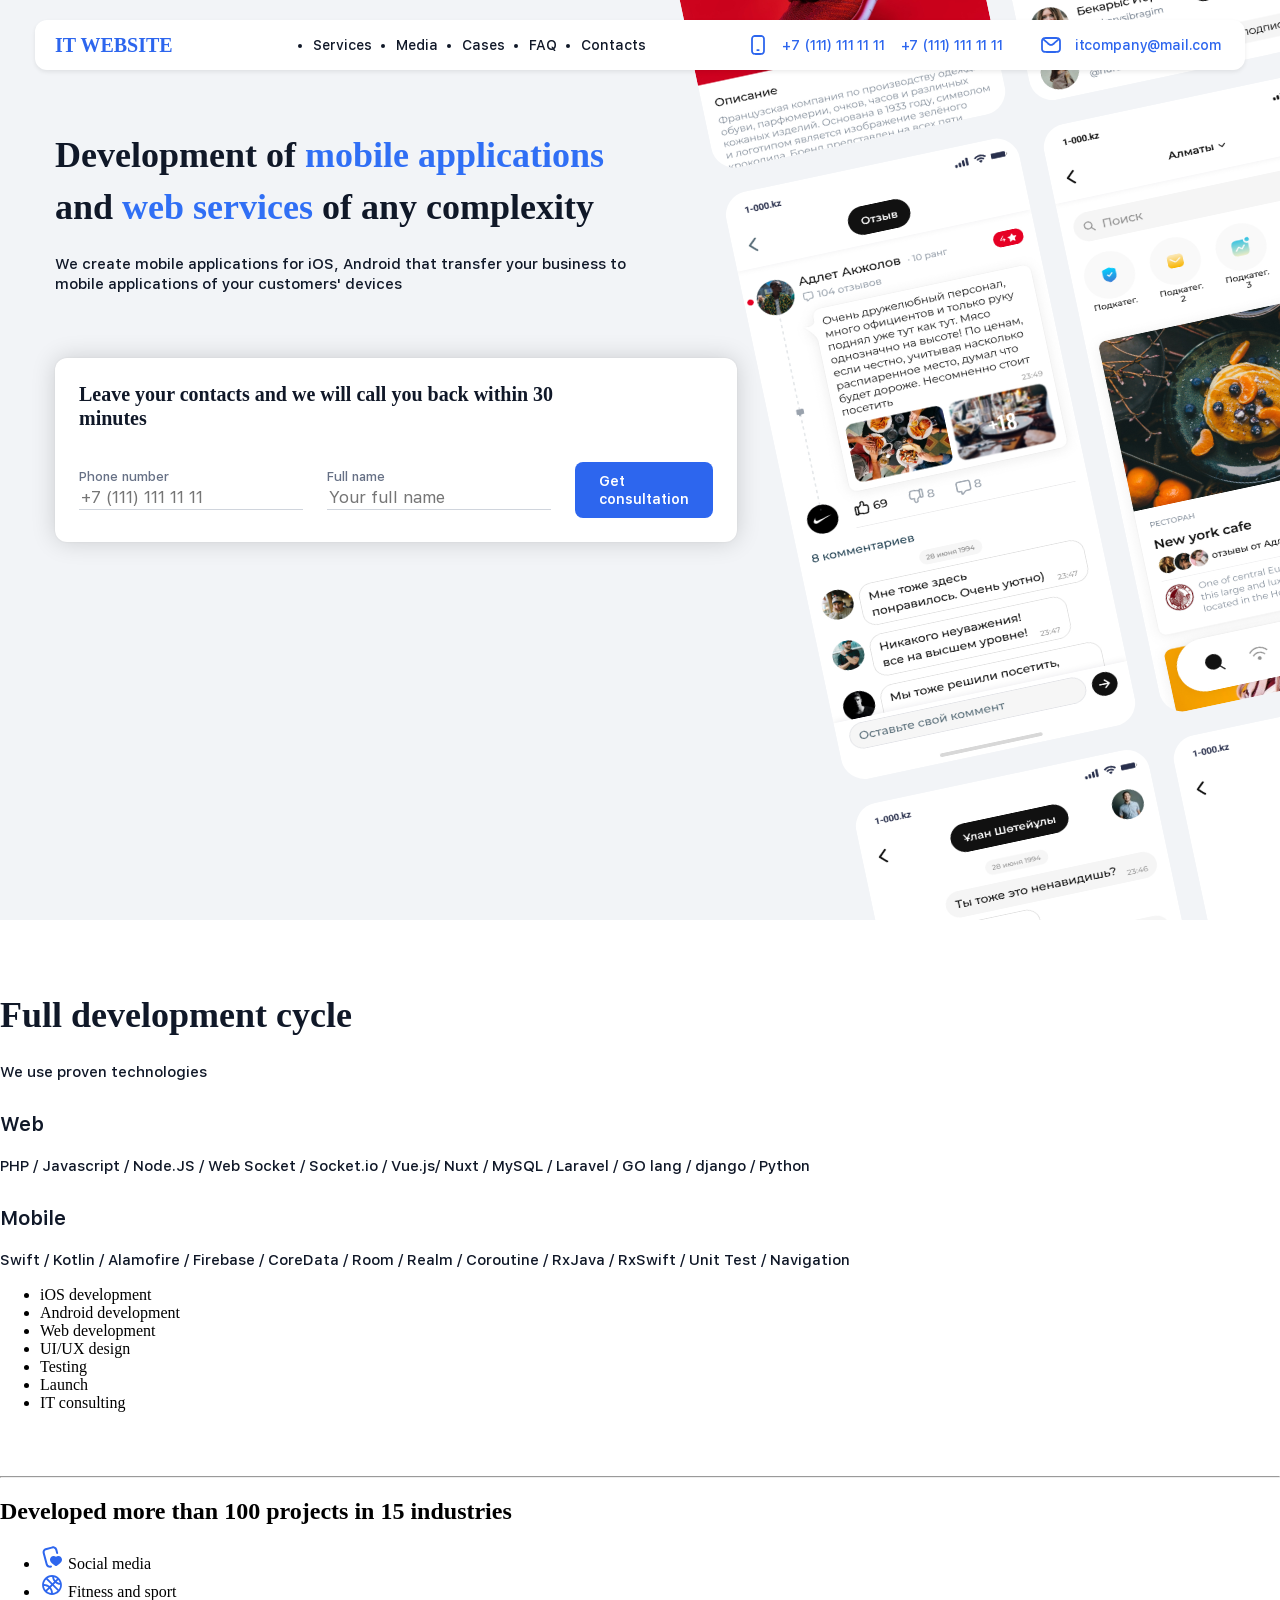
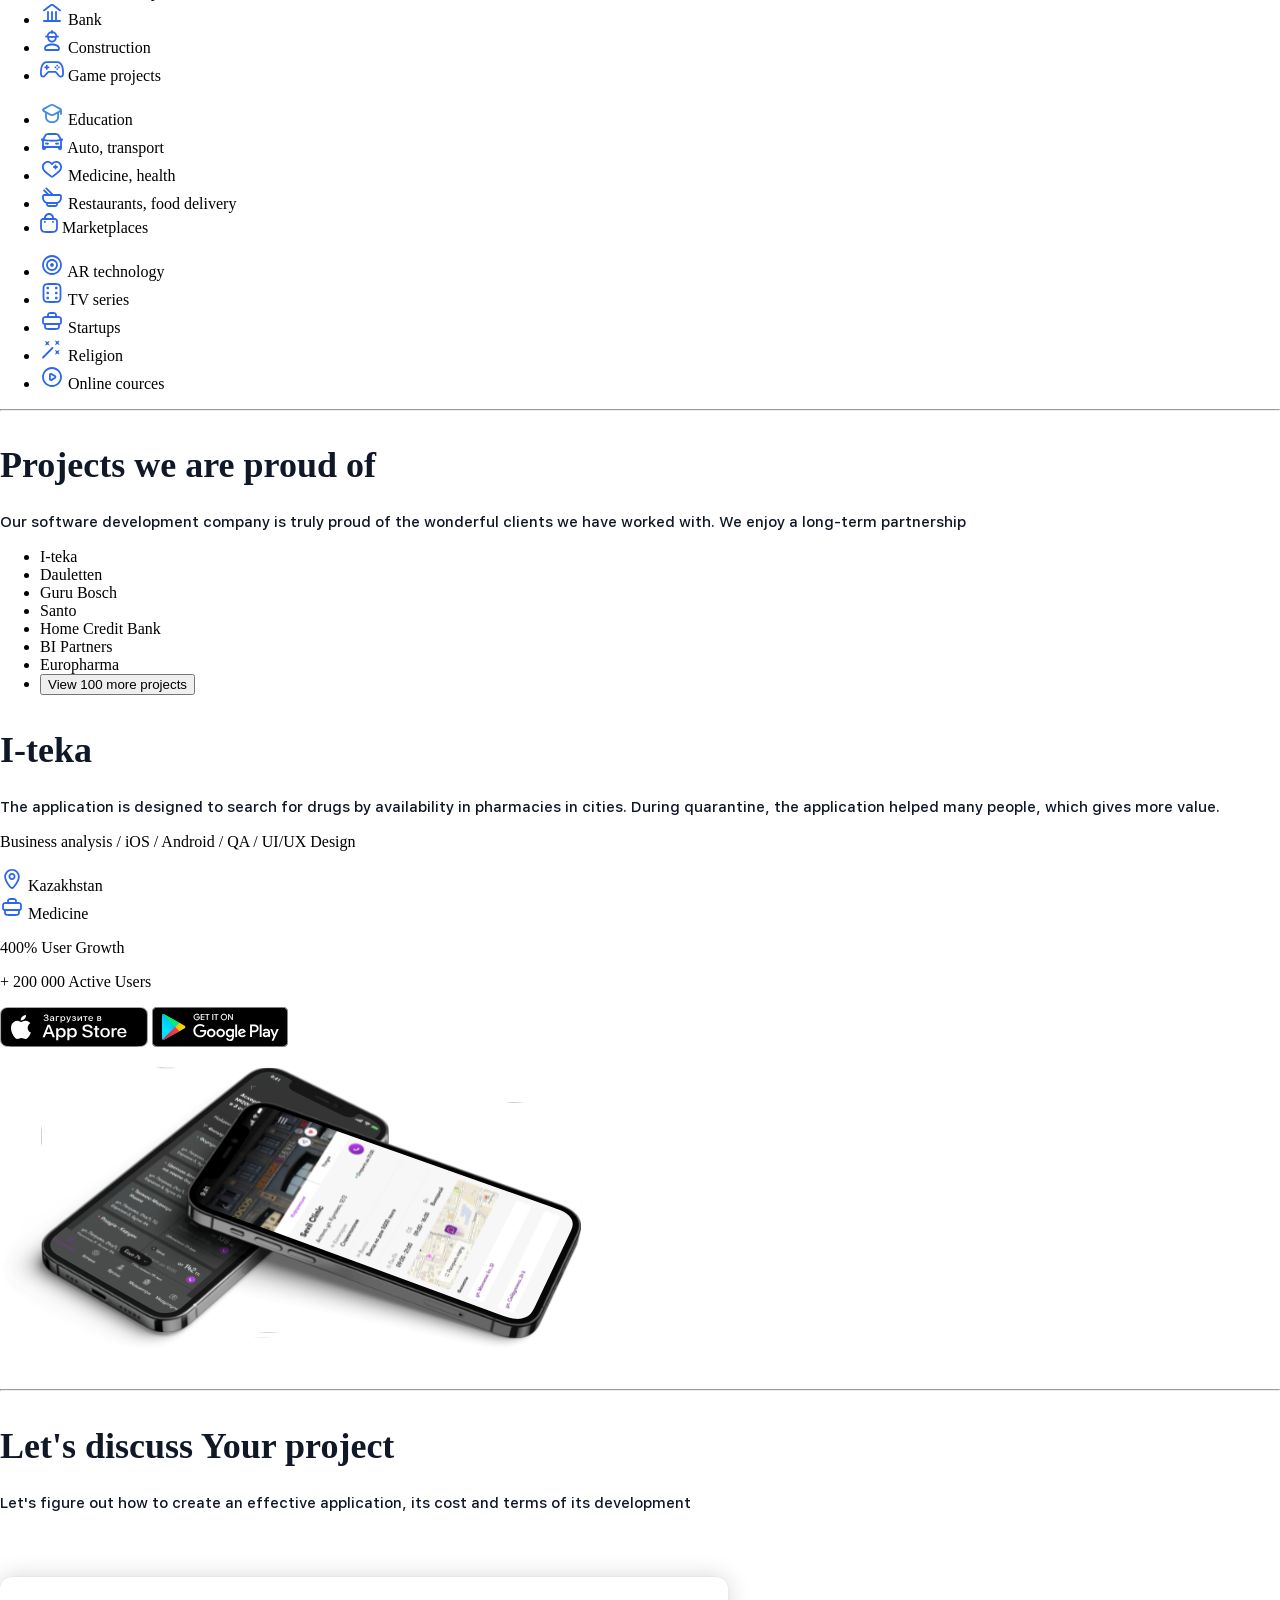
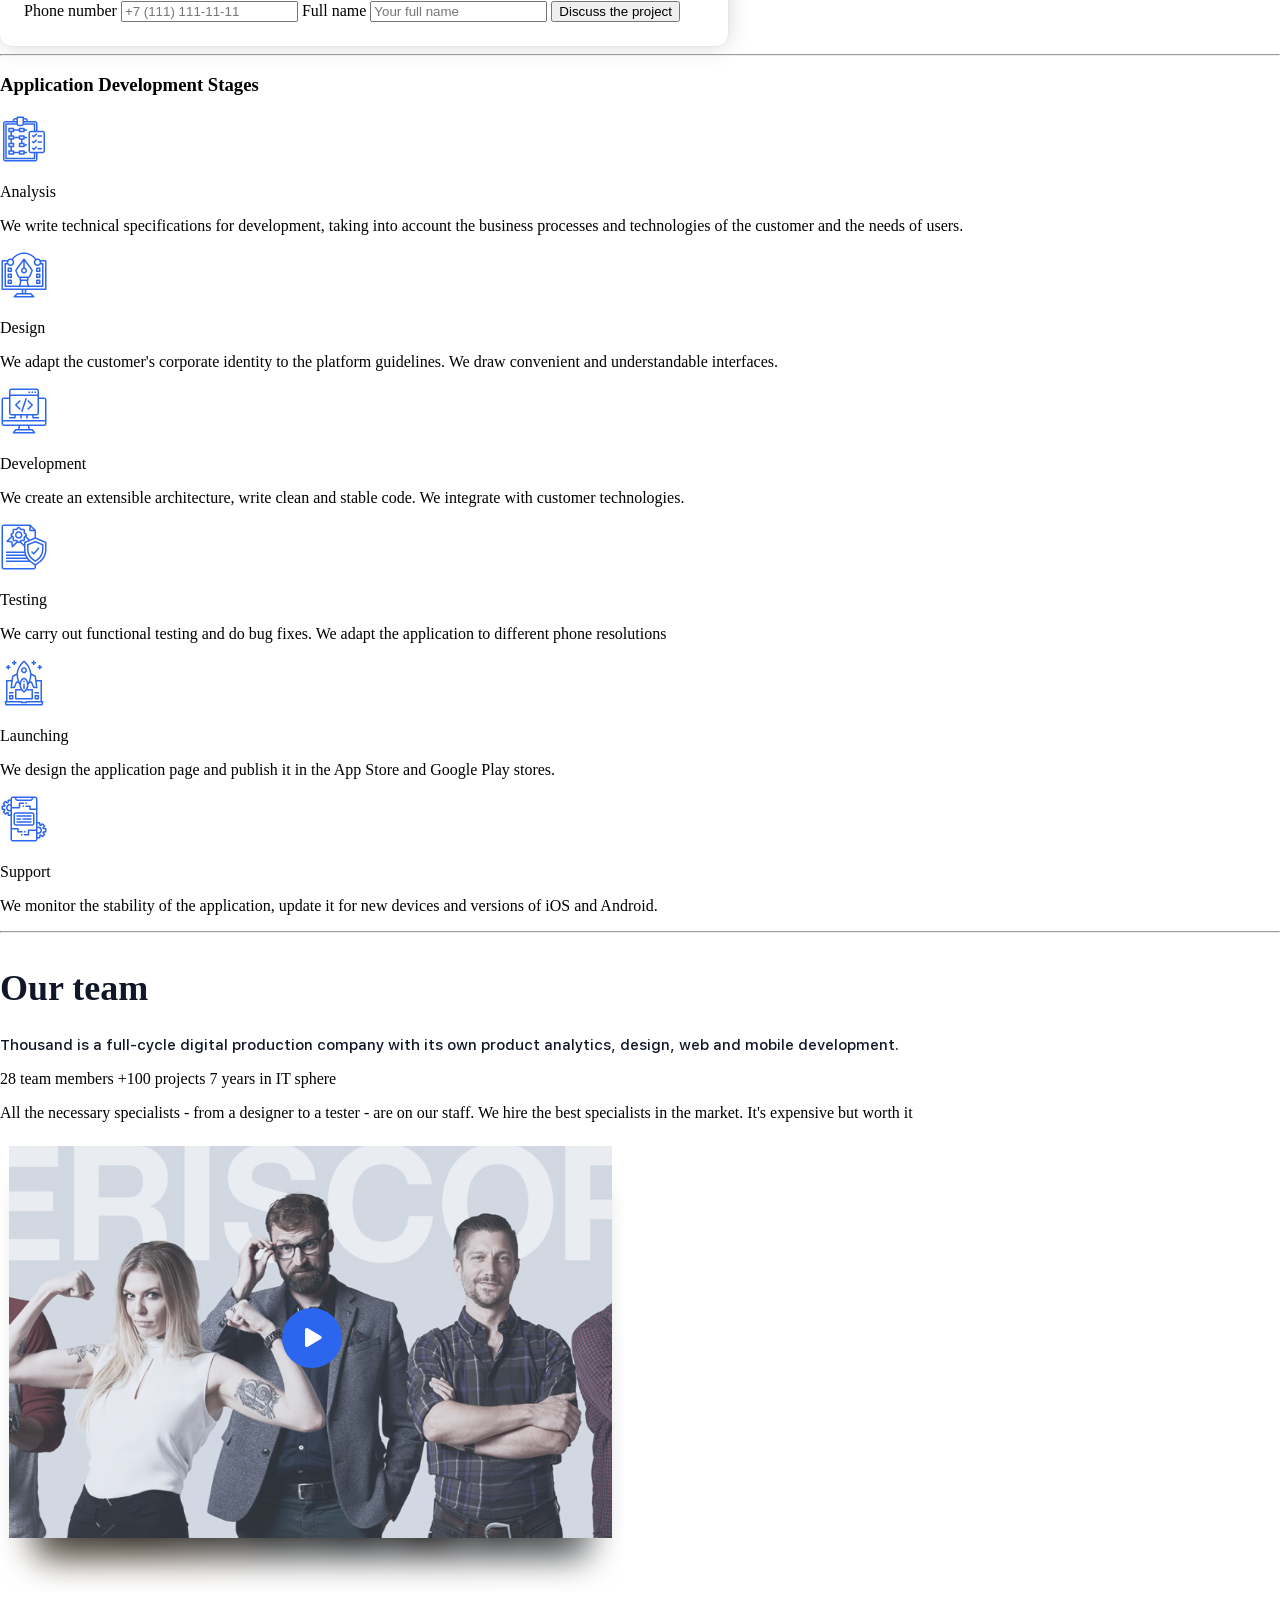
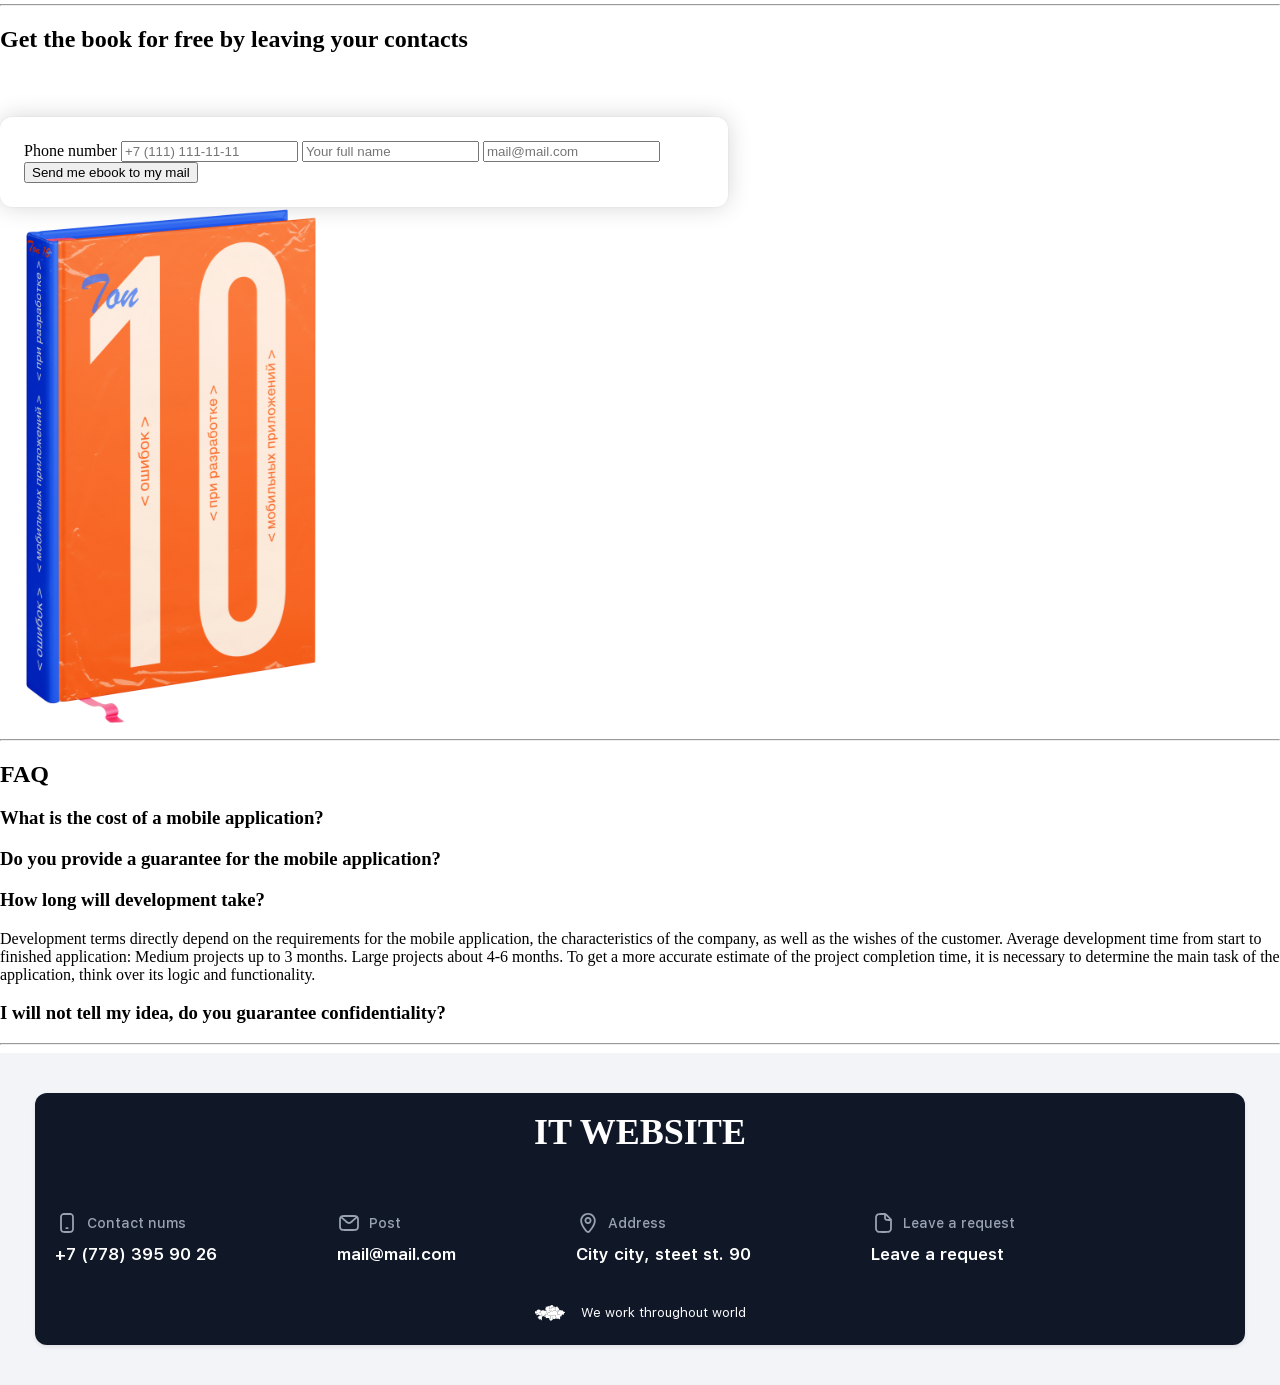
==== commit 389207d4: "fix" ====
--- a/index.html
+++ b/index.html
@@ -11,52 +11,74 @@
 
 <body>
 <header class="header">
-    <h1 class="logo">IT WEBSITE</h1>
-    <nav class="nav">
-        <ul>
-            <li>Services</li>
-            <li>Media</li>
-            <li>Cases</li>
-            <li>FAQ</li>
-            <li>Contacts</li>
-        </ul>
-    </nav>
-    <div class="contacts">
-        <div class="contact">
-            <img src="src/assets/img/mobile.svg">
-            <span>+7 (111) 111 11 11</span>
-            <span>+7 (111) 111 11 11</span>
-        </div>
-        <div class="contact">
-            <img src="src/assets/img/mail.svg">
-            <span>itcompany@mail.com</span>
+    <div class="container">
+        <h1 class="logo">IT WEBSITE</h1>
+        <nav class="nav">
+            <ul>
+                <li>Services</li>
+                <li>Media</li>
+                <li>Cases</li>
+                <li>FAQ</li>
+                <li>Contacts</li>
+            </ul>
+        </nav>
+        <div class="contacts">
+            <div class="contact">
+                <img src="src/assets/img/mobile.svg">
+                <span>+7 (111) 111 11 11</span>
+                <span>+7 (111) 111 11 11</span>
+            </div>
+            <div class="contact">
+                <img src="src/assets/img/mail.svg">
+                <span>itcompany@mail.com</span>
+            </div>
         </div>
     </div>
 </header>
-<hr>
 
 <main class="main">
-    <section class="about">
-        <div class="title">
-            <h2>Development of mobile applications and web services of any complexity</h2>
-            <p>We create mobile applications for iOS, Android that transfer your business to mobile applications of your customers' devices</p>
-        </div>
-        <div class="contact-form">
-            <h3>Leave your contacts and we will call you back within 30 minutes</h3>
-            <form>
-                <label for="phone">Phone number</label>
-                <input type="phone" id="phone" placeholder="+7 (111) 111-11-11">
-
-                <label for="name">Full name</label>
-                <input type="text" id="name" placeholder="Your full name">
-
-                <input type="submit" value="Get consultation">
-            </form>
-        </div>
-    </section>
-    <hr>
+    <section class="about general-group">
+        <div class="container">
+            <div class="left-side">
+                <div class="title">
+                    <h2>Development of <span>mobile applications</span> and <span>web services</span> of any complexity</h2>
+                    <p>We create mobile applications for iOS, Android that transfer your business to mobile applications of your customers' devices</p>
+                </div>
+                <div class="contact-form">
+                    <h3>Leave your contacts and we will call you back within 30 minutes</h3>
+                    <form class="form">
+                    <div class="form-label">
+                        <label>
+                        Phone number
+                        <input type="phone" name="phone" placeholder="+7 (111) 111 11 11">
+                        </label>
+                    </div>
+                    <div class="form-label">
+                        <label>
+                        Full name
+                        <input type="text" name="name" placeholder="Your full name">
+                        </label>
+                    </div>
+                    <button type="submit" class="btn">
+                        Get<br>consultation
+                    </button>
+                    </form>
+                </div>
+            </div>
+            <div class="right-side">
+                <div class="main-images">
+                    <img src="src/assets/img/image1.jpg">
+                    <img src="src/assets/img/image2.jpg">
+                    <img src="src/assets/img/image3.jpg">
+                    <img src="src/assets/img/image4.jpg">
+                    <img src="src/assets/img/image5.jpg">
+                    <img src="src/assets/img/image6.jpg">
+                </div>
+            </div>
+        </div>
+    </section>
     
-    <section class="technologies">
+    <section class="technologies general-group general-group--white">
         <div class="title">
             <h2>Full development cycle</h2>
             <p>We use proven technologies</p>
@@ -336,33 +358,43 @@
     <hr>
 
 </main>
-<footer class="footer">
-    <h2 class="logo">IT WEBSITE</h2>
-    <div class="company-info">
-        <div class="number">
-            <img src="src/assets/img/mobile-gray.svg">
-            <span>Contact nums</span>
-            <span>+7 (778) 395 90 26</span>
-        </div>
-        <div class="post">
-            <img src="src/assets/img/mail-gray.svg">
-            <span>Post</span>
-            <span>mail@mail.com</span>
-        </div>
-        <div class="address">
-            <img src="src/assets/img/place-gray.svg">
-            <span>Address</span>
-            <span>City city, steet st. 90</span>
-        </div>
-        <div class="request">
-            <img src="src/assets/img/document.svg">
-            <span>Leave a request</span>
-            <span>Leave a request</span>
-        </div>
-    </div>
-    <div class="world">
-        <img src="src/assets/img/world.svg">
-        <span>We work throughout world</span>
+<footer class="footer general-group">
+    <div class="container">
+        <h2 class="logo">IT WEBSITE</h2>
+        <div class="company-info">
+            <div class="number">
+                <div class="main-data">
+                    <img src="src/assets/img/mobile-gray.svg">
+                    <span>Contact nums</span>
+                </div>
+                <span>+7 (778) 395 90 26</span>
+            </div>
+            <div class="post">
+                <div class="main-data">
+                    <img src="src/assets/img/mail-gray.svg">
+                    <span>Post</span>
+                </div>
+                <span>mail@mail.com</span>
+            </div>
+            <div class="address">
+                <div class="main-data">
+                    <img src="src/assets/img/place-gray.svg">
+                    <span>Address</span>
+                </div>
+                <span>City city, steet st. 90</span>
+            </div>
+            <div class="request">
+                <div class="main-data">
+                    <img src="src/assets/img/document.svg">
+                    <span>Leave a request</span>
+                </div>
+                <span>Leave a request</span>
+            </div>
+        </div>
+        <div class="world">
+            <img src="src/assets/img/world.svg">
+            <span>We work throughout world</span>
+        </div>
     </div>
 </footer>
 </body>
--- a/src/assets/styles/style.css
+++ b/src/assets/styles/style.css
@@ -1,718 +1,314 @@
-html {
-  font-family: "Inter", sans-serif;
-  font-weight: 400;
-}
-
-* {
-  box-sizing: border-box;
-}
-*:before, *:after {
-  box-sizing: border-box;
-}
-
-li {
-  list-style-type: none;
-}
-
-a {
-  color: inherit;
-  text-decoration: none;
-}
-a:visited, a:hover {
-  color: inherit;
-  text-decoration: none;
-}
-a:focus, a:active {
-  outline: none;
-}
-
-button, input[type=submit] {
-  display: inline-block;
-  box-shadow: none;
-  background-color: transparent;
-  cursor: pointer;
-  border: none;
-}
-
-button::-moz-focus-inner {
-  padding: 0;
-  border: none;
-}
-
-@font-face {
-  font-family: "Inter";
-  src: local("Inter"), local("Inter-Bold"), local("Inter Bold"), url("../../../static/fonts/Inter-Bold.ttf") format("truetype"), url("../../../static/fonts/Inter-Bold.woff2") format("woff");
-  font-weight: 700;
-}
-@font-face {
-  font-family: "Inter";
-  src: url("../../../static/fonts/Inter_28pt-Boldltalic.ttf") format("truetype"), url("../../../static/fonts/Inter_28pt-Boldltalic.woff2") format("woff2");
-  font-weight: 700;
-  font-style: italic;
-}
-@font-face {
-  font-family: "Inter";
-  src: local("Inter"), local("Inter-Medium"), local("Inter Medium"), url("../../../static/fonts/Inter-Medium.ttf") format("truetype"), url("../../../static/fonts/Inter-Medium.woff2") format("woff");
-  font-weight: 500;
-}
-@font-face {
-  font-family: "Inter";
-  src: url("../../../static/fonts/Inter_28pt-Mediumitalic.ttf") format("truetype"), url("../../../static/fonts/Inter_28pt-Mediumitalic.woff2") format("woff2");
-  font-weight: 500;
-  font-style: italic;
-}
-@font-face {
-  font-family: "Inter";
-  src: local("Inter"), local("Inter-Regular"), local("Inter Regular"), url("../../../static/fonts/Inter-Regular.ttf") format("truetype"), url("../../../static/fonts/Inter-Regular.woff2") format("woff");
-  font-weight: 400;
-}
-@font-face {
-  font-family: "Inter";
-  src: url("../../../static/fonts/Inter_28pt-Thin.ttf") format("truetype"), url("../../../static/fonts/Inter_28pt-Thin.woff2") format("woff2");
-  font-weight: 100;
-  font-style: normal;
-}
-@font-face {
-  font-family: "Inter";
-  src: url("../../../static/fonts/Inter_28pt-ThinItalic.ttf") format("truetype"), url("../../../static/fonts/Inter_28pt-ThinItalic.woff2") format("woff2");
-  font-weight: 100;
-  font-style: italic;
-}
-@font-face {
-  font-family: "SFProText";
-  src: local("SFProText"), local("SFProText-Bold"), local("SFProText Bold"), url("../../../static/fonts/SFProText-Bold.ttf") format("truetype"), url("../../../static/fonts/SFProText-Bold.woff2") format("woff");
-  font-weight: 700;
-}
-@font-face {
-  font-family: "SFProText";
-  src: local("SFProText"), local("SFProText-Semibold"), local("SFProText Semibold"), url("../../../static/fonts/SFProText-Semibold.ttf") format("truetype"), url("../../../static/fonts/SFProText-Semibold.woff2") format("woff");
-  font-weight: 600;
-}
-@font-face {
-  font-family: "SFProText";
-  src: local("SFProText"), local("SFProText-Medium"), local("SFProText Medium"), url("../../../static/fonts/SFProText-Medium.ttf") format("truetype"), url("../../../static/fonts/SFProText-Medium.woff2") format("woff");
-  font-weight: 500;
-}
-@font-face {
-  font-family: "SFProText";
-  src: local("SFProText"), local("SFProText-Regular"), local("SFProText Regular"), url("../../../static/fonts/SFProText-Regular.ttf") format("truetype"), url("../../../static/fonts/SFProText-Regular.woff2") format("woff");
-  font-weight: 400;
-}
-.bold {
-  font-family: "Inter", sans-serif;
-  font-weight: 700;
-}
-
-.medium {
-  font-family: "Inter", sans-serif;
-  font-weight: 500;
-}
-
-/* general */
-body {
-  margin: 0;
-  overflow-x: hidden;
-  color: #101828;
-  font-family: "SFProText";
-  font-style: normal;
-}
-
-.container {
-  max-width: 1124px;
-  padding: 0 15px;
-  margin: 0 auto;
-}
-
-.general-group {
-  padding: 40px 0;
-  background: #F2F4F7;
-}
-
-.general-group--white {
-  background-color: #FFF;
-}
-
-.title h2 {
-  font-family: "Inter";
-  font-size: 36px;
-  font-weight: 700;
-  line-height: 144%;
-  margin-bottom: 20px;
-}
-.title h3 {
-  font-family: "SFProText";
-  font-size: 20px;
-  font-weight: 600;
-  line-height: 24px;
-  margin-top: 30px;
-}
-.title p {
-  margin-top: 0;
-  font-size: 15px;
-  font-weight: 500;
-  line-height: 20px;
-}
-.title span {
-  color: #306FF5;
-}
-
-.btn {
-  border-radius: 8px;
-  border: 0;
-  background: #2D66EE;
-  padding: 10px 24px;
-  color: #FFF;
-  font-size: 14px;
-  font-weight: 600;
-  line-height: 18px;
-  text-align: left;
-}
-
-.form-label {
-  display: flex;
-  flex-direction: column;
-  padding-right: 24px;
-  gap: 10px;
-}
-.form-label label {
-  color: #667085;
-  font-size: 13px;
-  font-weight: 500;
-  line-height: 16px;
-}
-.form-label input {
-  border: 0;
-  border-bottom: 0.7px solid #D0D5DD;
-  font-size: 17px;
-  font-weight: 400;
-  line-height: 22px;
-  max-width: 220px;
-}
-
-/* header */
-.header {
-  position: fixed;
-  width: 100%;
-  z-index: 10;
-  margin: auto 15px;
-}
-.header .container {
-  display: flex;
-  padding: 0 20px;
-  border-radius: 12px;
-  box-shadow: 0px 2px 4px 0px rgba(0, 0, 0, 0.08);
-  justify-content: space-between;
-  align-items: center;
-  background-color: #FFF;
-  margin-top: 20px;
-}
-
-h1.logo {
-  color: #2D66EE;
-  font-family: "Inter";
-  font-size: 20px;
-  font-weight: 700;
-  line-height: 18px;
-}
-
-.nav ul {
-  display: flex;
-  gap: 24px;
-}
-.nav li {
-  font-size: 14px;
-  font-weight: 500;
-  line-height: 18px;
-}
-
-.contacts {
-  display: flex;
-  gap: 32px;
-  color: #2D66EE;
-  font-size: 14px;
-  font-weight: 500;
-  line-height: 18px;
-}
-
-.mob, .mail {
-  display: flex;
-  align-items: center;
-  gap: 8px;
-}
-
-.mob {
-  gap: 0;
-}
-.mob span {
-  padding: 0 4px;
-}
-
-.menu-icon {
-  width: 40px;
-  height: 30px;
-  position: relative;
-  display: none;
-}
-.menu-icon::after {
-  bottom: 0;
-  transition: transform 0.3s, bottom 0.3s 0.3s;
-}
-.menu-icon::before {
-  top: 0;
-  transition: transform 0.3s, top 0.3s 0.3s;
-  content: "";
-  display: block;
-  width: 100%;
-  height: 5px;
-  background-color: #2D66EE;
-  position: absolute;
-  left: 0;
-}
-.menu-icon::after {
-  content: "";
-  display: block;
-  width: 100%;
-  height: 5px;
-  background-color: #2D66EE;
-  position: absolute;
-  left: 0;
-}
-
-.menu-icon__line {
-  position: absolute;
-  display: block;
-  width: 100%;
-  height: 5px;
-  background-color: #2D66EE;
-  left: 0;
-  top: 44%;
-}
-
-.menu-icon--active {
-  position: absolute;
-  top: 5%;
-  left: 85%;
-}
-.menu-icon--active .menu-icon__line {
-  display: none;
-}
-.menu-icon--active::before {
-  background-color: #98A2B3;
-  width: 60%;
-  height: 3px;
-  transform: translateY(-50%) rotate(45deg);
-  top: 50%;
-  transition: top 0.3s, transform 0.3s 0.3s;
-}
-.menu-icon--active::after {
-  background-color: #98A2B3;
-  width: 60%;
-  height: 3px;
-  transform: translateY(50%) rotate(-45deg);
-  bottom: 50%;
-  transition: bottom 0.3s, transform 0.3s 0.3s;
-}
-
-.hidden {
-  display: none;
-}
-
-/* about */
-.about {
-  position: relative;
-  padding-top: 100px;
-}
-.about .container {
-  display: flex;
-  max-height: 780px;
-  gap: 40px;
-}
-.about .title {
-  max-width: 580px;
-}
-
-.contact-form {
-  border-radius: 12px;
-  padding: 24px;
-  box-shadow: 0px 0px 24px 0px rgba(0, 0, 0, 0.16), 0px 0px 2px 0px rgba(0, 0, 0, 0.08);
-  max-width: 680px;
-  background-color: #FFF;
-  margin-top: 64px;
-}
-.contact-form h3 {
-  margin-top: 0;
-  margin-bottom: 32px;
-  max-width: 500px;
-  font-family: "Inter";
-  font-size: 20px;
-  font-weight: 700;
-  line-height: 24px;
-}
-
-.form {
-  display: flex;
-  align-items: center;
-}
-
-.main-images {
-  transform: rotate(-12deg);
-  overflow: hidden;
-  display: flex;
-  position: absolute;
-  left: 66%;
-  top: -600px;
-}
-.main-images .right-col {
-  position: relative;
-  top: -1800px;
-  margin-left: -40px;
-  animation: moveTwo 8s infinite linear;
-}
-.main-images .left-col {
-  animation: moveOne 8s infinite linear;
-}
-
-.left-img {
-  width: 450px;
-}
-
-.right-img {
-  width: 280px;
-}
-
-@keyframes moveOne {
-  0% {
-    transform: translate(0, 0);
-  }
-  100% {
-    transform: translate(0, -48.5%);
-  }
-}
-@keyframes moveTwo {
-  0% {
-    transform: translate(0, 0);
-  }
-  100% {
-    transform: translate(0, 50%);
-  }
-}
-/* technologies */
+@import "./global.css";
+@import "./fonts.css";
+@import "./utils.css";
+
+.test {
+    color: yellow !important;
+}
+
+.test {
+    color: red !important;
+}
+
+@media (max-width: 768px) {
+    body {
+        background-color: black;
+    }
+}
+
 .technologies {
   position: relative;
   z-index: 2;
 }
-.technologies .container {
-  display: flex;
-  align-items: center;
-  gap: 230px;
-}
-.technologies p {
-  color: #344054;
-  font-size: 17px;
-  font-weight: 400;
-  line-height: 22px;
-  max-width: 510px;
-}
-.technologies span {
-  color: #2D66EE;
-}
-.technologies a:after {
-  content: "";
-  display: block;
-  height: 0.5px;
-  background-color: #2D66EE;
-  position: absolute;
-  left: 10;
-  width: 0%;
-  transition: 1s;
-}
-.technologies a:hover:after {
-  width: 100%;
-  transition: ease-out 1s;
-}
-
-.links ul {
-  margin-top: 30px;
-  display: flex;
-  flex-direction: column;
-  gap: 24px;
-}
-.links li {
-  display: flex;
-  gap: 10px;
-}
-.links a {
-  position: relative;
-}
-
-.developed-projects, .main-projects, .discuss-form, .development-stages {
-  position: relative;
-  z-index: 2;
-}
-
-/* footer */
-.footer {
-  width: 100%;
-  margin: auto 15px;
-}
+
+/* COMMON */
+
+body {
+    margin: 0;
+}
+
+.container {
+    max-width: 1170px;
+    margin: 0 auto;
+}
+
+.general-group {
+    padding: 40px 0;
+    background: #F2F4F7;
+}
+
+.general-group--white {
+    background-color: #FFF;
+}
+
+.title h2 {
+    color: #101828;
+    font-family: "Inter";
+    font-size: 36px;
+    font-style: normal;
+    font-weight: 700;
+    line-height: 144%;
+    margin-bottom: 20px;
+}
+
+.title h3 {
+    color:  #101828;
+    font-family: "SFProText";
+    font-size: 20px;
+    font-style: normal;
+    font-weight: 600;
+    line-height: 24px; 
+    margin-top: 30px;
+}
+
+.title p {
+    margin-top: 0;
+    color: #101828;
+    font-family: "SFProText";
+    font-size: 15px;
+    font-style: normal;
+    font-weight: 500;
+    line-height: 20px; 
+}
+
+.title span {
+    color: #306FF5;
+}
+
+.btn {
+    border-radius: 8px;
+    border: 0;
+    background:  #2D66EE;
+    padding: 10px 24px;
+    color: #FFF;
+    font-family: "SFProText";
+    font-size: 14px;
+    font-style: normal;
+    font-weight: 600;
+    line-height: 18px;
+    text-align: left;
+}
+
+.form-label {
+    display: flex;
+    flex-direction: column;
+    padding-right: 24px;
+    gap: 10px;
+}
+
+.form-label label {
+    color: #667085;
+    font-family: "SFProText";
+    font-size: 13px;
+    font-style: normal;
+    font-weight: 500;
+    line-height: 16px; 
+}
+
+.form-label input {
+    border: 0;
+    border-bottom: 0.7px solid #D0D5DD;
+    color: #101828;
+    font-family: "SFProText";
+    font-size: 17px;
+    font-style: normal;
+    font-weight: 400;
+    line-height: 22px;
+    max-width: 220px;
+}
+
+/* HEADER */
+
+.header {
+    position: fixed;
+    width: 100%;
+    z-index: 10;
+}
+
+.header .container {
+    display: flex;
+    padding: 0 20px;
+    border-radius: 12px;
+    box-shadow: 0px 2px 4px 0px rgba(0, 0, 0, 0.08);
+    justify-content: space-between;
+    align-items: center;
+    background-color: #FFF;
+    margin-top: 20px;
+}   
+
+.header .logo {
+    color: #2D66EE;
+    font-family: "Inter";
+    font-size: 20px;
+    font-style: normal;
+    font-weight: 700;
+    line-height: 18px; 
+}
+
+.nav ul {
+    display: flex;
+    gap: 24px;
+}
+
+.nav li {
+    color: #101828;
+    font-family: "SFProText";
+    font-size: 14px;
+    font-style: normal;
+    font-weight: 500;
+    line-height: 18px;
+}
+
+.contacts {
+    display: flex;
+    gap: 32px;
+    color: #2D66EE;
+    font-family: "SFProText";
+    font-size: 14px;
+    font-style: normal;
+    font-weight: 500;
+    line-height: 18px;
+    letter-spacing: -0.154px;
+}
+
+.contact {
+    display: flex;
+    align-items: center;
+    gap: 8px;
+}
+
+.contact span {
+    padding: 0 4px;
+}
+
+/* ABOUT */
+
+.about {
+    position: relative;
+    padding-top: 100px;
+}
+
+.about .container {
+    display: flex;
+    max-height: 780px;
+    gap: 40px;
+}
+
+.about .title {
+    max-width: 580px;
+}
+
+.contact-form {
+    border-radius: 12px;
+    padding: 24px;
+    box-shadow: 0px 0px 24px 0px rgba(0, 0, 0, 0.16), 0px 0px 2px 0px rgba(0, 0, 0, 0.08);
+    max-width: 680px;
+    background-color: #FFF;
+    margin-top: 64px;
+}
+
+.contact-form h3 {
+    margin-top: 0;
+    margin-bottom: 32px;
+    max-width: 500px;
+    color:#101828;
+    font-family: "Inter";
+    font-size: 20px;
+    font-style: normal;
+    font-weight: 700;
+    line-height: 24px;
+}
+
+.form {
+    display: flex;
+    align-items: center;
+}
+
+.main-images {
+    display: grid;
+    grid-template-columns: 1fr 1fr;
+    gap: 25px;
+    position: relative;
+    top: -600px;
+    transform: rotate(-12deg);
+}
+
+.main-images img {
+    width: 300px;
+    height: 600px;
+    border-radius: 24px;
+}
+
+/* FOOTER */
+
 .footer .container {
-  padding: 0px 20px;
-  display: flex;
-  flex-direction: column;
-  border-radius: 12px;
-  box-shadow: 0px 2px 4px 0px rgba(0, 0, 0, 0.08);
-  align-items: center;
-  gap: 40px;
-  background-color: #101828;
-}
-.footer h1 {
-  color: #FFF;
-  font-family: "Inter";
-  font-size: 36px;
-  font-weight: 700;
-  line-height: 18px;
+    padding: 0px 20px;
+    display: flex;
+    flex-direction: column;
+    border-radius: 12px;
+    box-shadow: 0px 2px 4px 0px rgba(0, 0, 0, 0.08);
+    align-items: center;
+    gap: 40px;
+    background-color: #101828;
+}
+
+.footer .logo {
+    color: #FFF;
+    font-family: "Inter";
+    font-size: 36px;
+    font-style: normal;
+    font-weight: 700;
+    line-height: 18px;
 }
 
 .company-info {
-  display: flex;
-  align-self: flex-start;
-  gap: 120px;
-}
+    display: flex;
+    align-self: flex-start;
+    gap: 120px;
+}
+
 .company-info span {
-  color: #FFF;
-  font-size: 17px;
-  font-weight: 600;
-  line-height: 22px;
+    color: #FFF;
+    font-family: "SFProText";
+    font-size: 17px;
+    font-style: normal;
+    font-weight: 600;
+    line-height: 22px;
 }
 
 .number, .post, .address, .request {
-  display: flex;
-  flex-direction: column;
-  gap: 8px;
+    display: flex;
+    flex-direction: column;
+    gap: 8px;
 }
 
 .main-data {
-  display: flex;
-  align-items: center;
-  gap: 8px;
-}
+    display: flex;
+    align-items: center;
+    gap: 8px;
+}
+
 .main-data span {
-  color: #98A2B3;
-  font-size: 14px;
-  font-weight: 500;
-  line-height: 18px;
+    color: #98A2B3;
+    font-family: "SFProText";
+    font-size: 14px;
+    font-style: normal;
+    font-weight: 500;
+    line-height: 18px;
 }
 
 .world {
-  padding-bottom: 24px;
-  display: flex;
-  gap: 15px;
-}
+    padding-bottom: 24px;
+    display: flex;
+    gap: 15px;
+}
+
 .world span {
-  color: var(--White, #FFF);
-  font-size: 13px;
-  font-weight: 400;
-  line-height: 16px;
-}
-
-@media (max-width: 1439px) {
-  /* header */
-  .header {
-    margin: 0 auto;
-  }
-  .header .container {
-    min-height: 90px;
-  }
-  .nav, .mob {
-    display: none;
-  }
-  .menu-icon {
-    display: block;
-  }
-  .header--mobile .container {
-    min-height: 100vh;
-    padding-top: 140px;
-    flex-direction: column;
-    margin-top: 0;
-  }
-  .header--mobile h1 {
-    font-size: 48px;
-    margin-bottom: 36px;
-  }
-  .header--mobile ul {
-    flex-direction: column;
-    align-items: center;
-    padding: 0;
-    margin-bottom: 52px;
-  }
-  .header--mobile li {
-    padding: 16px 0;
-    font-size: 36px;
-  }
-  .header--mobile .mob {
-    display: flex;
-    align-items: center;
-  }
-  .header--mobile .contacts {
-    margin-bottom: 130px;
-  }
-  .header--mobile .nav, .header--mobile .mob {
-    display: flex;
-  }
-  .mob span:first-of-type {
-    padding-right: 32px;
-  }
-  .header--mobile .hidden {
-    display: inline-block;
-  }
-  /* about */
-  .about .container {
-    max-height: 650px;
-  }
-  .about .title {
-    min-width: 380px;
-  }
-  .about .title h2 {
-    width: 70%;
-  }
-  .about .left-side {
-    z-index: 2;
-  }
-  .title h2 {
-    font-size: 28px;
-  }
-  .title p {
-    width: 70%;
-  }
-  .contact-form {
-    width: 70%;
-  }
-  .contact-form h3 {
-    font-size: 16px;
-  }
-  .form {
-    flex-direction: column;
-    gap: 32px;
-    align-items: start;
-  }
-  /* technologies */
-  .technologies .container {
-    justify-content: space-between;
-    gap: 100px;
-  }
-  .technologies p {
-    min-width: 350px;
-  }
-  .links ul {
-    margin-top: 200px;
-    min-width: 250px;
-  }
-  /* FOOTER */
-  .footer {
-    margin: 0 auto;
-    padding-bottom: 0;
-  }
-  .footer .container {
-    padding: 0 50px;
-  }
-  .company-info {
-    gap: 50px;
-    align-self: auto;
-  }
-  .number span, .post span, .address span, .request span {
-    font-size: 12px;
-  }
-}
-@media (max-width: 767px) {
-  /* header */
-  .mail {
-    display: none;
-  }
-  .header--mobile h1 {
-    font-size: 20px;
-  }
-  .header--mobile li {
-    font-size: 24px;
-    padding: 10px 0;
-  }
-  .header--mobile .mail {
-    display: flex;
-    justify-content: center;
-  }
-  .header--mobile .contacts {
-    flex-direction: column;
-  }
-  /* about */
-  .about .container {
-    flex-direction: column;
-    min-height: 1100px;
-  }
-  .about .title {
-    background-color: #F2F4F7;
-    margin-left: -20px;
-    padding-left: 20px;
-  }
-  .left-side {
-    display: flex;
-    flex-direction: column;
-    gap: 350px;
-  }
-  .left-side .contact-form {
-    align-items: flex-end;
-  }
-  .contact-form {
-    position: relative;
-    z-index: 5;
-    width: 100%;
-  }
-  .main-images {
-    top: 100px;
-    left: 20%;
-  }
-  .main-images img {
-    width: 60%;
-  }
-  .main-images .left-col {
-    position: relative;
-    top: 300px;
-    animation: moveOne--mobile 8s infinite linear;
-  }
-  .main-images .right-col {
-    position: relative;
-    top: -400px;
-    margin-left: -120px;
-  }
-  @keyframes moveOne--mobile {
-    0% {
-      transform: translate(0, 0);
-    }
-    100% {
-      transform: translate(0, -50%);
-    }
-  }
-  /* technologies */
-  .technologies .container {
-    flex-direction: column;
-    align-items: flex-start;
-    gap: 30px;
-  }
-  .technologies p {
-    min-width: auto;
-  }
-  .technologies ul {
-    margin-top: 0;
-    padding-left: 0;
-  }
-  .technologies li {
-    font-size: 20px;
-  }
-  /* footer */
-  .footer .company-info {
-    flex-wrap: wrap;
-    justify-content: space-evenly;
-    padding-left: 60px;
-  }
-  .number, .post, .address, .request {
-    min-width: 190px;
-  }
-}/*# sourceMappingURL=style.css.map */+    color: var(--White, #FFF);
+    font-family: "SFProText";
+    font-size: 13px;
+    font-style: normal;
+    font-weight: 400;
+    line-height: 16px;
+}
+
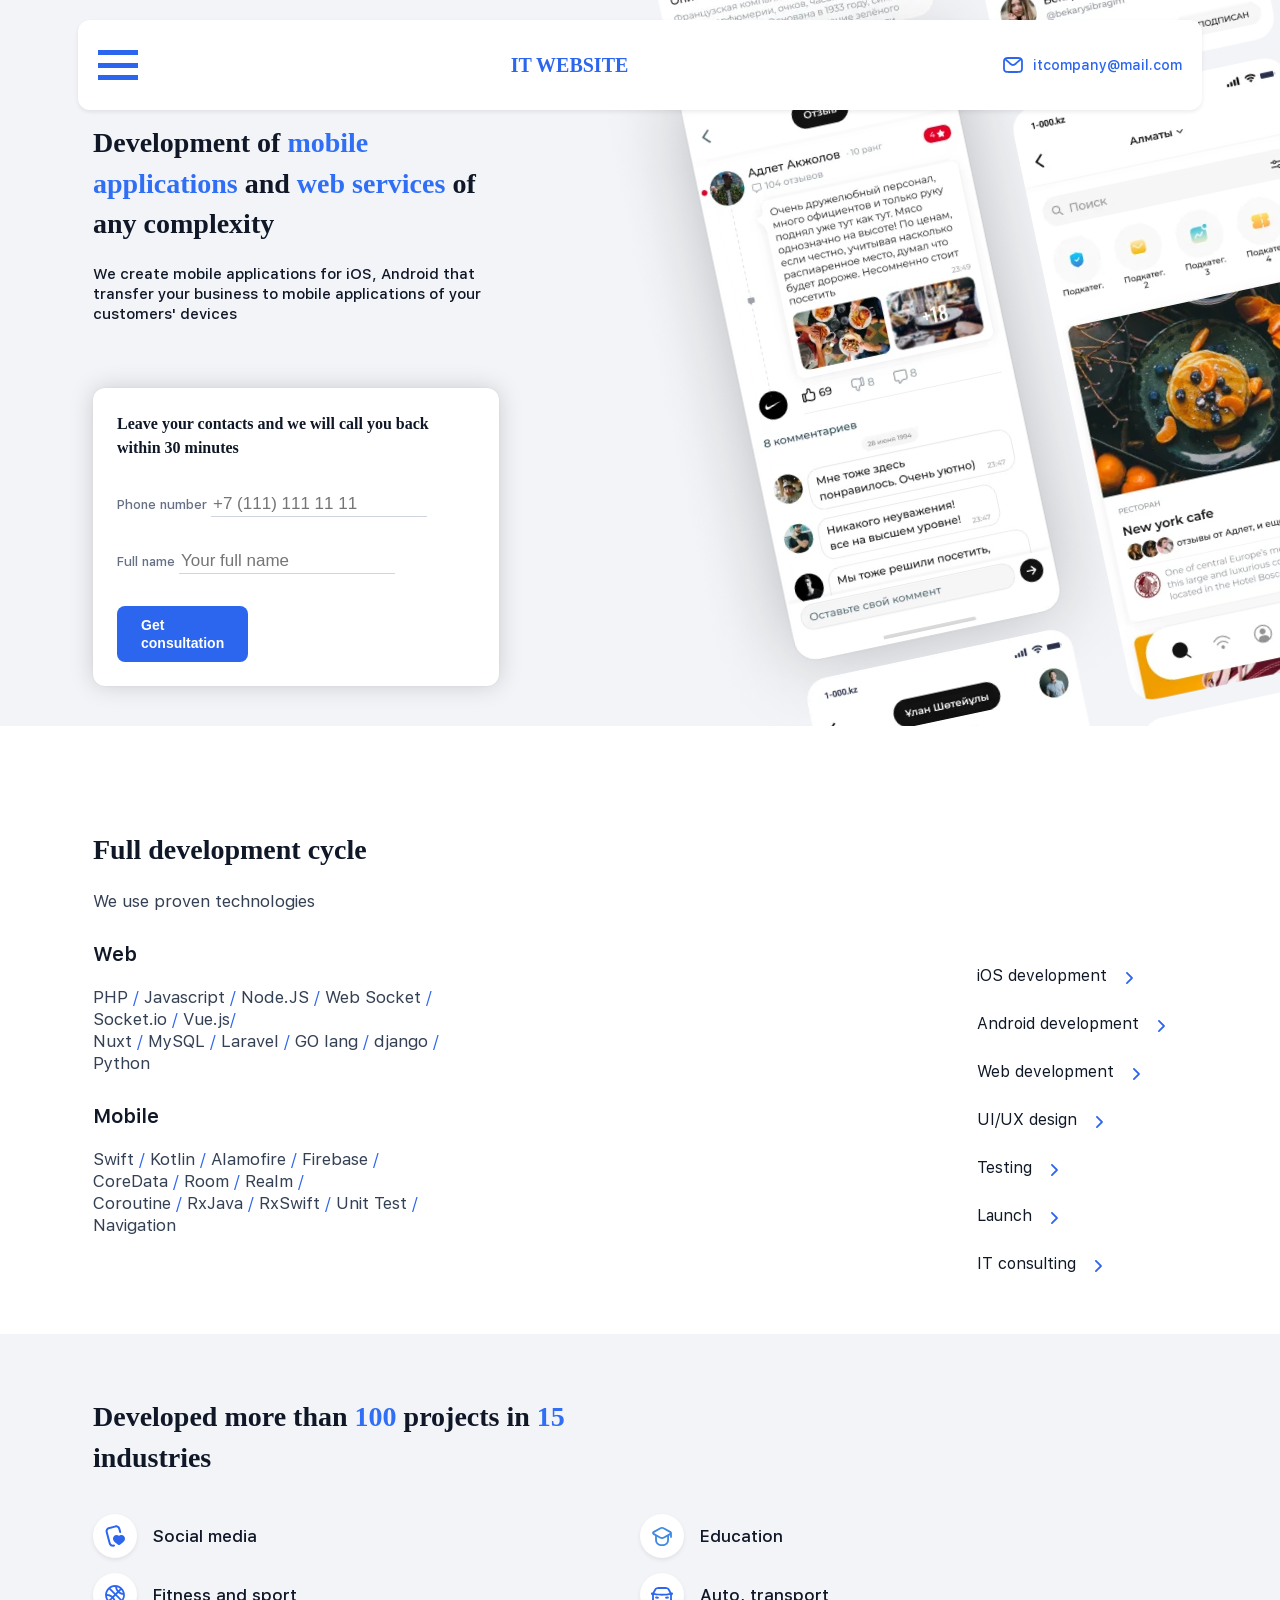
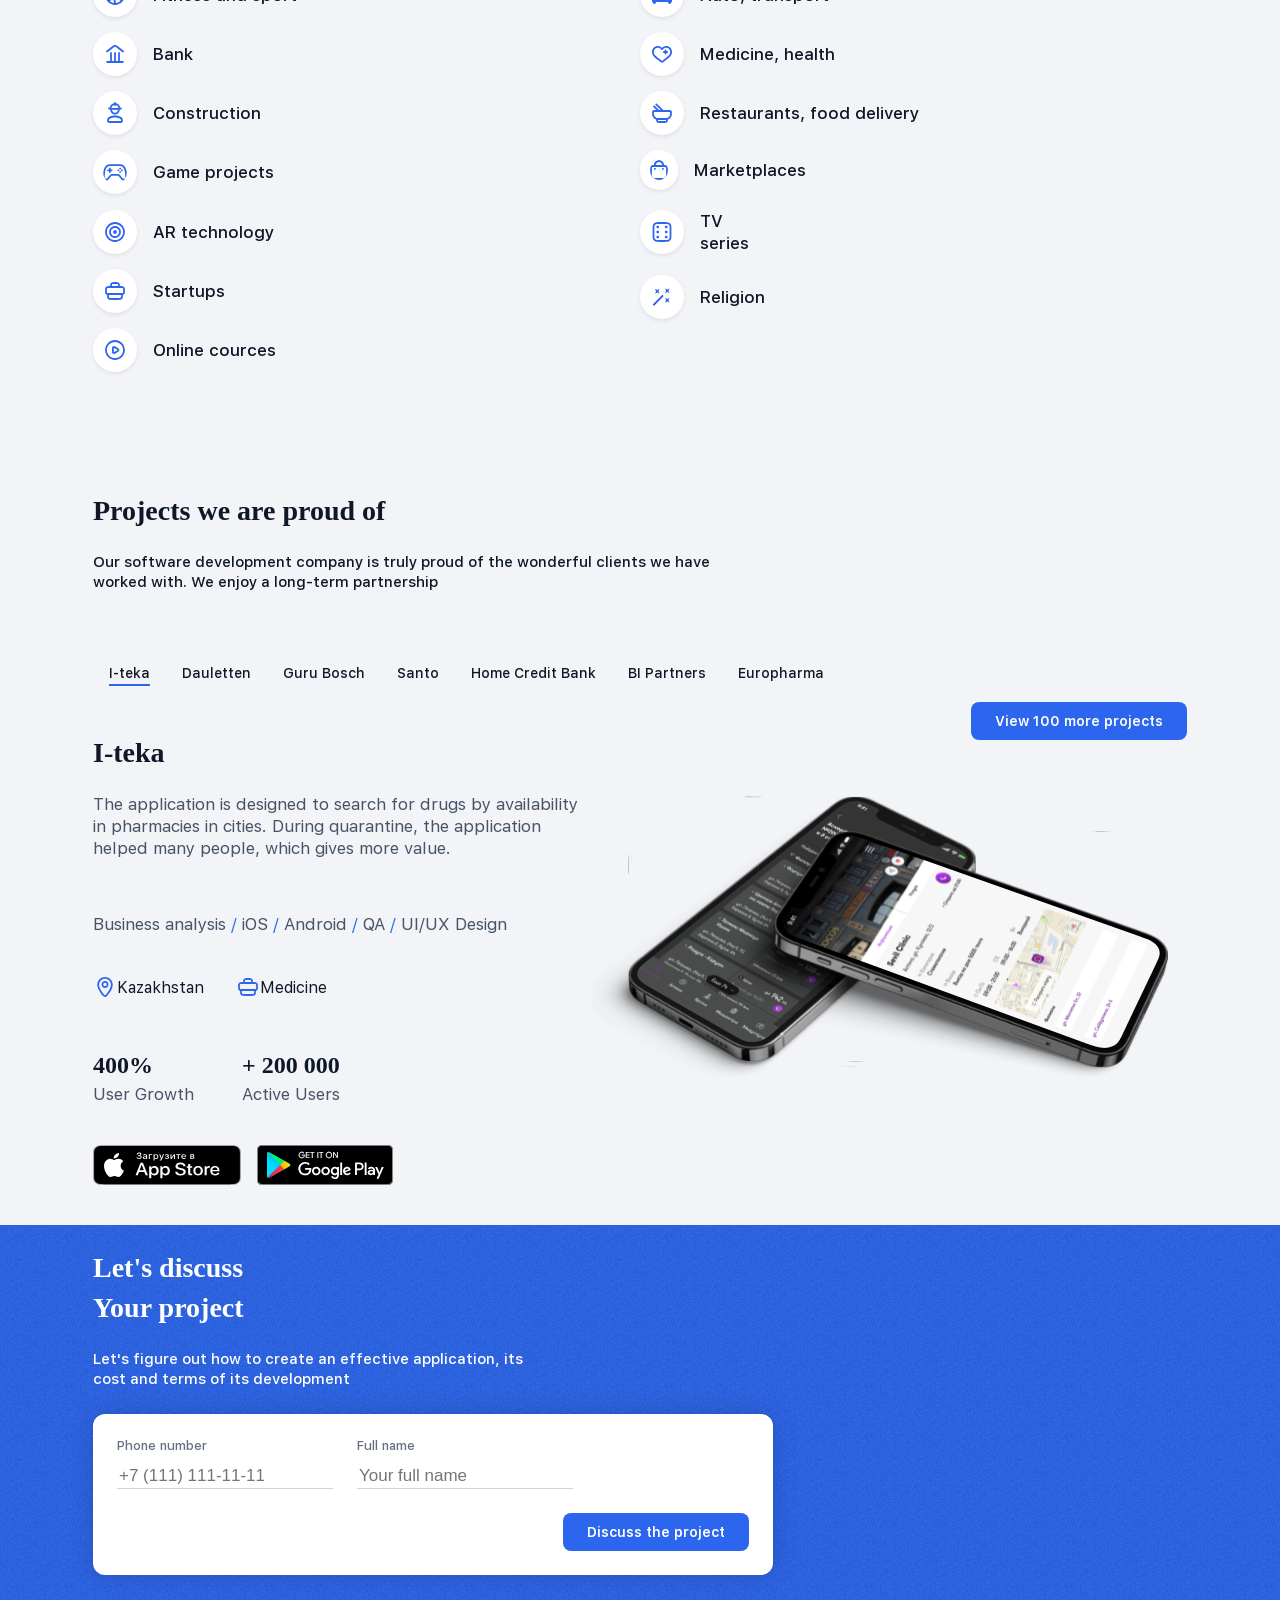
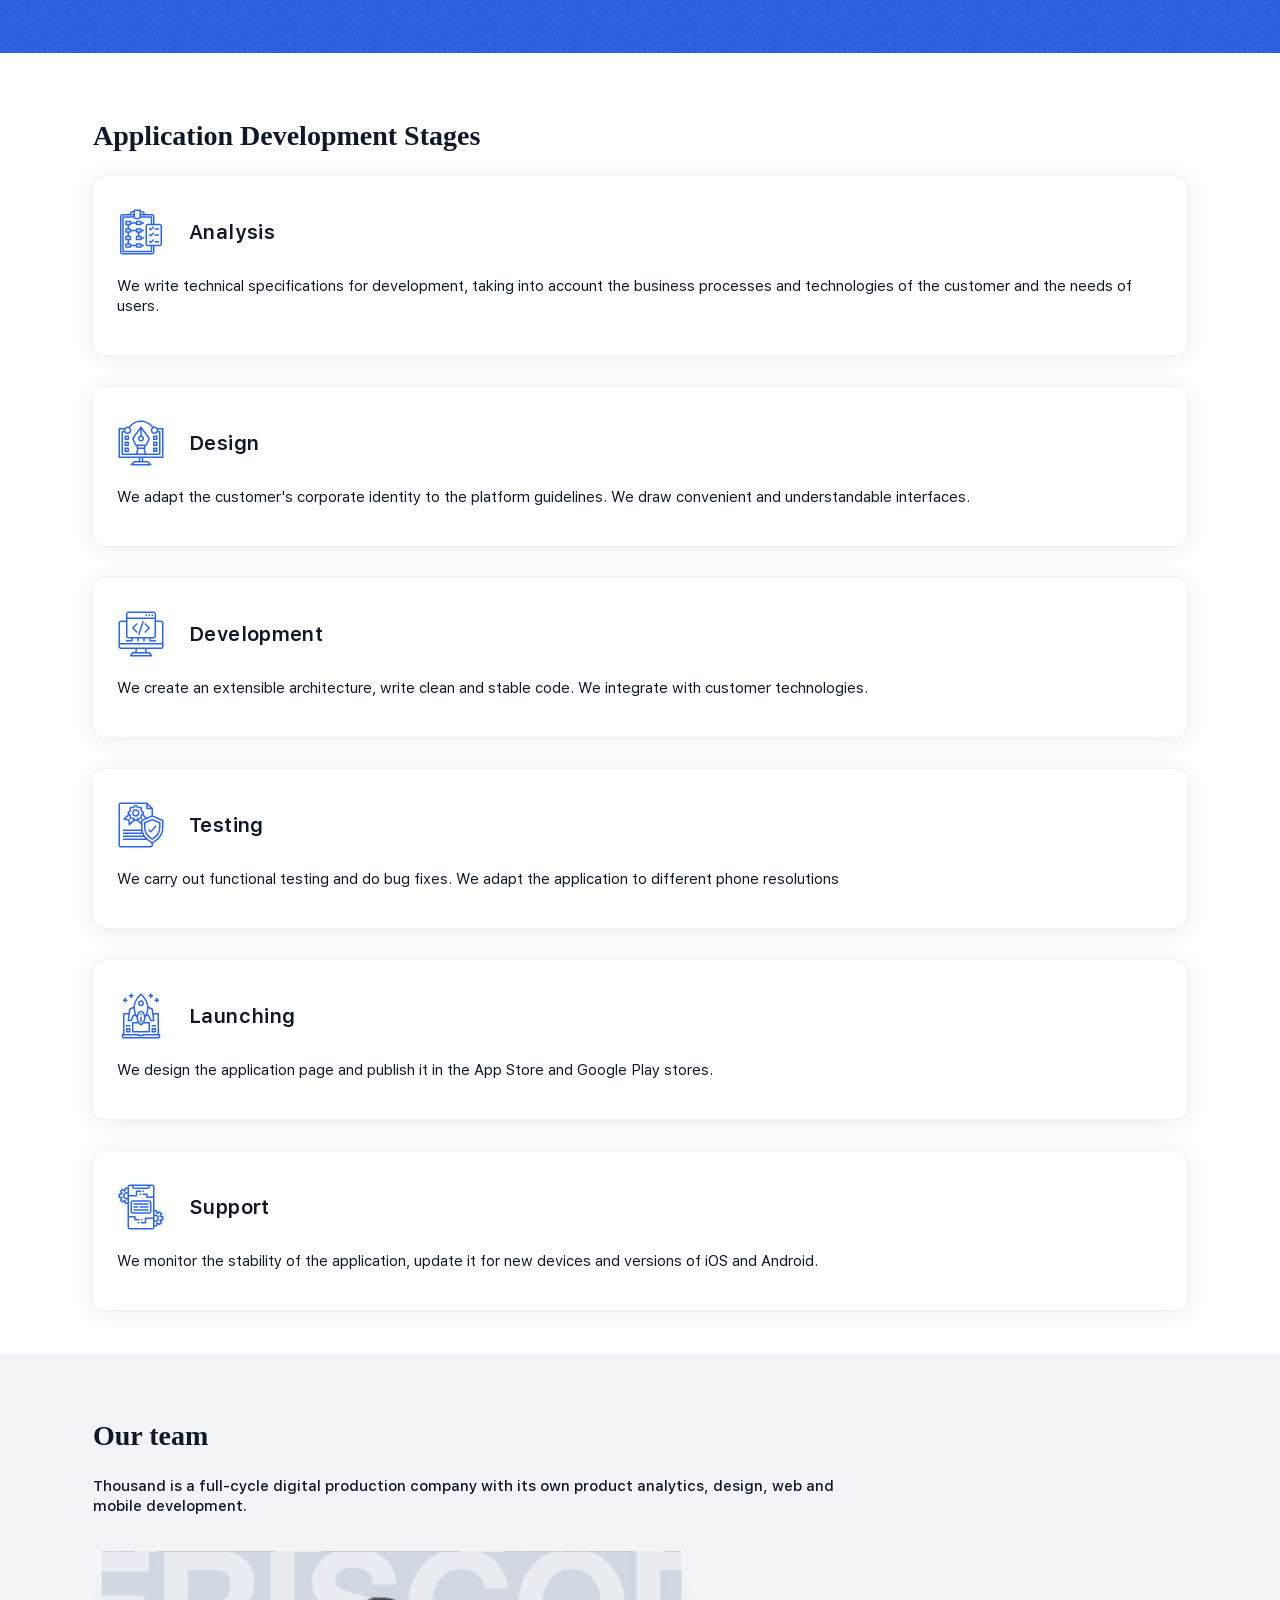
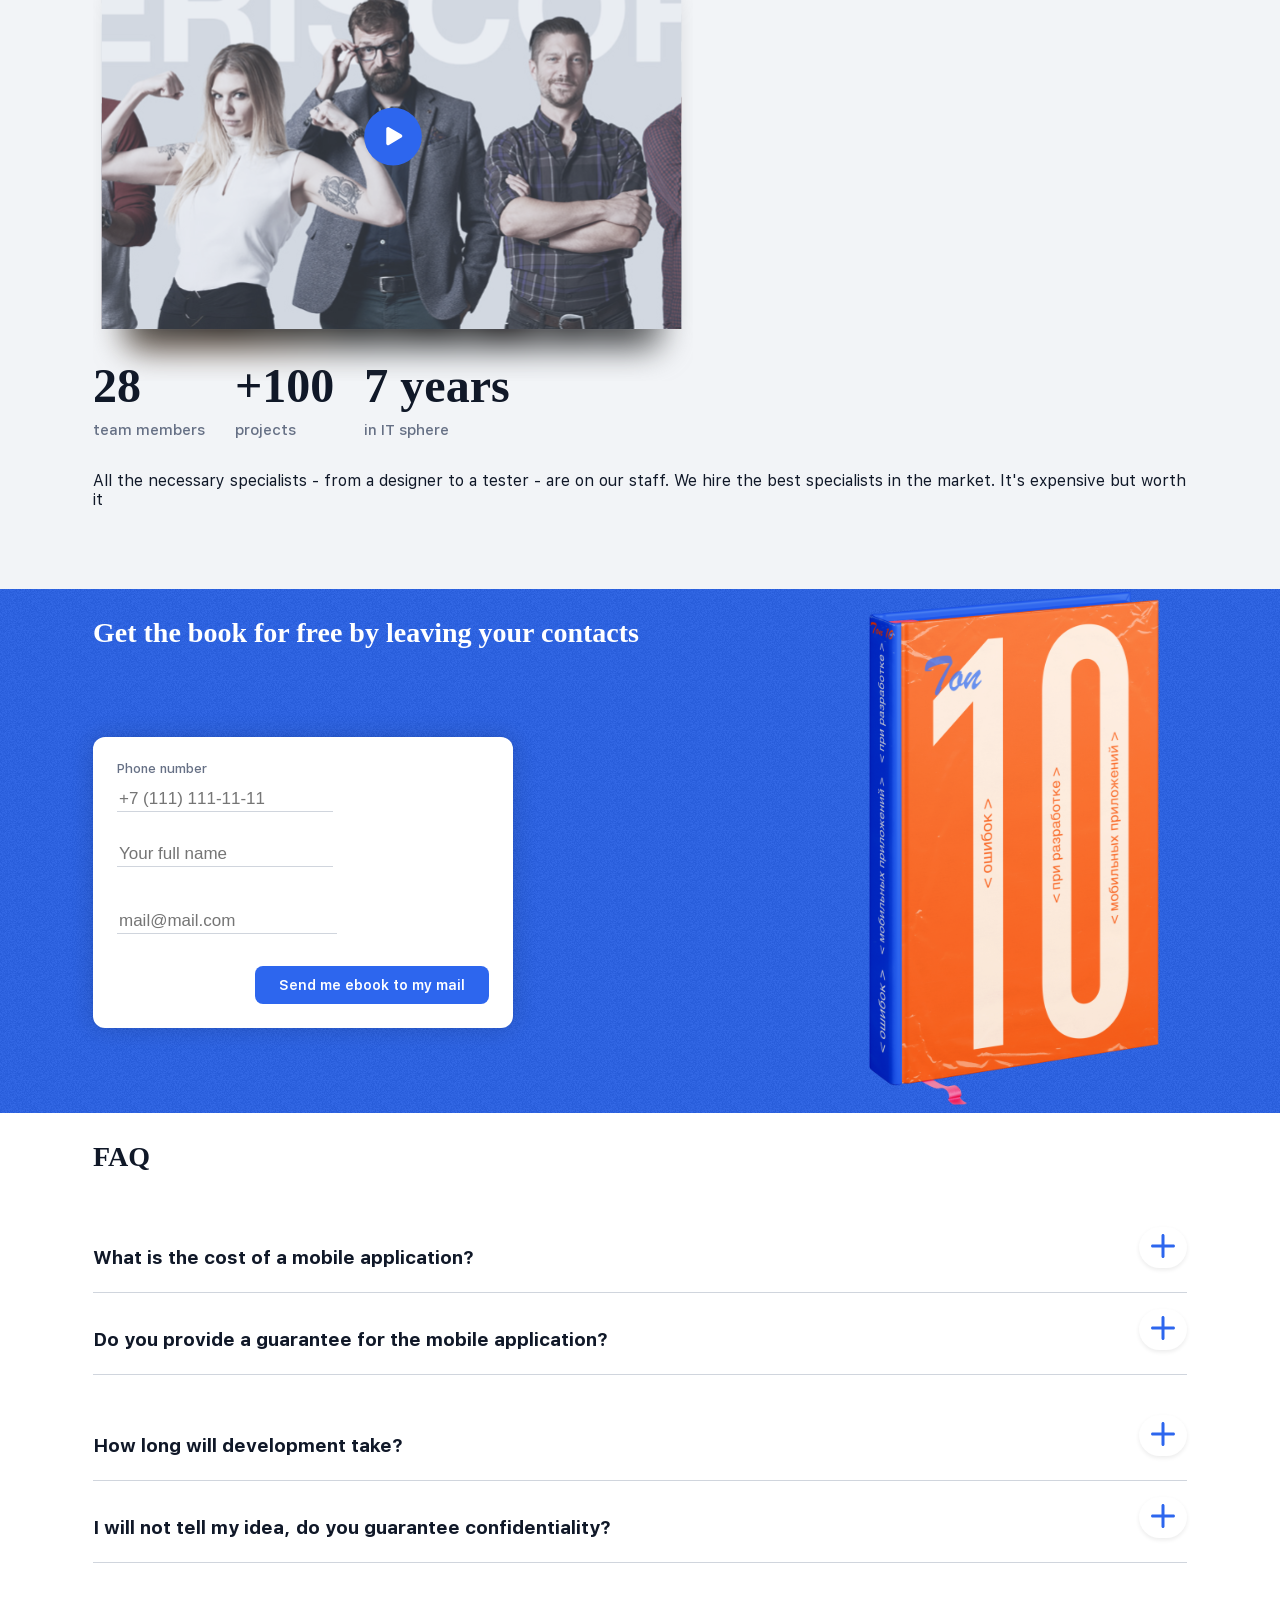
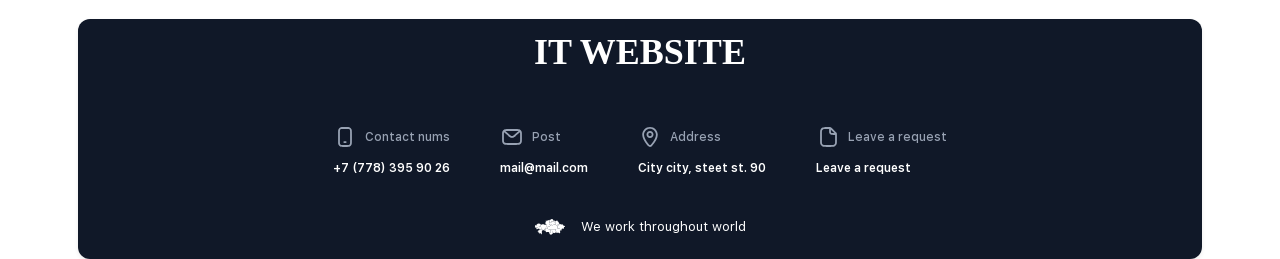
==== commit 486d6771: "lesson7" ====
--- a/index.html
+++ b/index.html
@@ -10,25 +10,34 @@
 </head>
 
 <body>
+<svg display="none" xmlns="http://www.w3.org/2000/svg">
+    <symbol id="plus" viewBox="0 0 36 36" fill="none" xmlns="http://www.w3.org/2000/svg">
+        <path d="M19.5 19.5V28.5C19.5 29.3284 18.8284 30 18 30C17.1716 30 16.5 29.3284 16.5 28.5V19.5H7.5C6.67157 19.5 6 18.8284 6 18C6 17.1716 6.67157 16.5 7.5 16.5H16.5V7.5C16.5 6.67157 17.1716 6 18 6C18.8284 6 19.5 6.67157 19.5 7.5V16.5H28.5C29.3284 16.5 30 17.1716 30 18C30 18.8284 29.3284 19.5 28.5 19.5H19.5Z" fill="#2D66EE"/>
+    </symbol>
+</svg>
 <header class="header">
     <div class="container">
+        <button type="button" class="menu-icon">
+            <div class="menu-icon__line"></div>
+        </button>
         <h1 class="logo">IT WEBSITE</h1>
         <nav class="nav">
             <ul>
-                <li>Services</li>
-                <li>Media</li>
-                <li>Cases</li>
-                <li>FAQ</li>
-                <li>Contacts</li>
+                <li><a href="#">Services</a></li>
+                <li><a href="#">Media</a></li>
+                <li><a href="#">Cases</a></li>
+                <li><a href="#">FAQ</a></li>
+                <li><a href="#">Contacts</a></li>
             </ul>
         </nav>
         <div class="contacts">
-            <div class="contact">
+            <div class="mob">
                 <img src="src/assets/img/mobile.svg">
                 <span>+7 (111) 111 11 11</span>
+                <img class="hidden" src="src/assets/img/mobile.svg">
                 <span>+7 (111) 111 11 11</span>
             </div>
-            <div class="contact">
+            <div class="mail">
                 <img src="src/assets/img/mail.svg">
                 <span>itcompany@mail.com</span>
             </div>
@@ -37,7 +46,7 @@
 </header>
 
 <main class="main">
-    <section class="about general-group">
+    <section class="about">
         <div class="container">
             <div class="left-side">
                 <div class="title">
@@ -47,320 +56,393 @@
                 <div class="contact-form">
                     <h3>Leave your contacts and we will call you back within 30 minutes</h3>
                     <form class="form">
-                    <div class="form-label">
-                        <label>
-                        Phone number
-                        <input type="phone" name="phone" placeholder="+7 (111) 111 11 11">
-                        </label>
-                    </div>
-                    <div class="form-label">
-                        <label>
-                        Full name
-                        <input type="text" name="name" placeholder="Your full name">
-                        </label>
-                    </div>
-                    <button type="submit" class="btn">
-                        Get<br>consultation
-                    </button>
+                        <div class="form-label">
+                            <label>
+                            Phone number
+                            <input type="phone" name="phone" placeholder="+7 (111) 111 11 11">
+                            </label>
+                        </div>
+                        <div class="form-label">
+                            <label>
+                            Full name
+                            <input type="text" name="name" placeholder="Your full name">
+                            </label>
+                        </div>
+                        <button type="submit" class="btn">
+                            Get<br>consultation
+                        </button>
                     </form>
                 </div>
             </div>
             <div class="right-side">
                 <div class="main-images">
-                    <img src="src/assets/img/image1.jpg">
-                    <img src="src/assets/img/image2.jpg">
-                    <img src="src/assets/img/image3.jpg">
-                    <img src="src/assets/img/image4.jpg">
-                    <img src="src/assets/img/image5.jpg">
-                    <img src="src/assets/img/image6.jpg">
+                    <div class="left-col">
+                        <img class="left-img" src="src/assets/img/column-left.webp">
+                        <img class="left-img" src="src/assets/img/column-left.webp">
+                    </div>
+                    <div class="right-col">
+                        <img class="right-img" src="src/assets/img/column-right.webp">
+                        <img class="right-img" src="src/assets/img/column-right.webp">
+                    </div>
                 </div>
             </div>
         </div>
     </section>
     
-    <section class="technologies general-group general-group--white">
-        <div class="title">
-            <h2>Full development cycle</h2>
-            <p>We use proven technologies</p>
-            <h3>Web</h3>
-            <p>PHP / Javascript / Node.JS / Web Socket / Socket.io / Vue.js/ Nuxt / MySQL / Laravel / GO lang / django / Python</p>
-            <h3>Mobile</h3>
-            <p>Swift / Kotlin / Alamofire / Firebase / CoreData / Room / Realm / Coroutine / RxJava / RxSwift / Unit Test / Navigation</p>
-        </div>
-        <div class="links">
-            <ul>
-                <li>iOS development</li>
-                <li>Android development</li>
-                <li>Web development</li>
-                <li>UI/UX design</li>
-                <li>Testing</li>
-                <li>Launch</li>
-                <li>IT consulting</li>
-            </ul>
-        </div>
-    </section>
-    <hr>
+    <section class="technologies">
+        <div class="container">
+            <div class="title">
+                <h2>Full development cycle</h2>
+                <p>We use proven technologies</p>
+                <h3>Web</h3>
+                <p>PHP <span>/</span> Javascript <span>/</span> Node.JS <span>/</span> Web Socket <span>/</span> Socket.io <span>/</span> Vue.js<span>/</span> 
+                    <br> Nuxt <span>/</span> MySQL <span>/</span> Laravel <span>/</span> GO lang <span>/</span> django <span>/</span> Python</p>
+                <h3>Mobile</h3>
+                <p>Swift <span>/</span> Kotlin <span>/</span> Alamofire <span>/</span> Firebase <span>/</span> CoreData <span>/</span> Room <span>/</span> Realm <span>/</span> 
+                    <br> Coroutine <span>/</span> RxJava <span>/</span> RxSwift <span>/</span> Unit Test <span>/</span> Navigation</p>
+            </div>
+            <div class="links">
+                <ul>
+                    <li><a href="#">iOS development</a><img src="./src/assets/img/arrow.svg"></li>
+                    <li><a href="#">Android development</a><img src="./src/assets/img/arrow.svg"></li>
+                    <li><a href="#">Web development</a><img src="./src/assets/img/arrow.svg"></li>
+                    <li><a href="#">UI/UX design</a><img src="./src/assets/img/arrow.svg"></li>
+                    <li><a href="#">Testing</a><img src="./src/assets/img/arrow.svg"></li>
+                    <li><a href="#">Launch</a><img src="./src/assets/img/arrow.svg"></li>
+                    <li><a href="#">IT consulting</a><img src="./src/assets/img/arrow.svg"></li>
+                </ul>
+            </div>
+        </div>
+    </section>
 
     <section class="developed-projects">
-        <h2 class="title">Developed more than 100 projects in 15 industries</h2>
-        <div class="industries">
-            <div class="col">
+        <div class="container">
+            <div class="title">
+                <h2>Developed more than <span>100</span> projects in <span>15</span> industries</h2>
+            </div>
+            <div class="industries">
+                <div class="col">
+                    <ul>
+                        <li>
+                            <img src="src/assets/img/little-heart.svg">
+                            <span>Social media</span>
+                        </li>
+                        <li>
+                            <img src="src/assets/img/ball.svg">
+                            <span>Fitness and sport</span>
+                        </li>
+                        <li>
+                            <img src="src/assets/img/bank.svg">
+                            <span>Bank</span>
+                        </li>
+                        <li>
+                            <img src="src/assets/img/human.svg">
+                            <span>Construction</span>
+                        </li>
+                        <li>
+                            <img src="src/assets/img/joystick.svg">
+                            <span>Game projects</span>
+                        </li>
+                    </ul>
+                </div>
+                <div class="col">
+                    <ul>
+                        <li>
+                            <img src="src/assets/img/hat.svg">
+                            <span>Education</span>
+                        </li>
+                        <li>
+                            <img src="src/assets/img/car.svg">
+                            <span>Auto, transport</span>
+                        </li>
+                        <li>
+                            <img src="src/assets/img/heart.svg">
+                            <span>Medicine, health</span>
+                        </li>
+                        <li>
+                            <img src="src/assets/img/bowl.svg">
+                            <span>Restaurants, food delivery</span>
+                        </li>
+                        <li>
+                            <img src="src/assets/img/market.svg">
+                            <span>Marketplaces</span>
+                        </li>
+                    </ul>
+                </div>
+                <div class="col">
+                    <ul>
+                        <li>
+                            <img src="src/assets/img/target.svg">
+                            <span>AR technology</span>
+                        </li>
+                        <li class="replace">
+                            <img src="src/assets/img/videotape.svg">
+                            <span>TV series</span>
+                        </li>
+                        <li>
+                            <img src="src/assets/img/briefcase.svg">
+                            <span>Startups</span>
+                        </li>
+                        <li class="replace replace--next">
+                            <img src="src/assets/img/magic-wand.svg">
+                            <span>Religion</span>
+                        </li>
+                        <li>
+                            <img src="src/assets/img/play.svg">
+                            <span>Online cources</span>
+                        </li>
+                    </ul>
+                </div>
+            </div>
+        </div>
+    </section>
+
+    <section class="main-projects">
+        <div class="container">
+            <div class="title">
+                <h2>Projects we are proud of</h2>
+                <p>Our software development company is truly proud of the wonderful clients we have worked with. We enjoy a long-term partnership</p>
+            </div>
+            <div class="projects">
                 <ul>
-                    <li>
-                        <img src="src/assets/img/little-heart.svg">
-                        <span>Social media</span>
-                    </li>
-                    <li>
-                        <img src="src/assets/img/ball.svg">
-                        <span>Fitness and sport</span>
-                    </li>
-                    <li>
-                        <img src="src/assets/img/bank.svg">
-                        <span>Bank</span>
-                    </li>
-                    <li>
-                        <img src="src/assets/img/human.svg">
-                        <span>Construction</span>
-                    </li>
-                    <li>
-                        <img src="src/assets/img/joystick.svg">
-                        <span>Game projects</span>
-                    </li>
+                    <li>I-teka</li>
+                    <li>Dauletten</li>
+                    <li>Guru Bosch</li>
+                    <li>Santo</li>
+                    <li>Home Credit Bank</li>
+                    <li>BI Partners</li>
+                    <li>Europharma</li>
                 </ul>
-            </div>
-            <div class="col">
-                <ul>
-                    <li>
-                        <img src="src/assets/img/hat.svg">
-                        <span>Education</span>
-                    </li>
-                    <li>
-                        <img src="src/assets/img/car.svg">
-                        <span>Auto, transport</span>
-                    </li>
-                    <li>
-                        <img src="src/assets/img/heart.svg">
-                        <span>Medicine, health</span>
-                    </li>
-                    <li>
-                        <img src="src/assets/img/bowl.svg">
-                        <span>Restaurants, food delivery</span>
-                    </li>
-                    <li>
-                        <img src="src/assets/img/market.svg">
-                        <span>Marketplaces</span>
-                    </li>
-                </ul>
-            </div>
-            <div class="col">
-                <ul>
-                    <li>
-                        <img src="src/assets/img/target.svg">
-                        <span>AR technology</span>
-                    </li>
-                    <li>
-                        <img src="src/assets/img/videotape.svg">
-                        <span>TV series</span>
-                    </li>
-                    <li>
-                        <img src="src/assets/img/briefcase.svg">
-                        <span>Startups</span>
-                    </li>
-                    <li>
-                        <img src="src/assets/img/magic-wand.svg">
-                        <span>Religion</span>
-                    </li>
-                    <li>
-                        <img src="src/assets/img/play.svg">
-                        <span>Online cources</span>
-                    </li>
-                </ul>
-            </div>
-        </div>
-    </section>
-    <hr>
-
-    <section class="main-projects">
-        <div class="title">
-            <h2>Projects we are proud of</h2>
-            <p>Our software development company is truly proud of the wonderful clients we have worked with. We enjoy a long-term partnership</p>
-        </div>
-        <div class="projects">
-            <ul>
-                <li>I-teka</li>
-                <li>Dauletten</li>
-                <li>Guru Bosch</li>
-                <li>Santo</li>
-                <li>Home Credit Bank</li>
-                <li>BI Partners</li>
-                <li>Europharma</li>
-                <li><button type="button">View 100 more projects</button></li>
-            </ul>
-        </div>
-        <div class="about-project">
-            <div class="title">
-                <h2>I-teka</h2>
-                <p>The application is designed to search for drugs by availability in pharmacies in cities. During quarantine, the application helped many people, which gives more value.</p>
-            </div>
-            <p>Business analysis / iOS / Android / QA / UI/UX Design</p>
-            <div class="country">
-                <img src="src/assets/img/place.svg">
-                <span>Kazakhstan</span>
-            </div>
-            <div class="industry">
-                <img src="src/assets/img/briefcase.svg">
-                <span>Medicine</span>
-            </div>
-            <div class="statistics">
-                <p>400% User Growth</p>
-                <p>+ 200 000 Active Users</p>
-            </div>
-            <div class="download-links">
-                <img src="src/assets/img/app-store.svg">
-                <img src="src/assets/img/google-play.svg">
-            </div>
-            <div class="image">
-                <img src="./src/assets/img/iteka.svg" alt="">
-            </div>
-        </div>
-    </section>
-    <hr>
+                <a class="btn" href="#">View 100 more projects</a>
+            </div>
+            <div class="about-project">
+                <div class="left-side">
+                    <div class="title">
+                        <h2>I-teka</h2>
+                        <p>The application is designed to search for drugs by availability in pharmacies in cities. During quarantine, the application helped many people, which gives more value.</p>
+                    </div>
+                    <p>Business analysis <span>/</span> iOS <span>/</span> Android <span>/</span> QA <span>/</span> UI/UX Design</p>
+                    <div class="category-icons">
+                        <div class="country">
+                            <img src="src/assets/img/place.svg">
+                            <span>Kazakhstan</span>
+                        </div>
+                        <div class="industry">
+                            <img src="src/assets/img/briefcase.svg">
+                            <span>Medicine</span>
+                        </div>
+                    </div>
+                    <div class="statistics">
+                        <p><span>400%</span> <br>User Growth</p>
+                        <p><span>+ 200 000</span> <br>Active Users</p>
+                    </div>
+                    <div class="download-links">
+                        <img src="src/assets/img/app-store.svg">
+                        <img src="src/assets/img/google-play.svg">
+                    </div>
+                </div>
+                <div class="right-side">
+                    <img src="./src/assets/img/iteka.svg" alt="">
+                </div>
+            </div>
+        </div>
+    </section>
 
     <section class="discuss-form">
-        <div class="title">
-            <h2>Let's discuss Your project</h2>
-            <p>Let's figure out how to create an effective application, its cost and terms of its development</p>
-        </div>
-        <div class="contact-form">
-            <form>
-                <label for="phone">Phone number</label>
-                <input type="phone" id="phone" placeholder="+7 (111) 111-11-11">
-
-                <label for="name">Full name</label>
-                <input type="text" id="name" placeholder="Your full name">
-
-                <input type="submit" value="Discuss the project">
-            </form>
-        </div>
-    </section>
-    <hr>
+        <div class="container">
+            <div class="title">
+                <h2>Let's discuss <br>Your project</h2>
+                <p>Let's figure out how to create an effective application, its cost and terms of its development</p>
+            </div>
+            <div class="contact-form">
+                <form>
+                    <div class="inputs">
+                        <div class="form-label">
+                            <label for="phone">Phone number</label>
+                            <input type="phone" id="phone" placeholder="+7 (111) 111-11-11">
+                        </div>
+                        <div class="form-label">
+                            <label for="name">Full name</label>
+                            <input type="text" id="name" placeholder="Your full name">
+                        </div>
+                    </div>
+                    <a href="#" class="btn">Discuss the project</a>
+                </form>
+            </div>
+        </div>
+    </section>
 
     <section class="development-stages">
-        <h3 class="title">Application Development Stages</h3>
-        <div class="cards">
-            <div class="card">
-                <div class="name-card">
-                    <img src="src/assets/img/planing.svg">
-                    <p>Analysis</p>
-                </div>
-                <p>We write technical specifications for development, taking into account the business processes and technologies of the customer and the needs of users.</p>
-            </div>
-            <div class="card">
-                <div class="name-card">
-                    <img src="src/assets/img/design.svg">
-                    <p>Design</p>
-                </div>
-                <p>We adapt the customer's corporate identity to the platform guidelines. We draw convenient and understandable interfaces.</p>
-            </div>
-            <div class="card">
-                <div class="name-card">
-                    <img src="src/assets/img/monitor.svg">
-                    <p>Development</p>
-                </div>
-                <p>We create an extensible architecture, write clean and stable code. We integrate with customer technologies.</p>
-            </div>
-            <div class="card">
-                <div class="name-card">
-                    <img src="src/assets/img/security.svg">
-                    <p>Testing</p>
-                </div>
-                <p>We carry out functional testing and do bug fixes. We adapt the application to different phone resolutions</p>
-            </div>
-            <div class="card">
-                <div class="name-card">
-                    <img src="src/assets/img/rocket.svg">
-                    <p>Launching</p>
-                </div>
-                <p>We design the application page and publish it in the App Store and Google Play stores.</p>
-            </div>
-            <div class="card">
-                <div class="name-card">
-                    <img src="src/assets/img/app.svg">
-                    <p>Support</p>
-                </div>
-                <p>We monitor the stability of the application, update it for new devices and versions of iOS and Android.</p>
-            </div>
-        </div>
-    </section>
-    <hr>
+        <div class="container">
+            <div class="title">
+                <h2>Application Development Stages</h2>
+            </div>
+            <div class="cards">
+                <div class="col">
+                    <div class="card">
+                        <div class="name-card">
+                            <img src="src/assets/img/planing.svg">
+                            <p>Analysis</p>
+                        </div>
+                        <p>We write technical specifications for development, taking into account the business processes and technologies of the customer and the needs of users.</p>
+                    </div>
+                    <div class="card">
+                        <div class="name-card">
+                            <img src="src/assets/img/design.svg">
+                            <p>Design</p>
+                        </div>
+                        <p>We adapt the customer's corporate identity to the platform guidelines. We draw convenient and understandable interfaces.</p>
+                    </div>
+                    <div class="card">
+                        <div class="name-card">
+                            <img src="src/assets/img/monitor.svg">
+                            <p>Development</p>
+                        </div>
+                        <p>We create an extensible architecture, write clean and stable code. We integrate with customer technologies.</p>
+                    </div>
+                </div>
+                <div class="col">
+                    <div class="card">
+                        <div class="name-card">
+                            <img src="src/assets/img/security.svg">
+                            <p>Testing</p>
+                        </div>
+                        <p>We carry out functional testing and do bug fixes. We adapt the application to different phone resolutions</p>
+                    </div>
+                    <div class="card">
+                        <div class="name-card">
+                            <img src="src/assets/img/rocket.svg">
+                            <p>Launching</p>
+                        </div>
+                        <p>We design the application page and publish it in the App Store and Google Play stores.</p>
+                    </div>
+                    <div class="card">
+                        <div class="name-card">
+                            <img src="src/assets/img/app.svg">
+                            <p>Support</p>
+                        </div>
+                        <p>We monitor the stability of the application, update it for new devices and versions of iOS and Android.</p>
+                    </div>
+                </div>
+            </div>
+        </div>
+    </section>
 
     <section class="team">
-        <div class="title">
-            <h2>Our team</h2>
-            <p>Thousand is a full-cycle digital production company with its own product analytics, design, web and mobile development.</p>
-        </div>
-        <div class="statistics">
-            <span>28 team members</span>
-            <span>+100 projects</span>
-            <span>7 years in IT sphere</span>
-            <p>All the necessary specialists - from a designer to a tester - are on our staff. We hire the best specialists in the market. It's expensive but worth it</p>
-        </div>
-        <div class="video">
-            <img src="src/assets/img/video.svg">
-        </div>
-    </section>
-    <hr>
-
+        <div class="container">
+            <div class="left-side">
+                <div class="title">
+                    <h2>Our team</h2>
+                    <p>Thousand is a full-cycle digital production company with its own product analytics, design, web and mobile development.</p>
+                </div>
+                <div class="statistics">
+                    <p><span>28</span> <br>team members</p>
+                    <p><span>+100</span> <br>projects</p>
+                    <p><span>7 years</span> <br>in IT sphere</p>
+                </div>
+                <p>All the necessary specialists - from a designer to a tester - are on our staff. We hire the best specialists in the market. It's expensive but worth it</p>
+            </div>
+            <div class="right-side">
+                <div class="video">
+                    <img src="src/assets/img/video.svg" width="600">
+                </div>
+            </div>
+        </div>
+    </section>
+    
     <section class="booking-form">
-        <h2 class="title">Get the book for free by leaving your contacts</h2>
-        <div class="contact-form">
-            <form>
-                <label for="phone">Phone number</label>
-                <input type="phone" id="phone" placeholder="+7 (111) 111-11-11">
-
-                <input type="text" id="name" placeholder="Your full name">
-
-                <label for="email"></label>
-                <input type="email" id="email" placeholder="mail@mail.com">
-
-                <input type="submit" value="Send me ebook to my mail">
-            </form>
-        </div>
-        <div class="image">
-            <img src="src/assets/img/book.svg">
-        </div>
-    </section>
-    <hr>
+        <div class="container">
+            <div class="left-side">
+                <div class="title">
+                    <h2>Get the book for free by leaving your contacts</h2>
+                </div>
+                <div class="contact-form">
+                    <form>
+                        <div class="place">
+                            <div class="form-label">
+                                <label for="phone">Phone number</label>
+                                <input type="phone" id="phone" placeholder="+7 (111) 111-11-11">
+                            </div>
+                            <div class="form-label">
+                                <input type="text" id="name" placeholder="Your full name">
+                            </div>
+                        </div>
+                        <div>
+                            <div class="form-label">
+                                <label for="email"></label>
+                                <input type="email" id="email" placeholder="mail@mail.com">
+                            </div>
+                        </div>
+                        <a href="#" class="btn">Send me ebook to my mail</a>
+                    </form>
+                </div>
+            </div>
+            <div class="right-side">
+                <div class="image">
+                    <img src="src/assets/img/book.svg">
+                </div>
+            </div>
+        </div>
+    </section>
 
     <section class="faq">
-        <h2 class="title">FAQ</h2>
-        <div class="question">
-            <h3>What is the cost of a mobile application?</h3>
-            <p></p>
-        </div>
-        <div class="question">
-            <h3>Do you provide a guarantee for the mobile application?</h3>
-            <p></p>
-        </div>
-        <div class="question">
-            <h3>How long will development take?</h3>
-            <p>Development terms directly depend on the requirements for the mobile application, the characteristics of the company, as well as the wishes of the customer.
-                Average development time from start to finished application:
-                Medium projects up to 3 months.
-                Large projects about 4-6 months.
-                To get a more accurate estimate of the project completion time, it is necessary to determine the main task of the application, think over its logic and functionality.</p>
-        </div>
-        <div class="question">
-            <h3>I will not tell my idea, do you guarantee confidentiality?</h3>
-            <p></p>
-        </div>
-    </section>
-    <hr>
+        <div class="container">
+            <div class="title">
+                <h2>FAQ</h2>
+            </div>
+            <div class="questions">
+                <div class="left-side">
+                    <div class="question">
+                        <div class="question-text">
+                            <h3>What is the cost of a mobile application?</h3>
+                        </div>
+                        <button>
+                            <svg width="36" height="36">
+                                <use href="#plus"></use>
+                            </svg>
+                        </button>
+                    </div>
+                    <div class="question">
+                        <div class="question-text">
+                            <h3>Do you provide a guarantee for the mobile application?</h3>
+                        </div>
+                        <button>
+                            <svg width="36" height="36">
+                                <use href="#plus"></use>
+                            </svg>
+                        </button>
+                    </div>
+                </div>
+                <div class="right-side">
+                    <div class="question">
+                        <div class="question-text">
+                            <h3>How long will development take?</h3>
+                        </div>
+                        <button>
+                            <svg width="36" height="36">
+                                <use href="#plus"></use>
+                            </svg>
+                        </button>
+                    </div>
+                    <div class="question">
+                        <div class="question-text">
+                            <h3>I will not tell my idea, do you guarantee confidentiality?</h3>
+                        </div>
+                        <button>
+                            <svg width="36" height="36">
+                                <use href="#plus"></use>
+                            </svg>
+                        </button>
+                    </div>
+                </div>
+            </div>
+        </div>
+    </section>
 
 </main>
-<footer class="footer general-group">
+<footer class="footer">
     <div class="container">
-        <h2 class="logo">IT WEBSITE</h2>
+        <h1 class="logo">IT WEBSITE</h1>
         <div class="company-info">
             <div class="number">
                 <div class="main-data">
@@ -397,5 +479,6 @@
         </div>
     </div>
 </footer>
+<script src="./src/index.js"></script>
 </body>
 </html>
--- a/src/assets/styles/style.css
+++ b/src/assets/styles/style.css
@@ -1,314 +1,1295 @@
-@import "./global.css";
-@import "./fonts.css";
-@import "./utils.css";
-
-.test {
-    color: yellow !important;
-}
-
-.test {
-    color: red !important;
-}
-
-@media (max-width: 768px) {
-    body {
-        background-color: black;
-    }
-}
-
+html {
+  font-family: "Inter", sans-serif;
+  font-weight: 400;
+}
+
+* {
+  box-sizing: border-box;
+}
+*:before, *:after {
+  box-sizing: border-box;
+}
+
+li {
+  list-style-type: none;
+}
+
+a {
+  color: inherit;
+  text-decoration: none;
+}
+a:visited, a:hover {
+  color: inherit;
+  text-decoration: none;
+}
+a:focus, a:active {
+  outline: none;
+}
+
+button, input[type=submit] {
+  display: inline-block;
+  box-shadow: none;
+  background-color: transparent;
+  cursor: pointer;
+  border: none;
+}
+
+button::-moz-focus-inner {
+  padding: 0;
+  border: none;
+}
+
+@font-face {
+  font-family: "Inter";
+  src: local("Inter"), local("Inter-Bold"), local("Inter Bold"), url("../../../static/fonts/Inter-Bold.ttf") format("truetype"), url("../../../static/fonts/Inter-Bold.woff2") format("woff");
+  font-weight: 700;
+}
+@font-face {
+  font-family: "Inter";
+  src: url("../../../static/fonts/Inter_28pt-Boldltalic.ttf") format("truetype"), url("../../../static/fonts/Inter_28pt-Boldltalic.woff2") format("woff2");
+  font-weight: 700;
+  font-style: italic;
+}
+@font-face {
+  font-family: "Inter";
+  src: local("Inter"), local("Inter-Medium"), local("Inter Medium"), url("../../../static/fonts/Inter-Medium.ttf") format("truetype"), url("../../../static/fonts/Inter-Medium.woff2") format("woff");
+  font-weight: 500;
+}
+@font-face {
+  font-family: "Inter";
+  src: url("../../../static/fonts/Inter_28pt-Mediumitalic.ttf") format("truetype"), url("../../../static/fonts/Inter_28pt-Mediumitalic.woff2") format("woff2");
+  font-weight: 500;
+  font-style: italic;
+}
+@font-face {
+  font-family: "Inter";
+  src: local("Inter"), local("Inter-Regular"), local("Inter Regular"), url("../../../static/fonts/Inter-Regular.ttf") format("truetype"), url("../../../static/fonts/Inter-Regular.woff2") format("woff");
+  font-weight: 400;
+}
+@font-face {
+  font-family: "Inter";
+  src: url("../../../static/fonts/Inter_28pt-Thin.ttf") format("truetype"), url("../../../static/fonts/Inter_28pt-Thin.woff2") format("woff2");
+  font-weight: 100;
+  font-style: normal;
+}
+@font-face {
+  font-family: "Inter";
+  src: url("../../../static/fonts/Inter_28pt-ThinItalic.ttf") format("truetype"), url("../../../static/fonts/Inter_28pt-ThinItalic.woff2") format("woff2");
+  font-weight: 100;
+  font-style: italic;
+}
+@font-face {
+  font-family: "SFProText";
+  src: local("SFProText"), local("SFProText-Bold"), local("SFProText Bold"), url("../../../static/fonts/SFProText-Bold.ttf") format("truetype"), url("../../../static/fonts/SFProText-Bold.woff2") format("woff");
+  font-weight: 700;
+}
+@font-face {
+  font-family: "SFProText";
+  src: local("SFProText"), local("SFProText-Semibold"), local("SFProText Semibold"), url("../../../static/fonts/SFProText-Semibold.ttf") format("truetype"), url("../../../static/fonts/SFProText-Semibold.woff2") format("woff");
+  font-weight: 600;
+}
+@font-face {
+  font-family: "SFProText";
+  src: local("SFProText"), local("SFProText-Medium"), local("SFProText Medium"), url("../../../static/fonts/SFProText-Medium.ttf") format("truetype"), url("../../../static/fonts/SFProText-Medium.woff2") format("woff");
+  font-weight: 500;
+}
+@font-face {
+  font-family: "SFProText";
+  src: local("SFProText"), local("SFProText-Regular"), local("SFProText Regular"), url("../../../static/fonts/SFProText-Regular.ttf") format("truetype"), url("../../../static/fonts/SFProText-Regular.woff2") format("woff");
+  font-weight: 400;
+}
+.bold {
+  font-family: "Inter", sans-serif;
+  font-weight: 700;
+}
+
+.medium {
+  font-family: "Inter", sans-serif;
+  font-weight: 500;
+}
+
+/* general */
+body {
+  margin: 0;
+  overflow-x: hidden;
+  color: #101828;
+  font-family: "SFProText";
+  font-style: normal;
+}
+
+.container {
+  max-width: 1124px;
+  padding: 0 15px;
+  margin: 0 auto;
+}
+
+.title h2 {
+  font-family: "Inter";
+  font-size: 36px;
+  font-weight: 700;
+  line-height: 144%;
+  margin-bottom: 20px;
+}
+.title h3 {
+  font-family: "SFProText";
+  font-size: 20px;
+  font-weight: 600;
+  line-height: 24px;
+  margin-top: 30px;
+}
+.title p {
+  margin-top: 0;
+  font-size: 15px;
+  font-weight: 500;
+  line-height: 20px;
+}
+.title span {
+  color: #306FF5;
+}
+
+.btn {
+  border-radius: 8px;
+  border: 0;
+  background: #2D66EE;
+  padding: 10px 24px;
+  color: #FFF;
+  font-size: 14px;
+  font-weight: 600;
+  line-height: 18px;
+  text-align: left;
+}
+
+.form-label {
+  display: flex;
+  flex-direction: column;
+  padding-right: 24px;
+  gap: 10px;
+}
+.form-label label {
+  color: #667085;
+  font-size: 13px;
+  font-weight: 500;
+  line-height: 16px;
+}
+.form-label input {
+  border: 0;
+  border-bottom: 0.7px solid #D0D5DD;
+  font-size: 17px;
+  font-weight: 400;
+  line-height: 22px;
+  max-width: 220px;
+}
+
+/* header */
+.header {
+  position: fixed;
+  width: 100%;
+  z-index: 10;
+  margin: auto 15px;
+}
+.header .container {
+  display: flex;
+  padding: 0 20px;
+  border-radius: 12px;
+  box-shadow: 0px 2px 4px 0px rgba(0, 0, 0, 0.08);
+  justify-content: space-between;
+  align-items: center;
+  background-color: #FFF;
+  margin-top: 20px;
+}
+
+h1.logo {
+  color: #2D66EE;
+  font-family: "Inter";
+  font-size: 20px;
+  font-weight: 700;
+  line-height: 18px;
+}
+
+.nav ul {
+  display: flex;
+  gap: 24px;
+}
+.nav li {
+  font-size: 14px;
+  font-weight: 500;
+  line-height: 18px;
+}
+
+.contacts {
+  display: flex;
+  gap: 32px;
+  color: #2D66EE;
+  font-size: 14px;
+  font-weight: 500;
+  line-height: 18px;
+}
+
+.mob, .mail {
+  display: flex;
+  align-items: center;
+  gap: 8px;
+}
+
+.mob {
+  gap: 0;
+}
+.mob span {
+  padding: 0 4px;
+}
+
+.menu-icon {
+  width: 40px;
+  height: 30px;
+  position: relative;
+  display: none;
+}
+.menu-icon::after {
+  bottom: 0;
+  transition: transform 0.3s, bottom 0.3s 0.3s;
+}
+.menu-icon::before {
+  top: 0;
+  transition: transform 0.3s, top 0.3s 0.3s;
+  content: "";
+  display: block;
+  width: 100%;
+  height: 5px;
+  background-color: #2D66EE;
+  position: absolute;
+  left: 0;
+}
+.menu-icon::after {
+  content: "";
+  display: block;
+  width: 100%;
+  height: 5px;
+  background-color: #2D66EE;
+  position: absolute;
+  left: 0;
+}
+
+.menu-icon__line {
+  position: absolute;
+  display: block;
+  width: 100%;
+  height: 5px;
+  background-color: #2D66EE;
+  left: 0;
+  top: 44%;
+}
+
+.menu-icon--active {
+  position: absolute;
+  top: 5%;
+  left: 85%;
+}
+.menu-icon--active .menu-icon__line {
+  display: none;
+}
+.menu-icon--active::before {
+  background-color: #98A2B3;
+  width: 60%;
+  height: 3px;
+  transform: translateY(-50%) rotate(45deg);
+  top: 50%;
+  transition: top 0.3s, transform 0.3s 0.3s;
+}
+.menu-icon--active::after {
+  background-color: #98A2B3;
+  width: 60%;
+  height: 3px;
+  transform: translateY(50%) rotate(-45deg);
+  bottom: 50%;
+  transition: bottom 0.3s, transform 0.3s 0.3s;
+}
+
+.hidden {
+  display: none;
+}
+
+/* about */
+.about {
+  padding: 40px 0;
+  background: #F2F4F7;
+  position: relative;
+  padding-top: 100px;
+}
+.about .container {
+  display: flex;
+  max-height: 780px;
+  gap: 40px;
+}
+.about .title {
+  max-width: 580px;
+}
+
+.contact-form {
+  border-radius: 12px;
+  padding: 24px;
+  box-shadow: 0px 0px 24px 0px rgba(0, 0, 0, 0.16), 0px 0px 2px 0px rgba(0, 0, 0, 0.08);
+  max-width: 680px;
+  background-color: #FFF;
+  margin-top: 64px;
+}
+.contact-form h3 {
+  margin-top: 0;
+  margin-bottom: 32px;
+  max-width: 500px;
+  font-family: "Inter";
+  font-size: 20px;
+  font-weight: 700;
+  line-height: 24px;
+}
+
+.form {
+  display: flex;
+  align-items: center;
+}
+
+.main-images {
+  transform: rotate(-12deg);
+  overflow: hidden;
+  display: flex;
+  position: absolute;
+  left: 66%;
+  top: -600px;
+}
+.main-images .right-col {
+  position: relative;
+  top: -1800px;
+  margin-left: -40px;
+  animation: moveTwo 8s infinite linear;
+}
+.main-images .left-col {
+  animation: moveOne 8s infinite linear;
+}
+
+.left-img {
+  width: 450px;
+}
+
+.right-img {
+  width: 280px;
+}
+
+@keyframes moveOne {
+  0% {
+    transform: translate(0, 0);
+  }
+  100% {
+    transform: translate(0, -48.5%);
+  }
+}
+@keyframes moveTwo {
+  0% {
+    transform: translate(0, 0);
+  }
+  100% {
+    transform: translate(0, 50%);
+  }
+}
+/* technologies */
 .technologies {
+  padding: 40px 0;
+  background: #FFF;
   position: relative;
   z-index: 2;
 }
-
-/* COMMON */
-
-body {
-    margin: 0;
-}
-
-.container {
-    max-width: 1170px;
+.technologies .container {
+  display: flex;
+  align-items: center;
+  gap: 230px;
+}
+.technologies p {
+  color: #344054;
+  font-size: 17px;
+  font-weight: 400;
+  line-height: 22px;
+  max-width: 510px;
+}
+.technologies span {
+  color: #2D66EE;
+}
+.technologies a:after {
+  content: "";
+  display: block;
+  height: 0.5px;
+  background-color: #2D66EE;
+  position: absolute;
+  left: 10;
+  width: 0%;
+  transition: 1s;
+}
+.technologies a:hover:after {
+  width: 100%;
+  transition: ease-out 1s;
+}
+
+.links ul {
+  margin-top: 30px;
+  display: flex;
+  flex-direction: column;
+  gap: 24px;
+}
+.links li {
+  display: flex;
+  gap: 10px;
+}
+.links a {
+  position: relative;
+}
+
+/*  developed-projects */
+.developed-projects {
+  padding: 40px 0;
+  background: #F2F4F7;
+  position: relative;
+  z-index: 2;
+}
+.developed-projects .title {
+  width: 50%;
+}
+
+.industries {
+  display: flex;
+  justify-content: space-between;
+}
+.industries ul {
+  display: flex;
+  flex-direction: column;
+  gap: 15px;
+  padding: 0;
+}
+
+.developed-projects li {
+  display: flex;
+  align-items: center;
+  gap: 16px;
+}
+.developed-projects li img {
+  padding: 10px;
+  border-radius: 100px;
+  background: #FFF;
+  box-shadow: 0px 2px 4px 0px rgba(0, 0, 0, 0.08);
+}
+.developed-projects li span {
+  color: #101828;
+  font-family: "SFProText";
+  font-size: 17px;
+  font-style: normal;
+  font-weight: 500;
+  line-height: 22px;
+}
+
+/*  main-projects */
+.main-projects {
+  padding: 40px 0;
+  background: #F2F4F7;
+  position: relative;
+  z-index: 2;
+}
+.main-projects .title p {
+  width: 60%;
+  margin-bottom: 54px;
+}
+
+.projects {
+  display: flex;
+  align-items: center;
+  justify-content: space-between;
+}
+.projects ul {
+  display: flex;
+  padding: 0;
+}
+.projects li {
+  color: #101828;
+  font-family: "SFProText";
+  font-size: 17px;
+  font-style: normal;
+  font-weight: 500;
+  line-height: 22px;
+  padding: 0 16px;
+}
+.projects li:first-of-type::after {
+  content: "";
+  display: block;
+  height: 2px;
+  background-color: #2D66EE;
+  left: 10;
+  width: 100%;
+  transition: ease-out 1s;
+}
+.projects a {
+  color: #FFF;
+  font-family: "SFProText";
+  font-size: 14px;
+  font-style: normal;
+  font-weight: 600;
+  line-height: 18px;
+}
+
+.about-project {
+  display: flex;
+  justify-content: space-between;
+  margin-top: 10px;
+}
+.about-project .right-side {
+  margin-top: 30px;
+}
+.about-project .left-side .title p {
+  width: 100%;
+}
+.about-project p {
+  color: #475467;
+  font-family: "SFProText";
+  font-size: 17px;
+  font-style: normal;
+  font-weight: 400;
+  line-height: 22px;
+  margin-bottom: 40px;
+}
+.about-project p span {
+  color: #2D66EE;
+}
+
+.main-projects .category-icons {
+  display: flex;
+  gap: 32px;
+  margin-bottom: 32px;
+}
+
+.category-icons .country, .category-icons .industry {
+  display: flex;
+  align-items: center;
+}
+
+.main-projects .statistics {
+  display: flex;
+  gap: 48px;
+  color: #667085;
+  font-family: "SFProText";
+  font-size: 13px;
+  font-style: normal;
+  font-weight: 400;
+  line-height: 16px;
+}
+
+.statistics p span {
+  color: #101828;
+  font-family: "Inter";
+  font-size: 24px;
+  font-style: normal;
+  font-weight: 700;
+  line-height: 144%;
+}
+
+.main-projects .download-links {
+  display: flex;
+  gap: 16px;
+}
+
+/* discuss-form */
+.discuss-form {
+  position: relative;
+  z-index: 2;
+  min-height: 350px;
+  background-image: url([data-uri]);
+  background-color: #1259ff;
+}
+.discuss-form .container {
+  display: flex;
+  justify-content: space-between;
+}
+.discuss-form .title {
+  color: #FFF;
+}
+.discuss-form .title p {
+  width: 80%;
+}
+.discuss-form form {
+  display: flex;
+  flex-direction: column;
+  gap: 24px;
+}
+.discuss-form form .inputs {
+  display: flex;
+}
+.discuss-form form a {
+  color: #FFF;
+  text-align: center;
+  font-family: "SFProText";
+  font-size: 14px;
+  font-style: normal;
+  font-weight: 600;
+  line-height: 18px;
+  align-self: flex-end;
+}
+.discuss-form form a:hover, .discuss-form form a:visited {
+  color: #FFF;
+}
+
+/* development-stages */
+.development-stages {
+  padding: 40px 0;
+  background: #FFF;
+  position: relative;
+  z-index: 2;
+  height: 810px;
+}
+.development-stages .cards {
+  display: flex;
+  justify-content: space-between;
+  align-items: flex-start;
+}
+
+.cards .col {
+  display: flex;
+  flex-direction: column;
+  gap: 4px;
+}
+
+.development-stages .card {
+  display: flex;
+  flex-direction: column;
+  max-width: 392px;
+  max-height: 192px;
+  border-radius: 12px;
+  background: #FFF;
+  box-shadow: 0px 2px 24px 0px rgba(0, 0, 0, 0.08), 0px 0px 2px 0px rgba(0, 0, 0, 0.08);
+  padding: 24px;
+  position: relative;
+}
+
+.card .name-card {
+  display: flex;
+  gap: 24px;
+  color: #101828;
+  font-family: "SFProText";
+  font-size: 20px;
+  font-style: normal;
+  font-weight: 600;
+  line-height: 24px;
+  letter-spacing: 0.38px;
+}
+.card > p {
+  color: var(--gray-900, #101828);
+  font-family: "SFProText";
+  font-size: 15px;
+  font-style: normal;
+  font-weight: 400;
+  line-height: 20px;
+  margin-top: 12px;
+}
+.card::after {
+  content: url("data:image/svg+xml;charset=UTF-8,<svg xmlns='http://www.w3.org/2000/svg' width='86' height='172' viewBox='0 0 86 172' fill='none'><path d='M43.125 172H85.8984V0H43.0078L0 29.799V67.2266L42.3047 38.3812H43.125V172Z' fill='#2D66EE' fill-opacity='0.04'/></svg>");
+  display: block;
+  width: 105px;
+  height: 150px;
+  position: absolute;
+  left: 0;
+}
+
+/* team */
+.team {
+  padding: 40px 0;
+  background: #F2F4F7;
+}
+.team .container {
+  display: flex;
+  gap: 24px;
+}
+.team .statistics {
+  display: flex;
+  justify-content: space-between;
+  gap: 30px;
+}
+.team .statistics p {
+  color: #667085;
+  font-family: "SFProText";
+  font-size: 15px;
+  font-style: normal;
+  font-weight: 500;
+  line-height: 20px;
+}
+.team .statistics p span {
+  color: #101828;
+  font-family: "Inter";
+  font-size: 48px;
+  font-style: normal;
+  font-weight: 700;
+  line-height: 144%;
+}
+
+/* booking-form */
+.booking-form {
+  background-image: url([data-uri]);
+  background-color: #1259ff;
+}
+.booking-form .title {
+  color: #FFF;
+}
+.booking-form .container {
+  display: flex;
+  justify-content: space-between;
+}
+.booking-form .left-side {
+  display: flex;
+  flex-direction: column;
+  width: 600px;
+}
+.booking-form form {
+  display: flex;
+  flex-direction: column;
+  gap: 32px;
+}
+.booking-form form a {
+  color: #FFF;
+  text-align: center;
+  font-family: "SFProText";
+  font-size: 14px;
+  font-style: normal;
+  font-weight: 600;
+  line-height: 18px;
+  align-self: flex-end;
+}
+
+.place {
+  display: flex;
+  align-items: flex-end;
+}
+
+/* faq */
+.faq .title {
+  margin-bottom: 50px;
+}
+.faq .questions {
+  display: flex;
+  gap: 24px;
+}
+.faq .question {
+  display: flex;
+  justify-content: space-between;
+  min-width: 600px;
+  position: relative;
+  min-height: 82px;
+}
+.faq .question .question-text p {
+  padding-bottom: 52px;
+}
+.faq .question::after {
+  content: "";
+  display: block;
+  height: 0.5px;
+  background-color: #D0D5DD;
+  position: absolute;
+  top: 80%;
+  left: 10;
+  width: 100%;
+}
+.faq .question button {
+  border-radius: 100px;
+  background: #FFF;
+  box-shadow: 0px 2px 4px 0px rgba(0, 0, 0, 0.08);
+  align-self: flex-start;
+  transition: 0.5s;
+}
+
+/* footer */
+.footer {
+  padding: 40px 0;
+  background: #FFF;
+  width: 100%;
+  margin: auto 15px;
+}
+.footer .container {
+  padding: 0px 20px;
+  display: flex;
+  flex-direction: column;
+  border-radius: 12px;
+  box-shadow: 0px 2px 4px 0px rgba(0, 0, 0, 0.08);
+  align-items: center;
+  gap: 40px;
+  background-color: #101828;
+}
+.footer h1 {
+  color: #FFF;
+  font-family: "Inter";
+  font-size: 36px;
+  font-weight: 700;
+  line-height: 18px;
+}
+
+.company-info {
+  display: flex;
+  align-self: flex-start;
+  gap: 120px;
+}
+.company-info span {
+  color: #FFF;
+  font-size: 17px;
+  font-weight: 600;
+  line-height: 22px;
+}
+
+.number, .post, .address, .request {
+  display: flex;
+  flex-direction: column;
+  gap: 8px;
+}
+
+.main-data {
+  display: flex;
+  align-items: center;
+  gap: 8px;
+}
+.main-data span {
+  color: #98A2B3;
+  font-size: 14px;
+  font-weight: 500;
+  line-height: 18px;
+}
+
+.world {
+  padding-bottom: 24px;
+  display: flex;
+  gap: 15px;
+}
+.world span {
+  color: var(--White, #FFF);
+  font-size: 13px;
+  font-weight: 400;
+  line-height: 16px;
+}
+
+@media (max-width: 1439px) {
+  /* header */
+  .header {
     margin: 0 auto;
-}
-
-.general-group {
-    padding: 40px 0;
-    background: #F2F4F7;
-}
-
-.general-group--white {
-    background-color: #FFF;
-}
-
-.title h2 {
-    color: #101828;
-    font-family: "Inter";
+  }
+  .header .container {
+    min-height: 90px;
+  }
+  .nav, .mob {
+    display: none;
+  }
+  .menu-icon {
+    display: block;
+  }
+  .header--mobile .container {
+    min-height: 100vh;
+    padding-top: 140px;
+    flex-direction: column;
+    margin-top: 0;
+  }
+  .header--mobile h1 {
+    font-size: 48px;
+    margin-bottom: 36px;
+  }
+  .header--mobile ul {
+    flex-direction: column;
+    align-items: center;
+    padding: 0;
+    margin-bottom: 52px;
+  }
+  .header--mobile li {
+    padding: 16px 0;
     font-size: 36px;
-    font-style: normal;
-    font-weight: 700;
-    line-height: 144%;
-    margin-bottom: 20px;
-}
-
-.title h3 {
-    color:  #101828;
-    font-family: "SFProText";
-    font-size: 20px;
-    font-style: normal;
-    font-weight: 600;
-    line-height: 24px; 
-    margin-top: 30px;
-}
-
-.title p {
-    margin-top: 0;
-    color: #101828;
-    font-family: "SFProText";
-    font-size: 15px;
-    font-style: normal;
-    font-weight: 500;
-    line-height: 20px; 
-}
-
-.title span {
-    color: #306FF5;
-}
-
-.btn {
-    border-radius: 8px;
-    border: 0;
-    background:  #2D66EE;
-    padding: 10px 24px;
-    color: #FFF;
-    font-family: "SFProText";
-    font-size: 14px;
-    font-style: normal;
-    font-weight: 600;
-    line-height: 18px;
-    text-align: left;
-}
-
-.form-label {
-    display: flex;
-    flex-direction: column;
-    padding-right: 24px;
-    gap: 10px;
-}
-
-.form-label label {
-    color: #667085;
-    font-family: "SFProText";
-    font-size: 13px;
-    font-style: normal;
-    font-weight: 500;
-    line-height: 16px; 
-}
-
-.form-label input {
-    border: 0;
-    border-bottom: 0.7px solid #D0D5DD;
-    color: #101828;
-    font-family: "SFProText";
-    font-size: 17px;
-    font-style: normal;
-    font-weight: 400;
-    line-height: 22px;
-    max-width: 220px;
-}
-
-/* HEADER */
-
-.header {
-    position: fixed;
-    width: 100%;
-    z-index: 10;
-}
-
-.header .container {
-    display: flex;
-    padding: 0 20px;
-    border-radius: 12px;
-    box-shadow: 0px 2px 4px 0px rgba(0, 0, 0, 0.08);
-    justify-content: space-between;
-    align-items: center;
-    background-color: #FFF;
-    margin-top: 20px;
-}   
-
-.header .logo {
-    color: #2D66EE;
-    font-family: "Inter";
-    font-size: 20px;
-    font-style: normal;
-    font-weight: 700;
-    line-height: 18px; 
-}
-
-.nav ul {
-    display: flex;
-    gap: 24px;
-}
-
-.nav li {
-    color: #101828;
-    font-family: "SFProText";
-    font-size: 14px;
-    font-style: normal;
-    font-weight: 500;
-    line-height: 18px;
-}
-
-.contacts {
-    display: flex;
-    gap: 32px;
-    color: #2D66EE;
-    font-family: "SFProText";
-    font-size: 14px;
-    font-style: normal;
-    font-weight: 500;
-    line-height: 18px;
-    letter-spacing: -0.154px;
-}
-
-.contact {
+  }
+  .header--mobile .mob {
     display: flex;
     align-items: center;
-    gap: 8px;
-}
-
-.contact span {
-    padding: 0 4px;
-}
-
-/* ABOUT */
-
-.about {
-    position: relative;
-    padding-top: 100px;
-}
-
-.about .container {
+  }
+  .header--mobile .contacts {
+    margin-bottom: 130px;
+  }
+  .header--mobile .nav, .header--mobile .mob {
     display: flex;
-    max-height: 780px;
-    gap: 40px;
-}
-
-.about .title {
-    max-width: 580px;
-}
-
-.contact-form {
-    border-radius: 12px;
-    padding: 24px;
-    box-shadow: 0px 0px 24px 0px rgba(0, 0, 0, 0.16), 0px 0px 2px 0px rgba(0, 0, 0, 0.08);
-    max-width: 680px;
-    background-color: #FFF;
-    margin-top: 64px;
-}
-
-.contact-form h3 {
-    margin-top: 0;
-    margin-bottom: 32px;
-    max-width: 500px;
-    color:#101828;
-    font-family: "Inter";
-    font-size: 20px;
-    font-style: normal;
-    font-weight: 700;
-    line-height: 24px;
-}
-
-.form {
-    display: flex;
-    align-items: center;
-}
-
-.main-images {
+  }
+  .mob span:first-of-type {
+    padding-right: 32px;
+  }
+  .header--mobile .hidden {
+    display: inline-block;
+  }
+  /* about */
+  .about .container {
+    max-height: 650px;
+  }
+  .about .title {
+    min-width: 380px;
+  }
+  .about .title h2 {
+    width: 70%;
+  }
+  .about .left-side {
+    z-index: 2;
+  }
+  .title h2 {
+    font-size: 28px;
+  }
+  .title p {
+    width: 70%;
+  }
+  .contact-form {
+    width: 70%;
+  }
+  .contact-form h3 {
+    font-size: 16px;
+  }
+  .form {
+    flex-direction: column;
+    gap: 32px;
+    align-items: start;
+  }
+  /* technologies */
+  .technologies .container {
+    justify-content: space-between;
+    gap: 100px;
+  }
+  .technologies p {
+    min-width: 350px;
+  }
+  .links ul {
+    margin-top: 200px;
+    min-width: 250px;
+  }
+  /*  developed-projects */
+  .developed-projects .industries {
     display: grid;
     grid-template-columns: 1fr 1fr;
-    gap: 25px;
+  }
+  .developed-projects .industries .col:last-of-type ul {
+    margin-top: 0;
+    display: grid;
+    grid-template-columns: 1fr;
     position: relative;
-    top: -600px;
-    transform: rotate(-12deg);
-}
-
-.main-images img {
-    width: 300px;
-    height: 600px;
-    border-radius: 24px;
-}
-
-/* FOOTER */
-
-.footer .container {
-    padding: 0px 20px;
+  }
+  .developed-projects .replace {
+    position: absolute;
+    left: 100%;
+  }
+  .developed-projects .replace--next {
+    top: 40%;
+  }
+  /* main-projects */
+  .projects {
+    flex-direction: column;
+  }
+  .projects li {
+    font-size: 14px;
+  }
+  .projects ul {
+    align-self: start;
+  }
+  .projects a {
+    align-self: end;
+  }
+  .about-project .left-side {
+    margin-top: -40px;
+  }
+  /* discuss-form */
+  .discuss-form .container {
+    flex-direction: column;
+    min-height: 428px;
+    justify-content: unset;
+    gap: 10px;
+  }
+  .discuss-form .title {
+    width: 50%;
+  }
+  .discuss-form .contact-form {
+    margin-top: 0;
+  }
+  /* development-stages */
+  .development-stages {
+    min-height: 1300px;
+  }
+  .development-stages .cards {
+    flex-direction: column;
+    gap: 32px;
+  }
+  .development-stages .col {
+    gap: 32px;
+    width: 100%;
+  }
+  .development-stages .card {
+    max-width: none;
+  }
+  /* team */
+  .team .container {
+    flex-direction: column;
+    position: relative;
+  }
+  .team .left-side .statistics {
+    margin-top: 420px;
+    justify-content: unset;
+  }
+  .team .video {
+    position: absolute;
+    top: 20%;
+  }
+  /* booking-form */
+  .booking-form form .place {
+    flex-direction: column;
+    align-items: flex-start;
+    gap: 30px;
+  }
+  /* faq */
+  .faq .questions {
+    flex-direction: column;
+  }
+  /* footer */
+  .footer {
+    margin: 0 auto;
+    padding-bottom: 0;
+  }
+  .footer .container {
+    padding: 0 50px;
+  }
+  .company-info {
+    gap: 50px;
+    align-self: auto;
+  }
+  .number span, .post span, .address span, .request span {
+    font-size: 12px;
+  }
+}
+@media (max-width: 767px) {
+  /* header */
+  .mail {
+    display: none;
+  }
+  .header--mobile h1 {
+    font-size: 20px;
+  }
+  .header--mobile li {
+    font-size: 24px;
+    padding: 10px 0;
+  }
+  .header--mobile .mail {
     display: flex;
-    flex-direction: column;
-    border-radius: 12px;
-    box-shadow: 0px 2px 4px 0px rgba(0, 0, 0, 0.08);
-    align-items: center;
-    gap: 40px;
-    background-color: #101828;
-}
-
-.footer .logo {
-    color: #FFF;
-    font-family: "Inter";
-    font-size: 36px;
-    font-style: normal;
-    font-weight: 700;
-    line-height: 18px;
-}
-
-.company-info {
+    justify-content: center;
+  }
+  .header--mobile .contacts {
+    flex-direction: column;
+  }
+  /* about */
+  .about .container {
+    flex-direction: column;
+    min-height: 1100px;
+  }
+  .about .title {
+    background-color: #F2F4F7;
+    margin-left: -20px;
+    padding-left: 20px;
+  }
+  .left-side {
     display: flex;
+    flex-direction: column;
+    gap: 350px;
+  }
+  .left-side .contact-form {
+    align-items: flex-end;
+  }
+  .contact-form {
+    position: relative;
+    z-index: 5;
+    width: 100%;
+  }
+  .main-images {
+    top: 100px;
+    left: 20%;
+  }
+  .main-images img {
+    width: 60%;
+  }
+  .main-images .left-col {
+    position: relative;
+    top: 300px;
+    animation: moveOne--mobile 8s infinite linear;
+  }
+  .main-images .right-col {
+    position: relative;
+    top: -400px;
+    margin-left: -120px;
+  }
+  @keyframes moveOne--mobile {
+    0% {
+      transform: translate(0, 0);
+    }
+    100% {
+      transform: translate(0, -50%);
+    }
+  }
+  /* technologies */
+  .technologies .container {
+    flex-direction: column;
+    align-items: flex-start;
+    gap: 30px;
+  }
+  .technologies p {
+    min-width: auto;
+  }
+  .technologies ul {
+    margin-top: 0;
+    padding-left: 0;
+  }
+  .technologies li {
+    font-size: 20px;
+  }
+  /* developed-projects */
+  .developed-projects .title {
+    width: 100%;
+  }
+  .developed-projects li span {
+    font-size: 14px;
+  }
+  /* main-projects */
+  .main-projects .container {
+    position: relative;
+  }
+  .main-projects .projects a {
+    position: absolute;
+    top: 92%;
+    left: 25%;
+  }
+  .main-projects .download-links {
+    margin-bottom: 120px;
+  }
+  .main-projects .about-project {
+    flex-direction: column-reverse;
+  }
+  .main-projects .left-side {
+    gap: 0;
+  }
+  .main-projects .left-side .title p {
+    margin-bottom: 0;
+  }
+  .main-projects .left-side p {
+    font-size: 14px;
+  }
+  .main-projects .right-side img, .main-projects .title p {
+    width: 100%;
+  }
+  .main-projects ul {
+    flex-wrap: wrap;
+  }
+  .main-projects li {
+    margin-bottom: 12px;
+  }
+  /* discuss-form */
+  .discuss-form .container {
+    gap: 120px;
+  }
+  .discuss-form .title {
+    width: 120%;
+  }
+  .discuss-form .inputs {
+    flex-direction: column;
+    gap: 20px;
+  }
+  .discuss-form .contact-form {
+    margin-bottom: 50px;
+  }
+  .discuss-form form input {
+    width: 100%;
+  }
+  .discuss-form form a {
+    align-self: center;
+    width: 80%;
+  }
+  /* development-stages */
+  .development-stages {
+    min-height: 1450px;
+  }
+  .development-stages .title {
+    width: 80%;
+  }
+  /* team */
+  .team .title p {
+    width: 100%;
+  }
+  .team .left-side {
+    gap: 0;
+  }
+  .team .video {
+    padding-top: 30px;
+  }
+  .team .video img {
+    width: 95%;
+  }
+  .team .left-side .statistics {
+    margin-top: 70%;
+  }
+  .team .statistics p {
+    font-size: 14px;
+  }
+  .team .statistics p span {
+    font-size: 28px;
+  }
+  /* booking-form */
+  .booking-form .title {
+    width: 55%;
+  }
+  .booking-form .container {
+    position: relative;
+    flex-direction: column;
+    gap: 100px;
+    max-height: 1000px;
+  }
+  .booking-form .left-side {
+    gap: 250px;
+  }
+  .booking-form .contact-form {
+    width: 50%;
+    margin-left: 8%;
+  }
+  .booking-form form {
+    gap: 60px;
+  }
+  .booking-form form .place {
+    gap: 60px;
+  }
+  .booking-form .contact-form a {
     align-self: flex-start;
-    gap: 120px;
-}
-
-.company-info span {
-    color: #FFF;
-    font-family: "SFProText";
-    font-size: 17px;
-    font-style: normal;
-    font-weight: 600;
-    line-height: 22px;
-}
-
-.number, .post, .address, .request {
-    display: flex;
-    flex-direction: column;
-    gap: 8px;
-}
-
-.main-data {
-    display: flex;
-    align-items: center;
-    gap: 8px;
-}
-
-.main-data span {
-    color: #98A2B3;
-    font-family: "SFProText";
-    font-size: 14px;
-    font-style: normal;
-    font-weight: 500;
-    line-height: 18px;
-}
-
-.world {
-    padding-bottom: 24px;
-    display: flex;
-    gap: 15px;
-}
-
-.world span {
-    color: var(--White, #FFF);
-    font-family: "SFProText";
-    font-size: 13px;
-    font-style: normal;
-    font-weight: 400;
-    line-height: 16px;
-}
-
+  }
+  .image {
+    position: absolute;
+    top: 15%;
+    left: 30%;
+  }
+  .image img {
+    width: 160px;
+  }
+  /* faq */
+  .faq .left-side, .faq .questions {
+    gap: 0;
+  }
+  .faq .question {
+    justify-content: unset;
+    position: relative;
+  }
+  .faq .questions .question-text {
+    width: 65%;
+  }
+  .faq .questions .question-text h3 {
+    font-size: 20px;
+    width: 80%;
+    padding-bottom: 40px;
+    margin-bottom: 0;
+  }
+  .faq .questions .question-text p {
+    font-size: 15px;
+  }
+  /* footer */
+  .footer .company-info {
+    flex-wrap: wrap;
+    justify-content: space-evenly;
+    padding-left: 60px;
+  }
+  .number, .post, .address, .request {
+    min-width: 190px;
+  }
+}/*# sourceMappingURL=style.css.map */
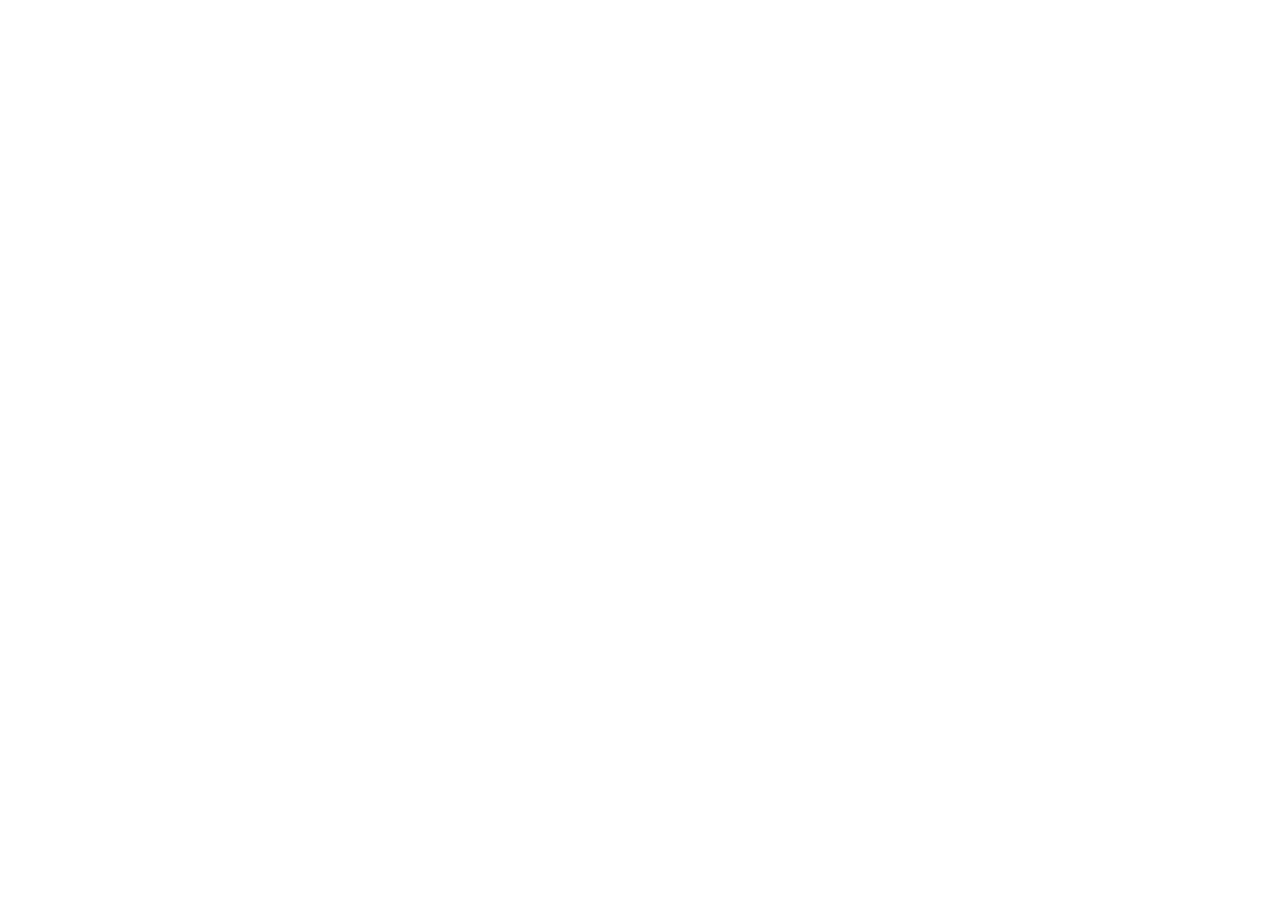
==== commit ac39e65d: "lesson8" ====
--- a/index.html
+++ b/index.html
@@ -1,484 +1,11 @@
 <!DOCTYPE html>
-<html lang="ru">
-
+<html lang="en">
 <head>
     <meta charset="UTF-8">
-    <meta name="viewport"
-          content="width=device-width, user-scalable=no, initial-scale=1.0, maximum-scale=1.0, minimum-scale=1.0">
-    <link rel="stylesheet" href="src/assets/styles/style.css">
-    <title>IT-website</title>
+    <meta name="viewport" content="width=device-width, initial-scale=1.0">
+    <title>Javascript task</title>
 </head>
-
 <body>
-<svg display="none" xmlns="http://www.w3.org/2000/svg">
-    <symbol id="plus" viewBox="0 0 36 36" fill="none" xmlns="http://www.w3.org/2000/svg">
-        <path d="M19.5 19.5V28.5C19.5 29.3284 18.8284 30 18 30C17.1716 30 16.5 29.3284 16.5 28.5V19.5H7.5C6.67157 19.5 6 18.8284 6 18C6 17.1716 6.67157 16.5 7.5 16.5H16.5V7.5C16.5 6.67157 17.1716 6 18 6C18.8284 6 19.5 6.67157 19.5 7.5V16.5H28.5C29.3284 16.5 30 17.1716 30 18C30 18.8284 29.3284 19.5 28.5 19.5H19.5Z" fill="#2D66EE"/>
-    </symbol>
-</svg>
-<header class="header">
-    <div class="container">
-        <button type="button" class="menu-icon">
-            <div class="menu-icon__line"></div>
-        </button>
-        <h1 class="logo">IT WEBSITE</h1>
-        <nav class="nav">
-            <ul>
-                <li><a href="#">Services</a></li>
-                <li><a href="#">Media</a></li>
-                <li><a href="#">Cases</a></li>
-                <li><a href="#">FAQ</a></li>
-                <li><a href="#">Contacts</a></li>
-            </ul>
-        </nav>
-        <div class="contacts">
-            <div class="mob">
-                <img src="src/assets/img/mobile.svg">
-                <span>+7 (111) 111 11 11</span>
-                <img class="hidden" src="src/assets/img/mobile.svg">
-                <span>+7 (111) 111 11 11</span>
-            </div>
-            <div class="mail">
-                <img src="src/assets/img/mail.svg">
-                <span>itcompany@mail.com</span>
-            </div>
-        </div>
-    </div>
-</header>
-
-<main class="main">
-    <section class="about">
-        <div class="container">
-            <div class="left-side">
-                <div class="title">
-                    <h2>Development of <span>mobile applications</span> and <span>web services</span> of any complexity</h2>
-                    <p>We create mobile applications for iOS, Android that transfer your business to mobile applications of your customers' devices</p>
-                </div>
-                <div class="contact-form">
-                    <h3>Leave your contacts and we will call you back within 30 minutes</h3>
-                    <form class="form">
-                        <div class="form-label">
-                            <label>
-                            Phone number
-                            <input type="phone" name="phone" placeholder="+7 (111) 111 11 11">
-                            </label>
-                        </div>
-                        <div class="form-label">
-                            <label>
-                            Full name
-                            <input type="text" name="name" placeholder="Your full name">
-                            </label>
-                        </div>
-                        <button type="submit" class="btn">
-                            Get<br>consultation
-                        </button>
-                    </form>
-                </div>
-            </div>
-            <div class="right-side">
-                <div class="main-images">
-                    <div class="left-col">
-                        <img class="left-img" src="src/assets/img/column-left.webp">
-                        <img class="left-img" src="src/assets/img/column-left.webp">
-                    </div>
-                    <div class="right-col">
-                        <img class="right-img" src="src/assets/img/column-right.webp">
-                        <img class="right-img" src="src/assets/img/column-right.webp">
-                    </div>
-                </div>
-            </div>
-        </div>
-    </section>
-    
-    <section class="technologies">
-        <div class="container">
-            <div class="title">
-                <h2>Full development cycle</h2>
-                <p>We use proven technologies</p>
-                <h3>Web</h3>
-                <p>PHP <span>/</span> Javascript <span>/</span> Node.JS <span>/</span> Web Socket <span>/</span> Socket.io <span>/</span> Vue.js<span>/</span> 
-                    <br> Nuxt <span>/</span> MySQL <span>/</span> Laravel <span>/</span> GO lang <span>/</span> django <span>/</span> Python</p>
-                <h3>Mobile</h3>
-                <p>Swift <span>/</span> Kotlin <span>/</span> Alamofire <span>/</span> Firebase <span>/</span> CoreData <span>/</span> Room <span>/</span> Realm <span>/</span> 
-                    <br> Coroutine <span>/</span> RxJava <span>/</span> RxSwift <span>/</span> Unit Test <span>/</span> Navigation</p>
-            </div>
-            <div class="links">
-                <ul>
-                    <li><a href="#">iOS development</a><img src="./src/assets/img/arrow.svg"></li>
-                    <li><a href="#">Android development</a><img src="./src/assets/img/arrow.svg"></li>
-                    <li><a href="#">Web development</a><img src="./src/assets/img/arrow.svg"></li>
-                    <li><a href="#">UI/UX design</a><img src="./src/assets/img/arrow.svg"></li>
-                    <li><a href="#">Testing</a><img src="./src/assets/img/arrow.svg"></li>
-                    <li><a href="#">Launch</a><img src="./src/assets/img/arrow.svg"></li>
-                    <li><a href="#">IT consulting</a><img src="./src/assets/img/arrow.svg"></li>
-                </ul>
-            </div>
-        </div>
-    </section>
-
-    <section class="developed-projects">
-        <div class="container">
-            <div class="title">
-                <h2>Developed more than <span>100</span> projects in <span>15</span> industries</h2>
-            </div>
-            <div class="industries">
-                <div class="col">
-                    <ul>
-                        <li>
-                            <img src="src/assets/img/little-heart.svg">
-                            <span>Social media</span>
-                        </li>
-                        <li>
-                            <img src="src/assets/img/ball.svg">
-                            <span>Fitness and sport</span>
-                        </li>
-                        <li>
-                            <img src="src/assets/img/bank.svg">
-                            <span>Bank</span>
-                        </li>
-                        <li>
-                            <img src="src/assets/img/human.svg">
-                            <span>Construction</span>
-                        </li>
-                        <li>
-                            <img src="src/assets/img/joystick.svg">
-                            <span>Game projects</span>
-                        </li>
-                    </ul>
-                </div>
-                <div class="col">
-                    <ul>
-                        <li>
-                            <img src="src/assets/img/hat.svg">
-                            <span>Education</span>
-                        </li>
-                        <li>
-                            <img src="src/assets/img/car.svg">
-                            <span>Auto, transport</span>
-                        </li>
-                        <li>
-                            <img src="src/assets/img/heart.svg">
-                            <span>Medicine, health</span>
-                        </li>
-                        <li>
-                            <img src="src/assets/img/bowl.svg">
-                            <span>Restaurants, food delivery</span>
-                        </li>
-                        <li>
-                            <img src="src/assets/img/market.svg">
-                            <span>Marketplaces</span>
-                        </li>
-                    </ul>
-                </div>
-                <div class="col">
-                    <ul>
-                        <li>
-                            <img src="src/assets/img/target.svg">
-                            <span>AR technology</span>
-                        </li>
-                        <li class="replace">
-                            <img src="src/assets/img/videotape.svg">
-                            <span>TV series</span>
-                        </li>
-                        <li>
-                            <img src="src/assets/img/briefcase.svg">
-                            <span>Startups</span>
-                        </li>
-                        <li class="replace replace--next">
-                            <img src="src/assets/img/magic-wand.svg">
-                            <span>Religion</span>
-                        </li>
-                        <li>
-                            <img src="src/assets/img/play.svg">
-                            <span>Online cources</span>
-                        </li>
-                    </ul>
-                </div>
-            </div>
-        </div>
-    </section>
-
-    <section class="main-projects">
-        <div class="container">
-            <div class="title">
-                <h2>Projects we are proud of</h2>
-                <p>Our software development company is truly proud of the wonderful clients we have worked with. We enjoy a long-term partnership</p>
-            </div>
-            <div class="projects">
-                <ul>
-                    <li>I-teka</li>
-                    <li>Dauletten</li>
-                    <li>Guru Bosch</li>
-                    <li>Santo</li>
-                    <li>Home Credit Bank</li>
-                    <li>BI Partners</li>
-                    <li>Europharma</li>
-                </ul>
-                <a class="btn" href="#">View 100 more projects</a>
-            </div>
-            <div class="about-project">
-                <div class="left-side">
-                    <div class="title">
-                        <h2>I-teka</h2>
-                        <p>The application is designed to search for drugs by availability in pharmacies in cities. During quarantine, the application helped many people, which gives more value.</p>
-                    </div>
-                    <p>Business analysis <span>/</span> iOS <span>/</span> Android <span>/</span> QA <span>/</span> UI/UX Design</p>
-                    <div class="category-icons">
-                        <div class="country">
-                            <img src="src/assets/img/place.svg">
-                            <span>Kazakhstan</span>
-                        </div>
-                        <div class="industry">
-                            <img src="src/assets/img/briefcase.svg">
-                            <span>Medicine</span>
-                        </div>
-                    </div>
-                    <div class="statistics">
-                        <p><span>400%</span> <br>User Growth</p>
-                        <p><span>+ 200 000</span> <br>Active Users</p>
-                    </div>
-                    <div class="download-links">
-                        <img src="src/assets/img/app-store.svg">
-                        <img src="src/assets/img/google-play.svg">
-                    </div>
-                </div>
-                <div class="right-side">
-                    <img src="./src/assets/img/iteka.svg" alt="">
-                </div>
-            </div>
-        </div>
-    </section>
-
-    <section class="discuss-form">
-        <div class="container">
-            <div class="title">
-                <h2>Let's discuss <br>Your project</h2>
-                <p>Let's figure out how to create an effective application, its cost and terms of its development</p>
-            </div>
-            <div class="contact-form">
-                <form>
-                    <div class="inputs">
-                        <div class="form-label">
-                            <label for="phone">Phone number</label>
-                            <input type="phone" id="phone" placeholder="+7 (111) 111-11-11">
-                        </div>
-                        <div class="form-label">
-                            <label for="name">Full name</label>
-                            <input type="text" id="name" placeholder="Your full name">
-                        </div>
-                    </div>
-                    <a href="#" class="btn">Discuss the project</a>
-                </form>
-            </div>
-        </div>
-    </section>
-
-    <section class="development-stages">
-        <div class="container">
-            <div class="title">
-                <h2>Application Development Stages</h2>
-            </div>
-            <div class="cards">
-                <div class="col">
-                    <div class="card">
-                        <div class="name-card">
-                            <img src="src/assets/img/planing.svg">
-                            <p>Analysis</p>
-                        </div>
-                        <p>We write technical specifications for development, taking into account the business processes and technologies of the customer and the needs of users.</p>
-                    </div>
-                    <div class="card">
-                        <div class="name-card">
-                            <img src="src/assets/img/design.svg">
-                            <p>Design</p>
-                        </div>
-                        <p>We adapt the customer's corporate identity to the platform guidelines. We draw convenient and understandable interfaces.</p>
-                    </div>
-                    <div class="card">
-                        <div class="name-card">
-                            <img src="src/assets/img/monitor.svg">
-                            <p>Development</p>
-                        </div>
-                        <p>We create an extensible architecture, write clean and stable code. We integrate with customer technologies.</p>
-                    </div>
-                </div>
-                <div class="col">
-                    <div class="card">
-                        <div class="name-card">
-                            <img src="src/assets/img/security.svg">
-                            <p>Testing</p>
-                        </div>
-                        <p>We carry out functional testing and do bug fixes. We adapt the application to different phone resolutions</p>
-                    </div>
-                    <div class="card">
-                        <div class="name-card">
-                            <img src="src/assets/img/rocket.svg">
-                            <p>Launching</p>
-                        </div>
-                        <p>We design the application page and publish it in the App Store and Google Play stores.</p>
-                    </div>
-                    <div class="card">
-                        <div class="name-card">
-                            <img src="src/assets/img/app.svg">
-                            <p>Support</p>
-                        </div>
-                        <p>We monitor the stability of the application, update it for new devices and versions of iOS and Android.</p>
-                    </div>
-                </div>
-            </div>
-        </div>
-    </section>
-
-    <section class="team">
-        <div class="container">
-            <div class="left-side">
-                <div class="title">
-                    <h2>Our team</h2>
-                    <p>Thousand is a full-cycle digital production company with its own product analytics, design, web and mobile development.</p>
-                </div>
-                <div class="statistics">
-                    <p><span>28</span> <br>team members</p>
-                    <p><span>+100</span> <br>projects</p>
-                    <p><span>7 years</span> <br>in IT sphere</p>
-                </div>
-                <p>All the necessary specialists - from a designer to a tester - are on our staff. We hire the best specialists in the market. It's expensive but worth it</p>
-            </div>
-            <div class="right-side">
-                <div class="video">
-                    <img src="src/assets/img/video.svg" width="600">
-                </div>
-            </div>
-        </div>
-    </section>
-    
-    <section class="booking-form">
-        <div class="container">
-            <div class="left-side">
-                <div class="title">
-                    <h2>Get the book for free by leaving your contacts</h2>
-                </div>
-                <div class="contact-form">
-                    <form>
-                        <div class="place">
-                            <div class="form-label">
-                                <label for="phone">Phone number</label>
-                                <input type="phone" id="phone" placeholder="+7 (111) 111-11-11">
-                            </div>
-                            <div class="form-label">
-                                <input type="text" id="name" placeholder="Your full name">
-                            </div>
-                        </div>
-                        <div>
-                            <div class="form-label">
-                                <label for="email"></label>
-                                <input type="email" id="email" placeholder="mail@mail.com">
-                            </div>
-                        </div>
-                        <a href="#" class="btn">Send me ebook to my mail</a>
-                    </form>
-                </div>
-            </div>
-            <div class="right-side">
-                <div class="image">
-                    <img src="src/assets/img/book.svg">
-                </div>
-            </div>
-        </div>
-    </section>
-
-    <section class="faq">
-        <div class="container">
-            <div class="title">
-                <h2>FAQ</h2>
-            </div>
-            <div class="questions">
-                <div class="left-side">
-                    <div class="question">
-                        <div class="question-text">
-                            <h3>What is the cost of a mobile application?</h3>
-                        </div>
-                        <button>
-                            <svg width="36" height="36">
-                                <use href="#plus"></use>
-                            </svg>
-                        </button>
-                    </div>
-                    <div class="question">
-                        <div class="question-text">
-                            <h3>Do you provide a guarantee for the mobile application?</h3>
-                        </div>
-                        <button>
-                            <svg width="36" height="36">
-                                <use href="#plus"></use>
-                            </svg>
-                        </button>
-                    </div>
-                </div>
-                <div class="right-side">
-                    <div class="question">
-                        <div class="question-text">
-                            <h3>How long will development take?</h3>
-                        </div>
-                        <button>
-                            <svg width="36" height="36">
-                                <use href="#plus"></use>
-                            </svg>
-                        </button>
-                    </div>
-                    <div class="question">
-                        <div class="question-text">
-                            <h3>I will not tell my idea, do you guarantee confidentiality?</h3>
-                        </div>
-                        <button>
-                            <svg width="36" height="36">
-                                <use href="#plus"></use>
-                            </svg>
-                        </button>
-                    </div>
-                </div>
-            </div>
-        </div>
-    </section>
-
-</main>
-<footer class="footer">
-    <div class="container">
-        <h1 class="logo">IT WEBSITE</h1>
-        <div class="company-info">
-            <div class="number">
-                <div class="main-data">
-                    <img src="src/assets/img/mobile-gray.svg">
-                    <span>Contact nums</span>
-                </div>
-                <span>+7 (778) 395 90 26</span>
-            </div>
-            <div class="post">
-                <div class="main-data">
-                    <img src="src/assets/img/mail-gray.svg">
-                    <span>Post</span>
-                </div>
-                <span>mail@mail.com</span>
-            </div>
-            <div class="address">
-                <div class="main-data">
-                    <img src="src/assets/img/place-gray.svg">
-                    <span>Address</span>
-                </div>
-                <span>City city, steet st. 90</span>
-            </div>
-            <div class="request">
-                <div class="main-data">
-                    <img src="src/assets/img/document.svg">
-                    <span>Leave a request</span>
-                </div>
-                <span>Leave a request</span>
-            </div>
-        </div>
-        <div class="world">
-            <img src="src/assets/img/world.svg">
-            <span>We work throughout world</span>
-        </div>
-    </div>
-</footer>
-<script src="./src/index.js"></script>
+    <script src="index.js"></script>
 </body>
 </html>
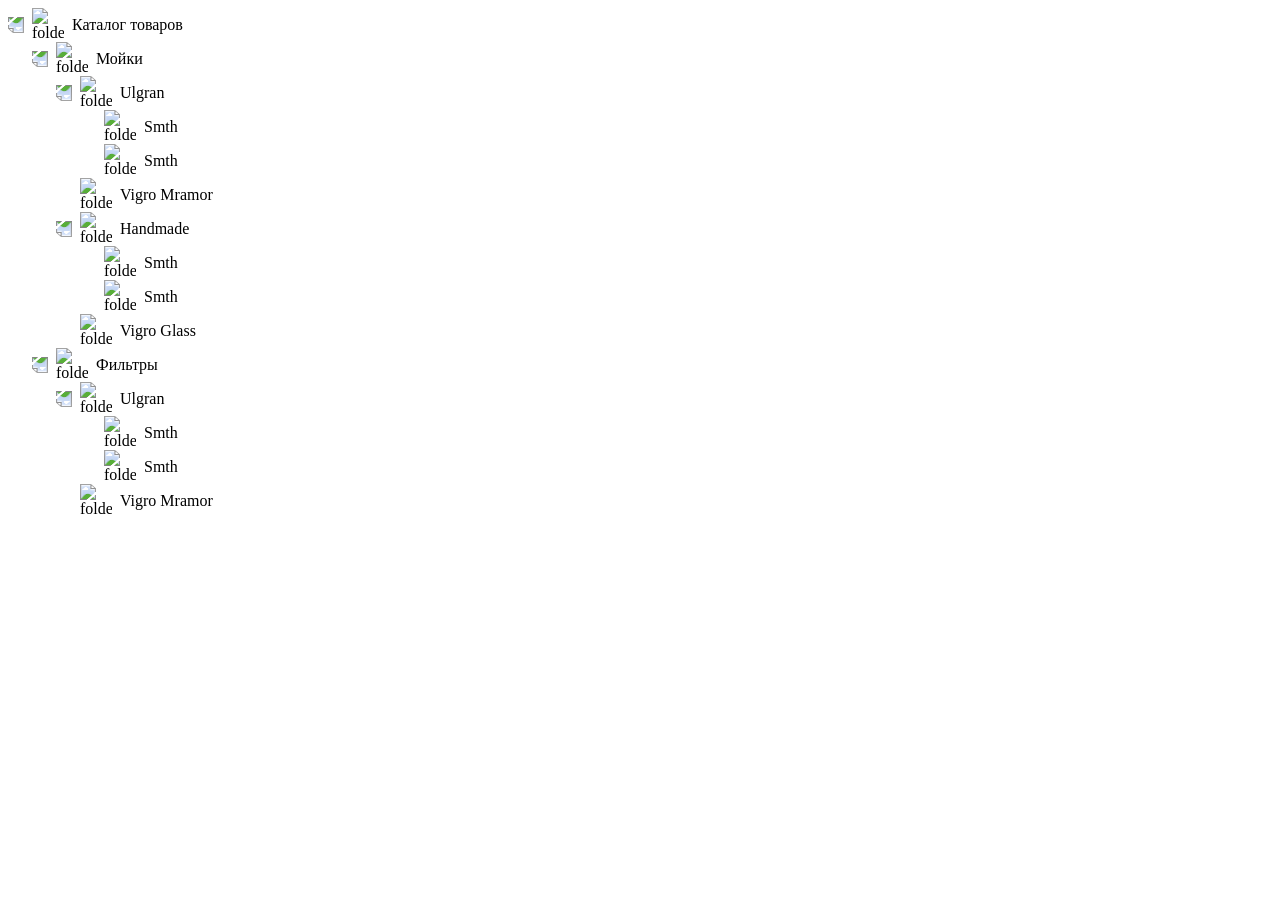
==== commit bf647a7b: "lesson9" ====
--- a/index.html
+++ b/index.html
@@ -2,10 +2,11 @@
 <html lang="en">
 <head>
     <meta charset="UTF-8">
-    <meta name="viewport" content="width=device-width, initial-scale=1.0">
-    <title>Javascript task</title>
+    <title>List Item</title>
+    <link rel="stylesheet" href="style.css">
 </head>
 <body>
-    <script src="index.js"></script>
+<div class="list-items" id="list-items"></div>
+<script type="module" src="script.js"></script>
 </body>
-</html>+</html>
--- a/style.css
+++ b/style.css
@@ -0,0 +1,38 @@
+.list-item {
+  font-size: 16px;
+}
+
+.list-item__inner {
+  display: flex;
+  align-items: center;
+  gap: 0.5em;
+}
+
+.list-item__items {
+  padding-left: 1.5em;
+  display: none;
+}
+
+.list-item__arrow {
+  width: 1em;
+  height: 1em;
+  cursor: pointer;
+}
+
+.list-item__folder {
+  width: 2em;
+}
+
+.list-item_open > .list-item__items {
+  display: block;
+}
+
+.list-item_open > .list-item__inner .list-item__arrow {
+  transform: rotate(180deg);
+}
+
+.child__item {
+  padding-left: 1.5em;
+}
+
+/*# sourceMappingURL=style.css.map */
